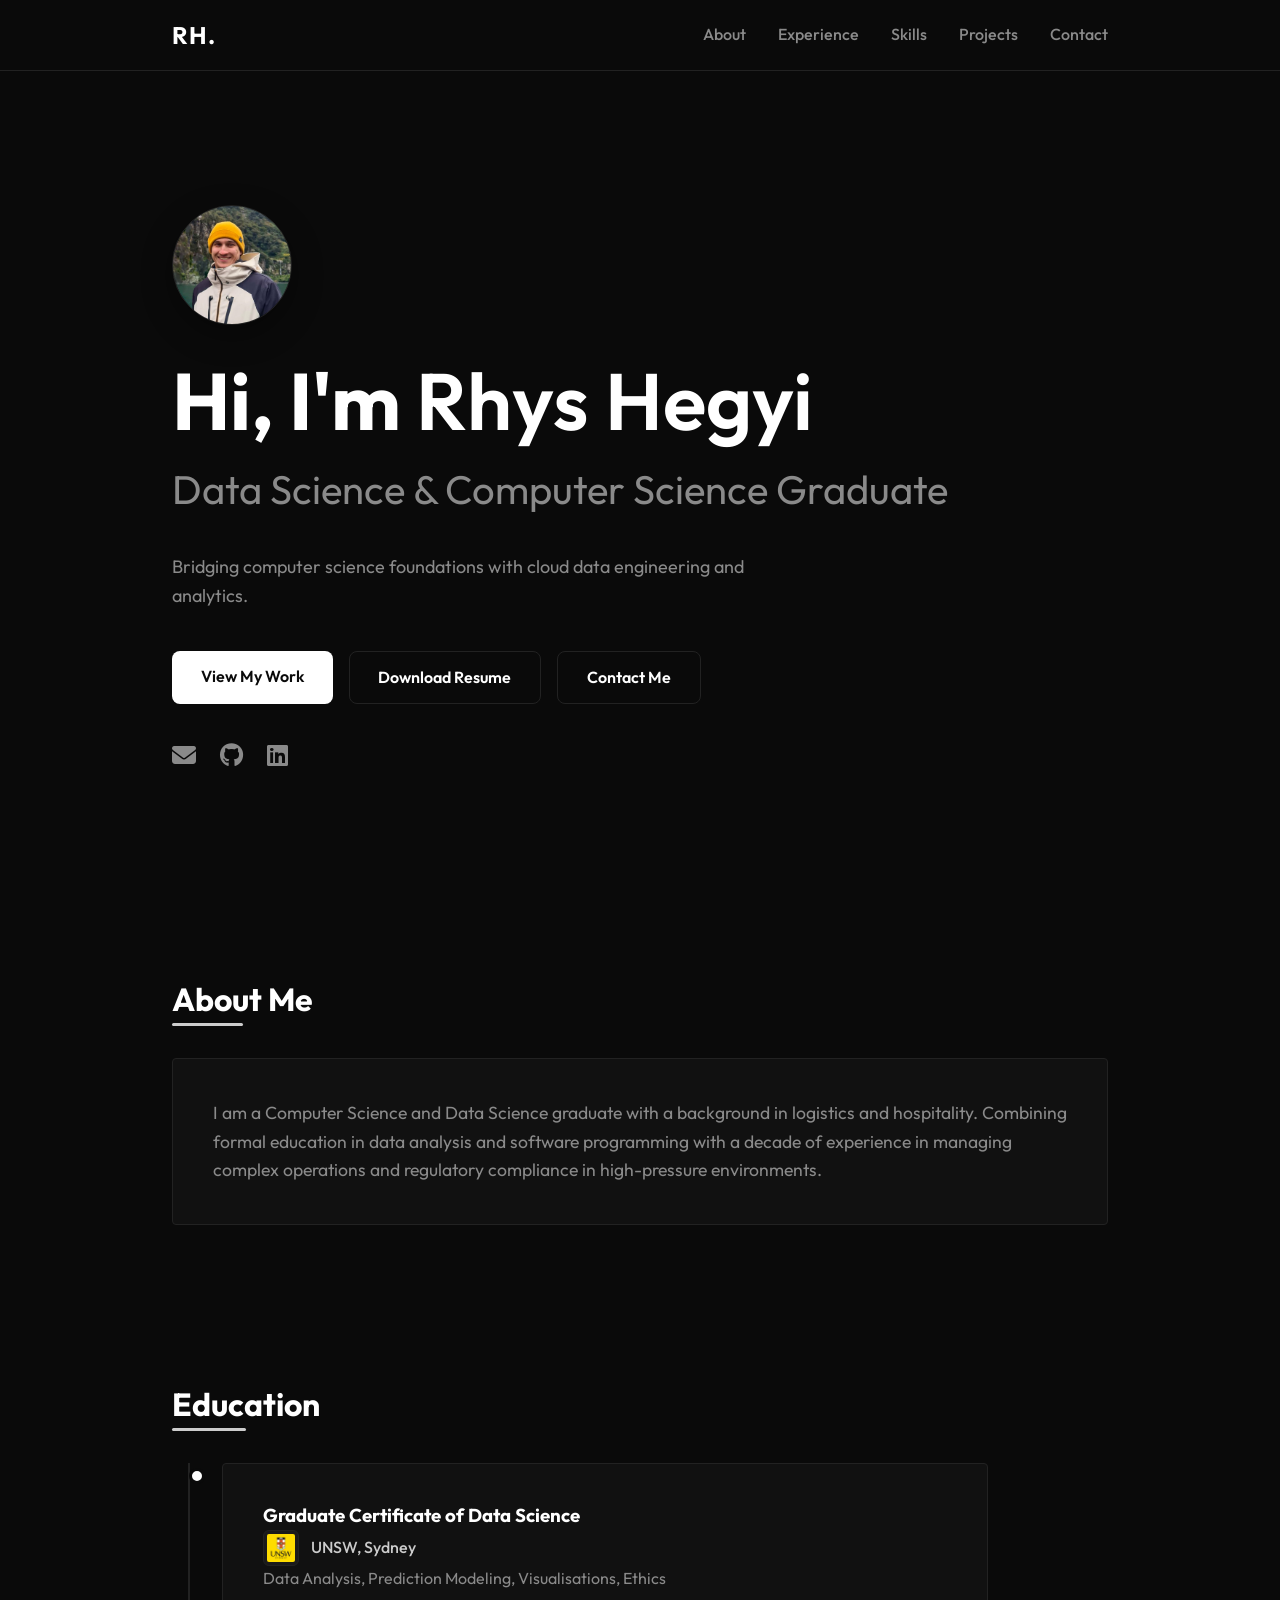
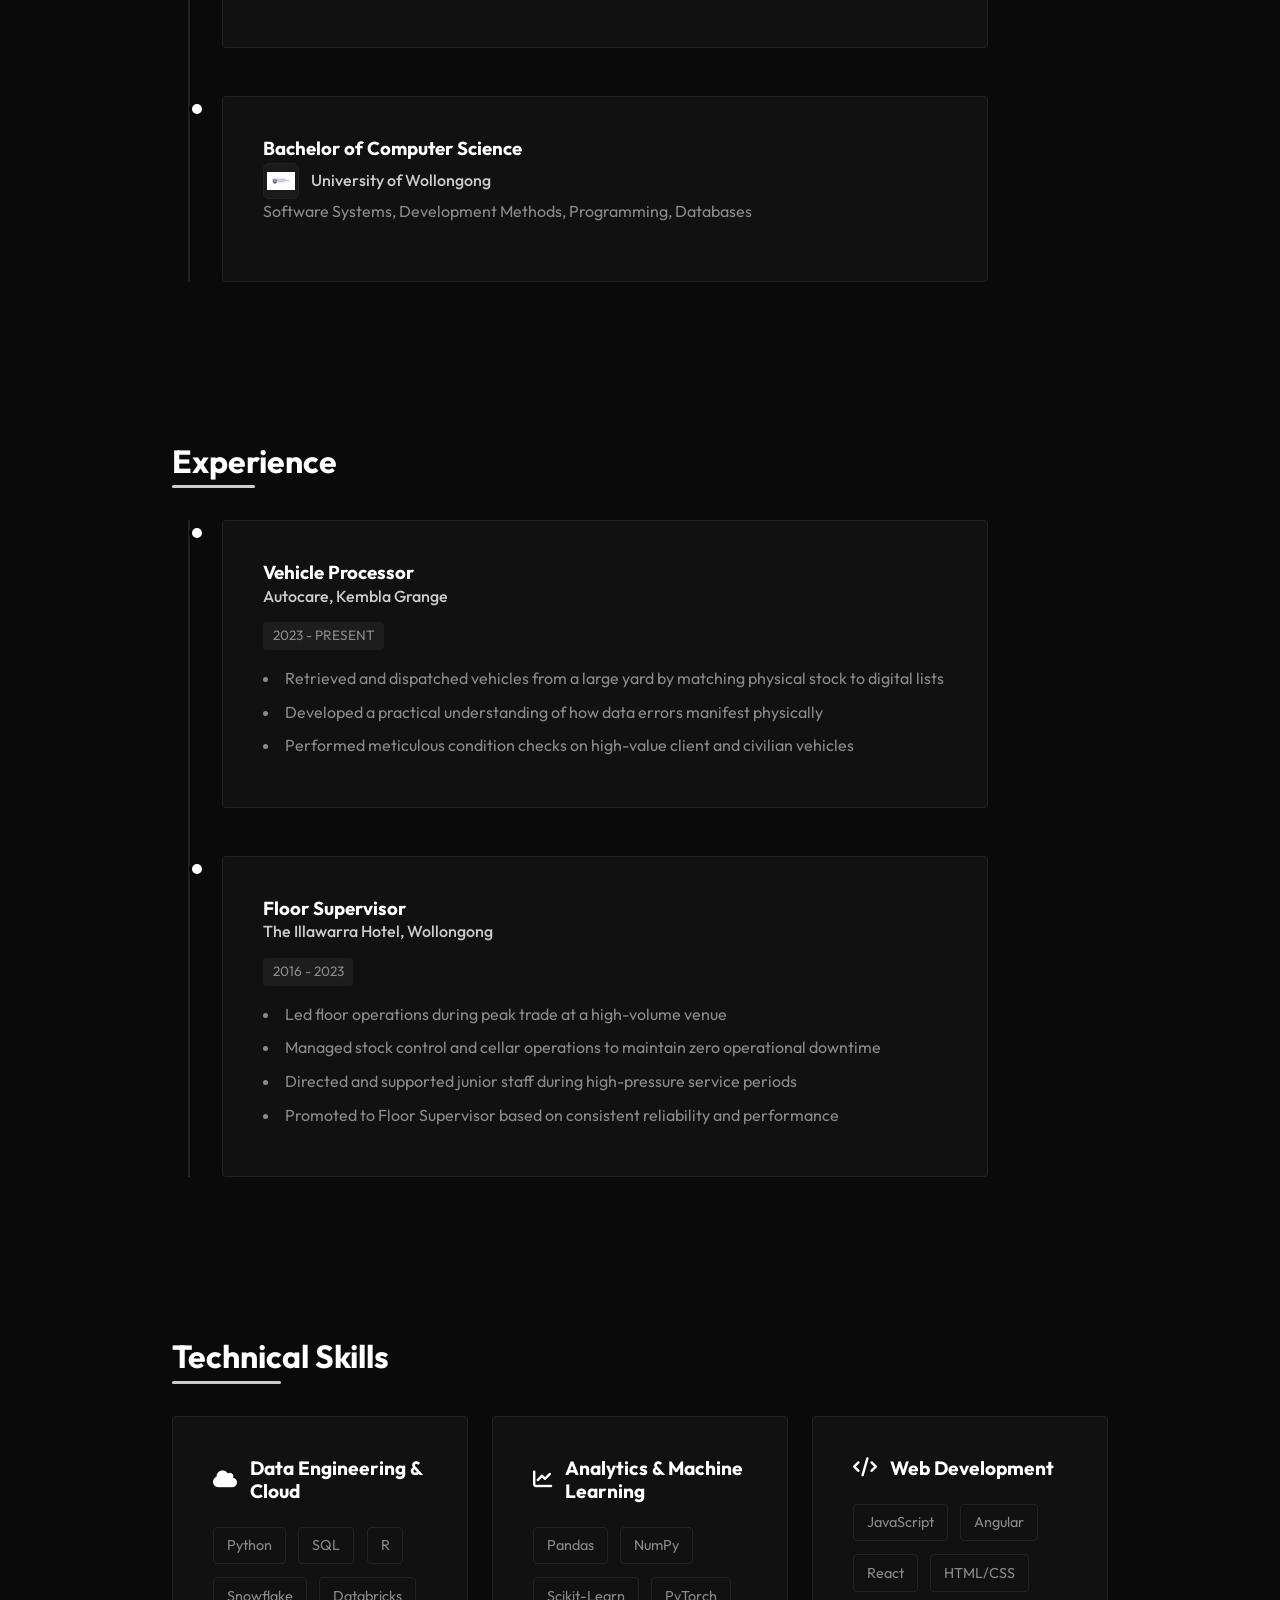
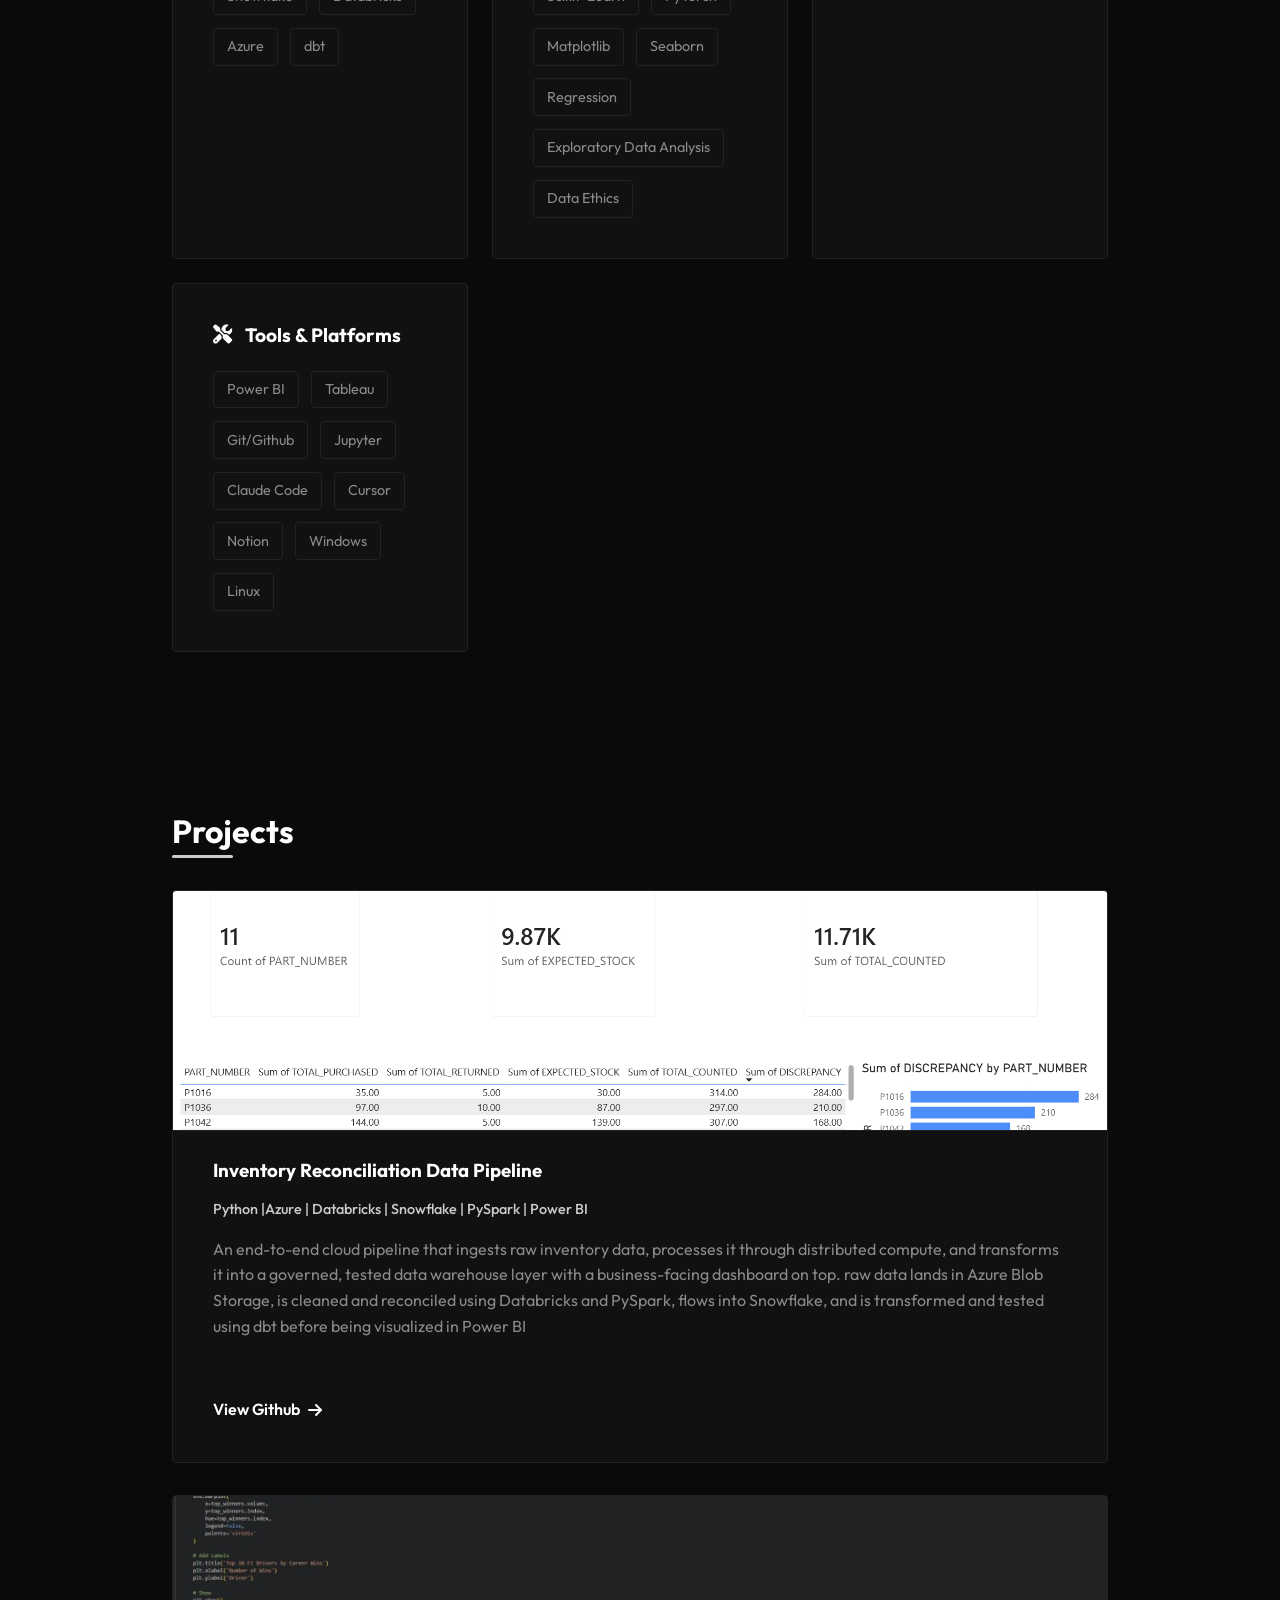
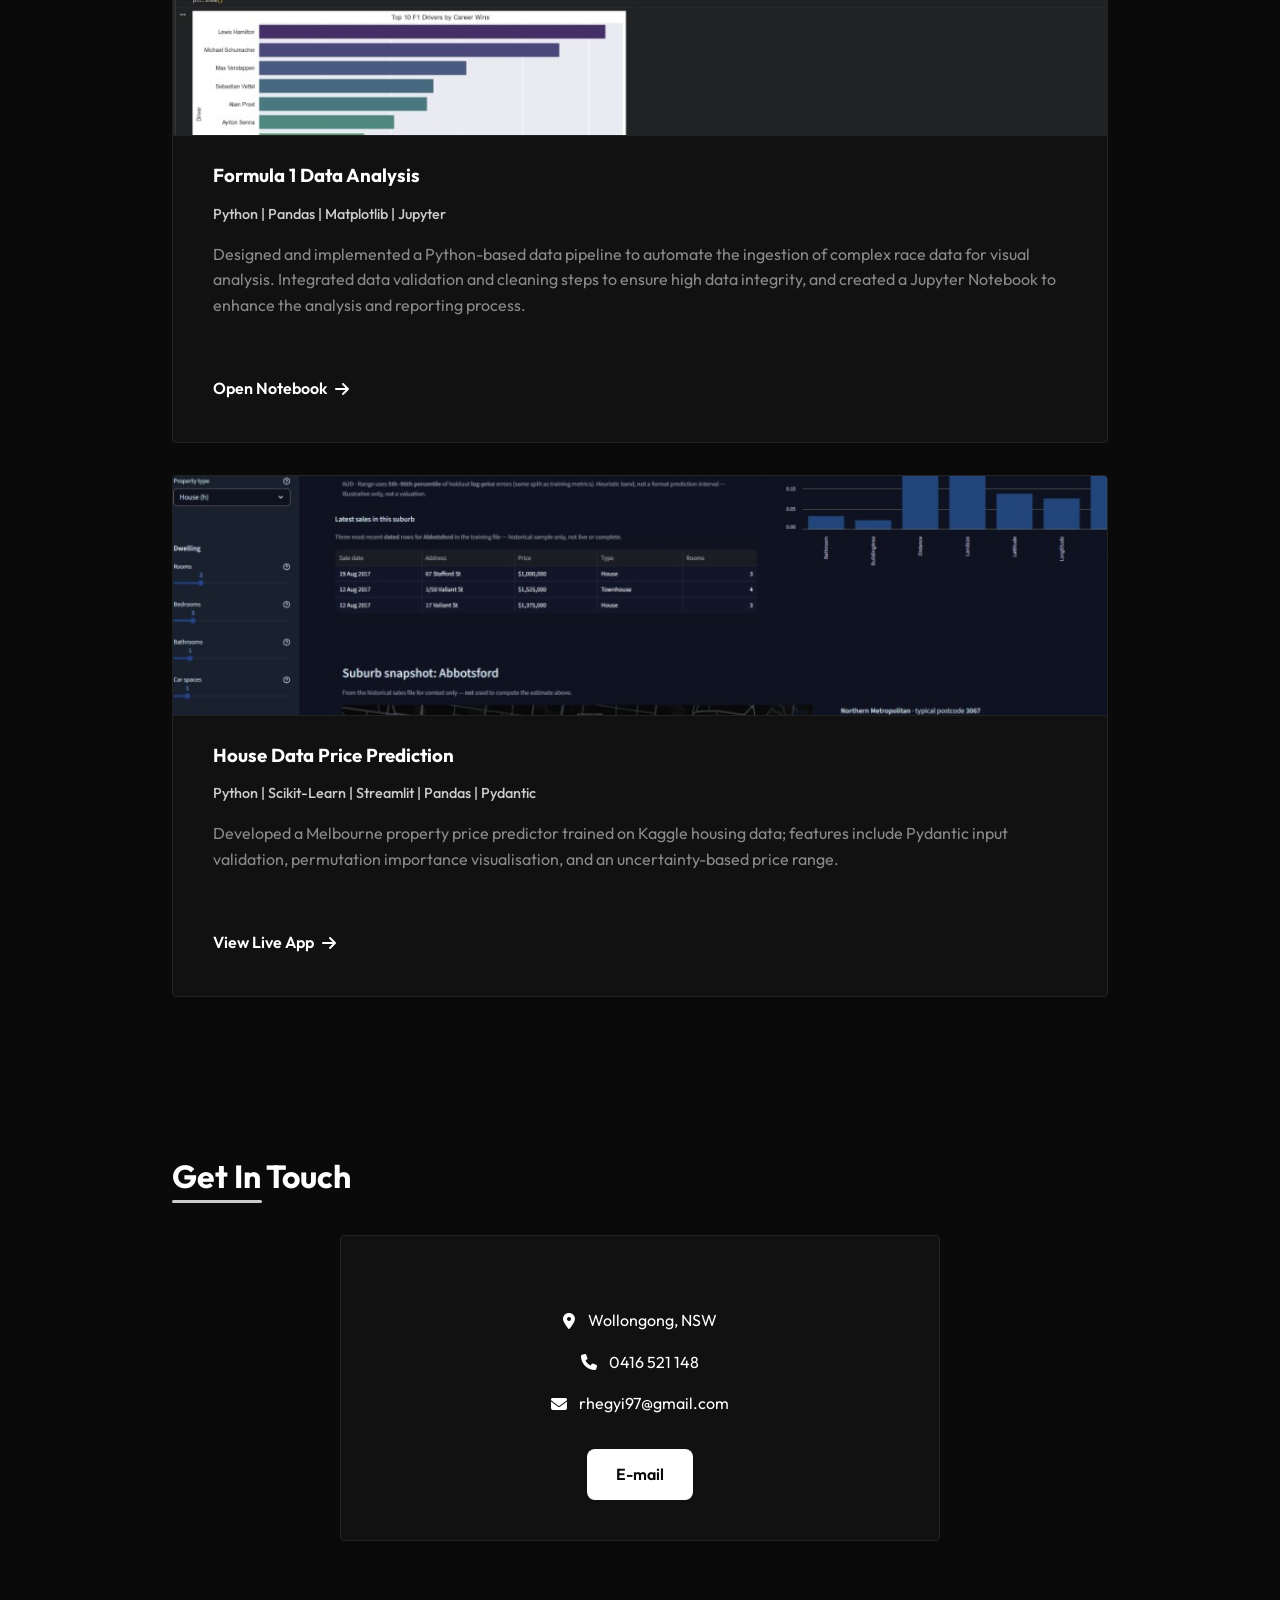
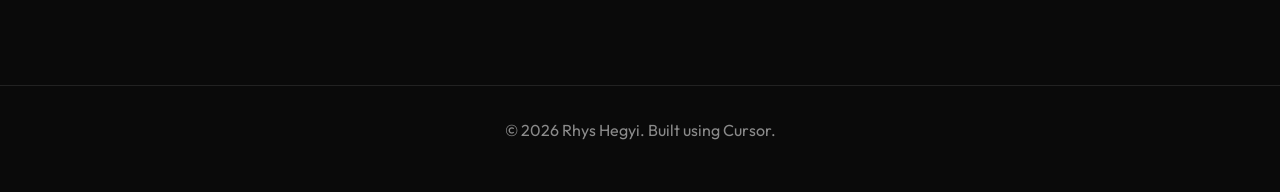
==== index.html @ 5fdbf092 "updated web skills section" ====
<!DOCTYPE html>
<html lang="en">
<head>
    <meta charset="UTF-8">
    <meta name="viewport" content="width=device-width, initial-scale=1.0">
    <title>Rhys Hegyi | Personal Portfolio</title>
    <meta name="description" content="Portfolio of Rhys Hegyi. Computer Science graduate & Data Science student.">
    <link rel="preconnect" href="https://fonts.googleapis.com">
    <link rel="preconnect" href="https://fonts.gstatic.com" crossorigin>
    <link href="https://fonts.googleapis.com/css2?family=Outfit:wght@300;400;500;600;700&display=swap" rel="stylesheet">
    <link rel="stylesheet" href="style.css">
    <link rel="stylesheet" href="https://cdnjs.cloudflare.com/ajax/libs/font-awesome/6.4.0/css/all.min.css">
</head>
<body>


    <nav class="navbar">
        <div class="nav-content">
            <a href="#" class="logo">RH.</a>
            <ul class="nav-links">
                <li><a href="#about">About</a></li>
                <li><a href="#experience">Experience</a></li>
                <li><a href="#skills">Skills</a></li>
                <li><a href="#projects">Projects</a></li>
                <li><a href="#contact">Contact</a></li>
            </ul>
        </div>
    </nav>

    <main class="container">
        <!-- Hero Section -->
        <section id="hero" class="hero fade-in">
            <img
                class="hero-avatar"
                src="assets/headshot.png"
                alt="Headshot of Rhys Hegyi"
                width="120"
                height="120"
                loading="eager"
                decoding="async"
            >
            <h1 class="hero-title">Hi, I'm <span class="highlight">Rhys Hegyi</span></h1>
            <h2 class="hero-subtitle">Data Science & Computer Science Graduate</h2>
            <p class="hero-text">Bridging computer science foundations with cloud data engineering and analytics.</p>
            <div class="hero-buttons">
                <a href="#projects" class="btn btn-primary">View My Work</a>
                <a href="assets/Rhys%20Hegyi%20Resume.pdf" download="Rhys_Hegyi_Resume.pdf" class="btn btn-secondary">Download Resume</a>
                <a href="#contact" class="btn btn-secondary">Contact Me</a>
            </div>
            <div class="social-links">
                <a href="mailto:rhegyi97@gmail.com" target="_blank" rel="noopener noreferrer" aria-label="Email"><i class="fa-solid fa-envelope"></i></a>
                <a href="https://github.com/rhyshegyi" target="_blank" rel="noopener noreferrer" aria-label="GitHub"><i class="fa-brands fa-github"></i></a>
                <a href="https://www.linkedin.com/in/rhys-hegyi-453014413" target="_blank" rel="noopener noreferrer" aria-label="LinkedIn"><i class="fa-brands fa-linkedin"></i></a>
            </div>
        </section>

        <!-- About Section -->
        <section id="about" class="section fade-in">
            <h2 class="section-title">About Me</h2>
            <div class="glass-card about-card">
                <p>I am a Computer Science and Data Science graduate with a background in logistics and hospitality. Combining formal education in data analysis and software programming with a decade of experience in managing complex operations and regulatory compliance in high-pressure environments.</p>
            </div>
        </section>

        <!-- Education Section -->
        <section id="education" class="section fade-in">
            <h2 class="section-title">Education</h2>
            <div class="timeline">
                <div class="timeline-item">
                    <div class="timeline-dot"></div>
                    <div class="timeline-content glass-card">
                        <h3>Graduate Certificate of Data Science</h3>
                        <div class="edu-school">
                            <img
                                class="edu-logo"
                                src="assets/education/unsw.png"
                                alt="UNSW logo"
                                width="28"
                                height="28"
                                loading="lazy"
                                decoding="async"
                            >
                            <h4>UNSW, Sydney</h4>
                        </div>
                        <p>Data Analysis, Prediction Modeling, Visualisations, Ethics</p>
                    </div>
                </div>
                <div class="timeline-item">
                    <div class="timeline-dot"></div>
                    <div class="timeline-content glass-card">
                        <h3>Bachelor of Computer Science</h3>
                        <div class="edu-school">
                            <img
                                class="edu-logo"
                                src="assets/education/uow.png"
                                alt="University of Wollongong logo"
                                width="28"
                                height="28"
                                loading="lazy"
                                decoding="async"
                            >
                            <h4>University of Wollongong</h4>
                        </div>
                        <p>Software Systems, Development Methods, Programming, Databases</p>
                    </div>
                </div>
            </div>
        </section>

        <!-- Experience Section -->
        <section id="experience" class="section fade-in">
            <h2 class="section-title">Experience</h2>
            <div class="timeline">
                <div class="timeline-item">
                    <div class="timeline-dot"></div>
                    <div class="timeline-content glass-card">
                        <h3>Vehicle Processor</h3>
                        <h4>Autocare, Kembla Grange</h4>
                        <span class="date">2023 - PRESENT</span>
                        <ul>
                            <li>Retrieved and dispatched vehicles from a large yard by matching physical stock to digital lists</li>
                            <li>Developed a practical understanding of how data errors manifest physically</li>
                            <li>Performed meticulous condition checks on high-value client and civilian vehicles</li>
                        </ul>
                    </div>
                </div>
                <div class="timeline-item">
                    <div class="timeline-dot"></div>
                    <div class="timeline-content glass-card">
                        <h3>Floor Supervisor</h3>
                        <h4>The Illawarra Hotel, Wollongong</h4>
                        <span class="date">2016 - 2023</span>
                        <ul>
                            <li>Led floor operations during peak trade at a high-volume venue</li>
                            <li>Managed stock control and cellar operations to maintain zero operational downtime</li>
                            <li>Directed and supported junior staff during high-pressure service periods</li>
                            <li>Promoted to Floor Supervisor based on consistent reliability and performance</li>
                        </ul>
                    </div>
                </div>
            </div>
        </section>

        <!-- Skills Section -->
        <section id="skills" class="section fade-in">
            <h2 class="section-title">Technical Skills</h2>
            <div class="skills-grid">
                <div class="glass-card skill-category">
                    <h3><i class="fa-solid fa-cloud"></i> Data Engineering & Cloud</h3>
                    <div class="skill-tags">
                        <span>Python</span>
                        <span>SQL</span>
                        <span>R</span>
                        <span>Snowflake</span>
                        <span>Databricks</span>
                        <span>Azure</span>
                        <span>dbt</span>
                    </div>
                </div>
                <div class="glass-card skill-category">
                    <h3><i class="fa-solid fa-chart-line"></i> Analytics & Machine Learning</h3>
                    <div class="skill-tags">
                        <span>Pandas</span>
                        <span>NumPy</span>
                        <span>Scikit-Learn</span>
                        <span>PyTorch</span>
                        <span>Matplotlib</span>
                        <span>Seaborn</span>
                        <span>Regression</span>
                        <span>Exploratory Data Analysis</span>
                        <span>Data Ethics</span>
                    </div>
                </div>
                <div class="glass-card skill-category">
                    <h3><i class="fa-solid fa-code"></i> Web Development</h3>
                    <div class="skill-tags">
                        <span>JavaScript</span>
                        <span>Angular</span>
                        <span>React</span>
                        <span>HTML/CSS</span>
                    </div>
                </div>
                <div class="glass-card skill-category">
                    <h3><i class="fa-solid fa-screwdriver-wrench"></i> Tools & Platforms</h3>
                    <div class="skill-tags">
                        <span>Power BI</span>
                        <span>Tableau</span>
                        <span>Git/Github</span>
                        <span>Jupyter</span>
                        <span>Claude Code</span>
                        <span>Cursor</span>
                        <span>Notion</span>
                        <span>Windows</span>
                        <span>Linux</span>
                    </div>
                </div>
            </div>
        </section>

        <!-- Projects Section -->
        <section id="projects" class="section fade-in">
            <h2 class="section-title">Projects</h2>
            <div class="projects-grid">
                <div class="glass-card project-card">
                    <img class="project-image" src="assets/projects/powerbi_dashboard.png"
                        alt="Screenshot of Power BI Dashboard" width="1200" height="675" loading="lazy"
                        decoding="async">
                    <div class="project-content">
                        <h3>Inventory Reconciliation Data Pipeline</h3>
                        <p class="tech-stack">Python |Azure | Databricks | Snowflake | PySpark | Power BI</p>
                        <p>An end-to-end cloud pipeline that ingests raw inventory data, processes it through distributed compute, and transforms
                        it into a governed, tested data warehouse layer with a business-facing dashboard on top. raw data lands in Azure Blob Storage, is cleaned and reconciled using Databricks and PySpark, flows into Snowflake, and
                        is transformed and tested using dbt before being visualized in Power BI</p>
                        <br>
                        <a href="https://github.com/rhyshegyi/inventory-reconciliation-dbt-snowflake" target="_blank"
                            rel="noopener noreferrer" class="project-link">
                            View Github <i class="fa-solid fa-arrow-right"></i>
                        </a>
                    </div>
                </div>
                <div class="glass-card project-card">
                    <img
                        class="project-image"
                        src="assets/projects/f1-data-analysis.png"
                        alt="Screenshot of Formula 1 Data Analysis project"
                        width="1200"
                        height="675"
                        loading="lazy"
                        decoding="async"
                    >
                    <div class="project-content">
                        <h3>Formula 1 Data Analysis</h3>
                        <p class="tech-stack">Python | Pandas | Matplotlib | Jupyter</p>
                        <p>Designed and implemented a Python-based data pipeline to automate the ingestion of complex race data for visual analysis. Integrated data validation and cleaning steps to ensure high data integrity, and created a Jupyter Notebook to enhance the analysis and reporting process.</p>
                        <br>
                        <a href="Project.html" target="_blank" rel="noopener noreferrer" class="project-link"> Open Notebook <i class="fa-solid fa-arrow-right"></i>
                        </a>
                    </div>
                </div>
                <div class="glass-card project-card">
                    <img
                        class="project-image"
                        src="assets/projects/house-price-prediction.png"
                        alt="Screenshot of House Data Price Prediction app"
                        width="1200"
                        height="675"
                        loading="lazy"
                        decoding="async"
                    >
                    <div class="project-content">
                        <h3>House Data Price Prediction</h3>
                        <p class="tech-stack">Python | Scikit-Learn | Streamlit | Pandas | Pydantic</p>
                        <p>Developed a Melbourne property price predictor trained on Kaggle housing data; features include Pydantic input validation, permutation importance visualisation, and an uncertainty-based price range.</p>
                        <br>
                        <a href="https://house-price-prediction-z88f2oeszvbenrmpeuwlci.streamlit.app/" target="_blank" rel="noopener noreferrer" class="project-link">
                            View Live App <i class="fa-solid fa-arrow-right"></i>
                        </a>
                    </div>
                </div>
            </div>
        </section>

        <!-- Contact Section -->
        <section id="contact" class="section fade-in">
            <h2 class="section-title">Get In Touch</h2>
            <div class="glass-card contact-card">
                <div class="contact-info">
                    <p><i class="fa-solid fa-location-dot"></i> Wollongong, NSW</p>
                    <p><i class="fa-solid fa-phone"></i> 0416 521 148</p>
                    <p><i class="fa-solid fa-envelope"></i> rhegyi97@gmail.com</p>
                </div>
                <a href="mailto:rhegyi97@gmail.com" class="btn btn-primary">E-mail</a>
            </div>
        </section>
    </main>

    <footer>
        <p>&copy; 2026 Rhys Hegyi. Built using Cursor.</p>
    </footer>

    <script src="script.js"></script>
</body>
</html>
---- style.css ----
/* Custom Properties / Design Tokens */
:root {
    --bg-color: #0a0a0a;
    --text-primary: #ffffff;
    --text-secondary: #8a8a8a;
    --accent-color: #cccccc;
    --glass-bg: #111111;
    --glass-border: #222222;
    --transition: all 0.3s cubic-bezier(0.4, 0, 0.2, 1);
}

/* Reset and Base Styles */
* {
    margin: 0;
    padding: 0;
    box-sizing: border-box;
}

html {
    scroll-behavior: smooth;
}

body {
    font-family: 'Outfit', sans-serif;
    background-color: var(--bg-color);
    color: var(--text-primary);
    line-height: 1.6;
    overflow-x: hidden;
    position: relative;
}

/* Animated Background Shapes Removed for minimal look */

/* Shared Clean Card Style */
.glass-card {
    background: var(--glass-bg);
    border: 1px solid var(--glass-border);
    border-radius: 4px; /* Sharper corners for a minimal feel */
    padding: 2.5rem;
    transition: var(--transition);
}

.glass-card:hover {
    transform: translateY(-2px);
    border-color: rgba(255, 255, 255, 0.15);
}

/* Typography */
h1, h2, h3, h4 {
    line-height: 1.2;
    margin-bottom: 1rem;
}

p {
    color: var(--text-secondary);
    margin-bottom: 1rem;
}

.highlight {
    color: var(--text-primary);
    font-weight: 600;
}

/* Layout Container */
.container {
    max-width: 1000px;
    margin: 0 auto;
    padding: 0 2rem;
}

/* Navbar */
.navbar {
    position: fixed;
    top: 0;
    left: 0;
    width: 100%;
    z-index: 100;
    background: var(--bg-color);
    border-bottom: 1px solid var(--glass-border);
    transition: var(--transition);
}

.nav-content {
    max-width: 1000px;
    margin: 0 auto;
    padding: 1rem 2rem;
    display: flex;
    justify-content: space-between;
    align-items: center;
}

.logo {
    font-size: 1.5rem;
    font-weight: 700;
    color: var(--text-primary);
    text-decoration: none;
    letter-spacing: 1px;
}

.nav-links {
    list-style: none;
    display: flex;
    gap: 2rem;
}

.nav-links a {
    color: var(--text-secondary);
    text-decoration: none;
    font-weight: 500;
    transition: var(--transition);
    position: relative;
}

.nav-links a:hover {
    color: var(--accent-color);
}

.nav-links a::after {
    content: '';
    position: absolute;
    width: 0;
    height: 2px;
    bottom: -4px;
    left: 0;
    background-color: var(--accent-color);
    transition: var(--transition);
}

.nav-links a:hover::after {
    width: 100%;
}

/* Hero Section */
.hero {
    min-height: 100vh;
    display: flex;
    flex-direction: column;
    justify-content: center;
    padding-top: 5rem;
}

.hero-avatar {
    width: 120px;
    height: 120px;
    border-radius: 999px;
    object-fit: cover;
    object-position: 50% 25%;
    border: 1px solid var(--glass-border);
    box-shadow: 0 10px 30px rgba(0, 0, 0, 0.35);
    margin-bottom: 1.75rem;
    -webkit-user-select: none;
    user-select: none;
}

.hero-title {
    font-size: clamp(3rem, 8vw, 5rem);
    font-weight: 700;
}

.hero-subtitle {
    font-size: clamp(1.5rem, 4vw, 2.5rem);
    color: var(--text-secondary);
    font-weight: 400;
}

.hero-text {
    font-size: 1.125rem;
    max-width: 600px;
    margin: 1.5rem 0 2.5rem;
}

/* Buttons */
.btn {
    display: inline-block;
    padding: 0.8rem 1.8rem;
    border-radius: 8px;
    font-weight: 600;
    text-decoration: none;
    transition: var(--transition);
    cursor: pointer;
    border: none;
}

.btn-primary {
    background: var(--text-primary);
    color: var(--bg-color);
}

.btn-primary:hover {
    transform: translateY(-2px);
    background: var(--text-secondary);
}

.btn-secondary {
    background: transparent;
    color: var(--text-primary);
    border: 1px solid var(--glass-border);
}

.btn-secondary:hover {
    background: rgba(255, 255, 255, 0.1);
    border-color: var(--text-primary);
}

.hero-buttons {
    display: flex;
    flex-wrap: wrap;
    gap: 1rem;
    margin-bottom: 2rem;
}

/* Social Links */
.social-links {
    display: flex;
    gap: 1.5rem;
}

.social-links a {
    color: var(--text-secondary);
    font-size: 1.5rem;
    transition: var(--transition);
}

.social-links a:hover {
    color: var(--accent-color);
    transform: translateY(-3px);
}

/* Common Section Styles */
.section {
    padding: 5rem 0;
}

.section-title {
    font-size: 2rem;
    margin-bottom: 2.5rem;
    position: relative;
    display: inline-block;
}

.section-title::after {
    content: '';
    position: absolute;
    width: 50%;
    height: 3px;
    bottom: -8px;
    left: 0;
    background: var(--accent-color);
    border-radius: 2px;
}

/* About */
.about-card p {
    font-size: 1.1rem;
    margin-bottom: 0;
}

/* Timeline Components */
.timeline {
    position: relative;
    max-width: 800px;
    border-left: 2px solid var(--glass-border);
    margin-left: 1rem;
    padding-left: 2rem;
}

.timeline-item {
    position: relative;
    margin-bottom: 3rem;
}

.timeline-item:last-child {
    margin-bottom: 0;
}

.timeline-dot {
    position: absolute;
    left: -33px;
    top: 5px;
    width: 16px;
    height: 16px;
    border-radius: 50%;
    background: var(--text-primary);
    border: 3px solid var(--bg-color);
}

.timeline-content h3 {
    margin-bottom: 0.2rem;
    color: var(--text-primary);
}

.timeline-content h4 {
    color: var(--accent-color);
    font-size: 1rem;
    font-weight: 500;
}

.timeline-content .date {
    display: inline-block;
    font-size: 0.85rem;
    color: var(--text-secondary);
    margin-bottom: 1rem;
    background: rgba(255,255,255,0.05);
    padding: 0.2rem 0.6rem;
    border-radius: 4px;
}

.timeline-content ul {
    list-style-position: inside;
    color: var(--text-secondary);
}

.timeline-content li {
    margin-bottom: 0.5rem;
}

/* Education logos */
.edu-school {
    display: flex;
    align-items: center;
    gap: 0.75rem;
}

.edu-school h4 {
    margin-bottom: 0;
}

.edu-logo {
    width: 36px;
    height: 36px;
    border-radius: 6px;
    object-fit: contain;
    background: rgba(255, 255, 255, 0.04);
    border: 1px solid var(--glass-border);
    padding: 3px;
}

/* Skills Grid */
.skills-grid {
    display: grid;
    grid-template-columns: repeat(auto-fit, minmax(250px, 1fr));
    gap: 1.5rem;
}

.skill-category h3 {
    display: flex;
    align-items: center;
    gap: 0.8rem;
    margin-bottom: 1.5rem;
    font-size: 1.2rem;
}

.skill-tags {
    display: flex;
    flex-wrap: wrap;
    gap: 0.8rem;
}

.skill-tags span {
    background: transparent;
    color: var(--text-secondary);
    padding: 0.4rem 0.8rem;
    border-radius: 4px;
    font-size: 0.9rem;
    border: 1px solid var(--glass-border);
    transition: var(--transition);
}

.skill-tags span:hover {
    color: var(--text-primary);
    border-color: rgba(255, 255, 255, 0.2);
    transform: translateY(-2px);
}

/* Projects */
.projects-grid {
    display: grid;
    grid-template-columns: 1fr;
    gap: 2rem;
}

.project-card {
    position: relative;
    overflow: hidden;
}

.project-image {
    width: calc(100% + 5rem);
    height: 240px;
    margin: -2.5rem -2.5rem 1.75rem;
    border-bottom: 1px solid var(--glass-border);
    object-fit: cover;
    object-position: 50% 50%;
    background: rgba(255, 255, 255, 0.03);
    display: block;
}

.project-image[src=""],
.project-image:not([src]) {
    display: none;
}

.tech-stack {
    color: var(--accent-color);
    font-weight: 500;
    font-size: 0.9rem;
    margin-bottom: 1rem;
}

.project-link {
    display: inline-flex;
    align-items: center;
    gap: 0.5rem;
    color: var(--text-primary);
    text-decoration: none;
    font-weight: 600;
    margin-top: 1rem;
    transition: var(--transition);
}

.project-link:hover {
    color: var(--accent-color);
    gap: 0.8rem;
}

/* Contact */
.contact-card {
    text-align: center;
    max-width: 600px;
    margin: 0 auto;
}

.contact-info {
    display: flex;
    flex-direction: column;
    gap: 1rem;
    margin: 2rem 0;
}

.contact-info p {
    display: flex;
    align-items: center;
    justify-content: center;
    gap: 0.8rem;
    color: var(--text-primary);
    margin-bottom: 0;
}

/* Footer */
footer {
    text-align: center;
    padding: 2rem;
    color: var(--text-secondary);
    border-top: 1px solid var(--glass-border);
    margin-top: 4rem;
}

/* Animation Classes */
.fade-in {
    opacity: 0;
    transform: translateY(30px);
    transition: opacity 0.8s ease-out, transform 0.8s ease-out;
}

.fade-in.visible {
    opacity: 1;
    transform: translateY(0);
}

/* Responsive */
@media (max-width: 768px) {
    .nav-links {
        display: none;
    }
    
    .hero-title {
        font-size: 2.5rem;
    }
    
    .timeline {
        margin-left: 0.5rem;
        padding-left: 1.5rem;
    }
}
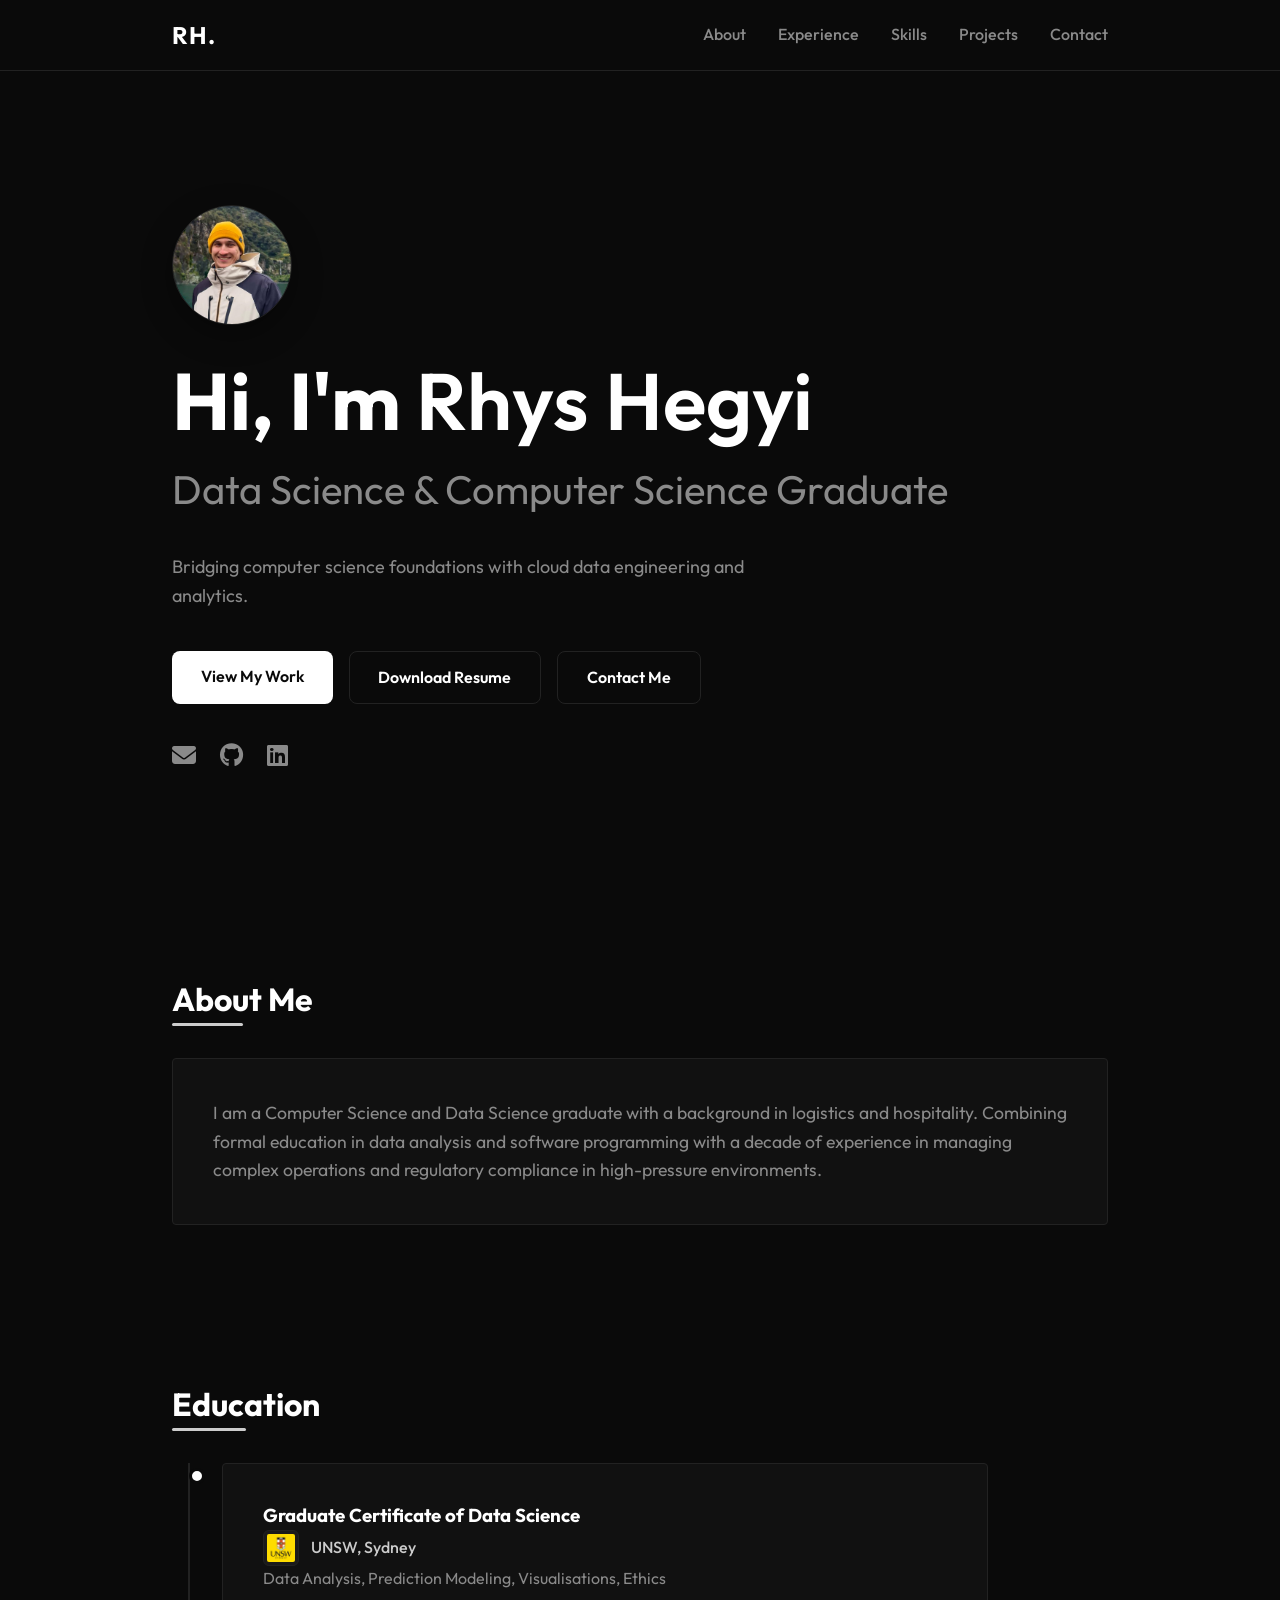
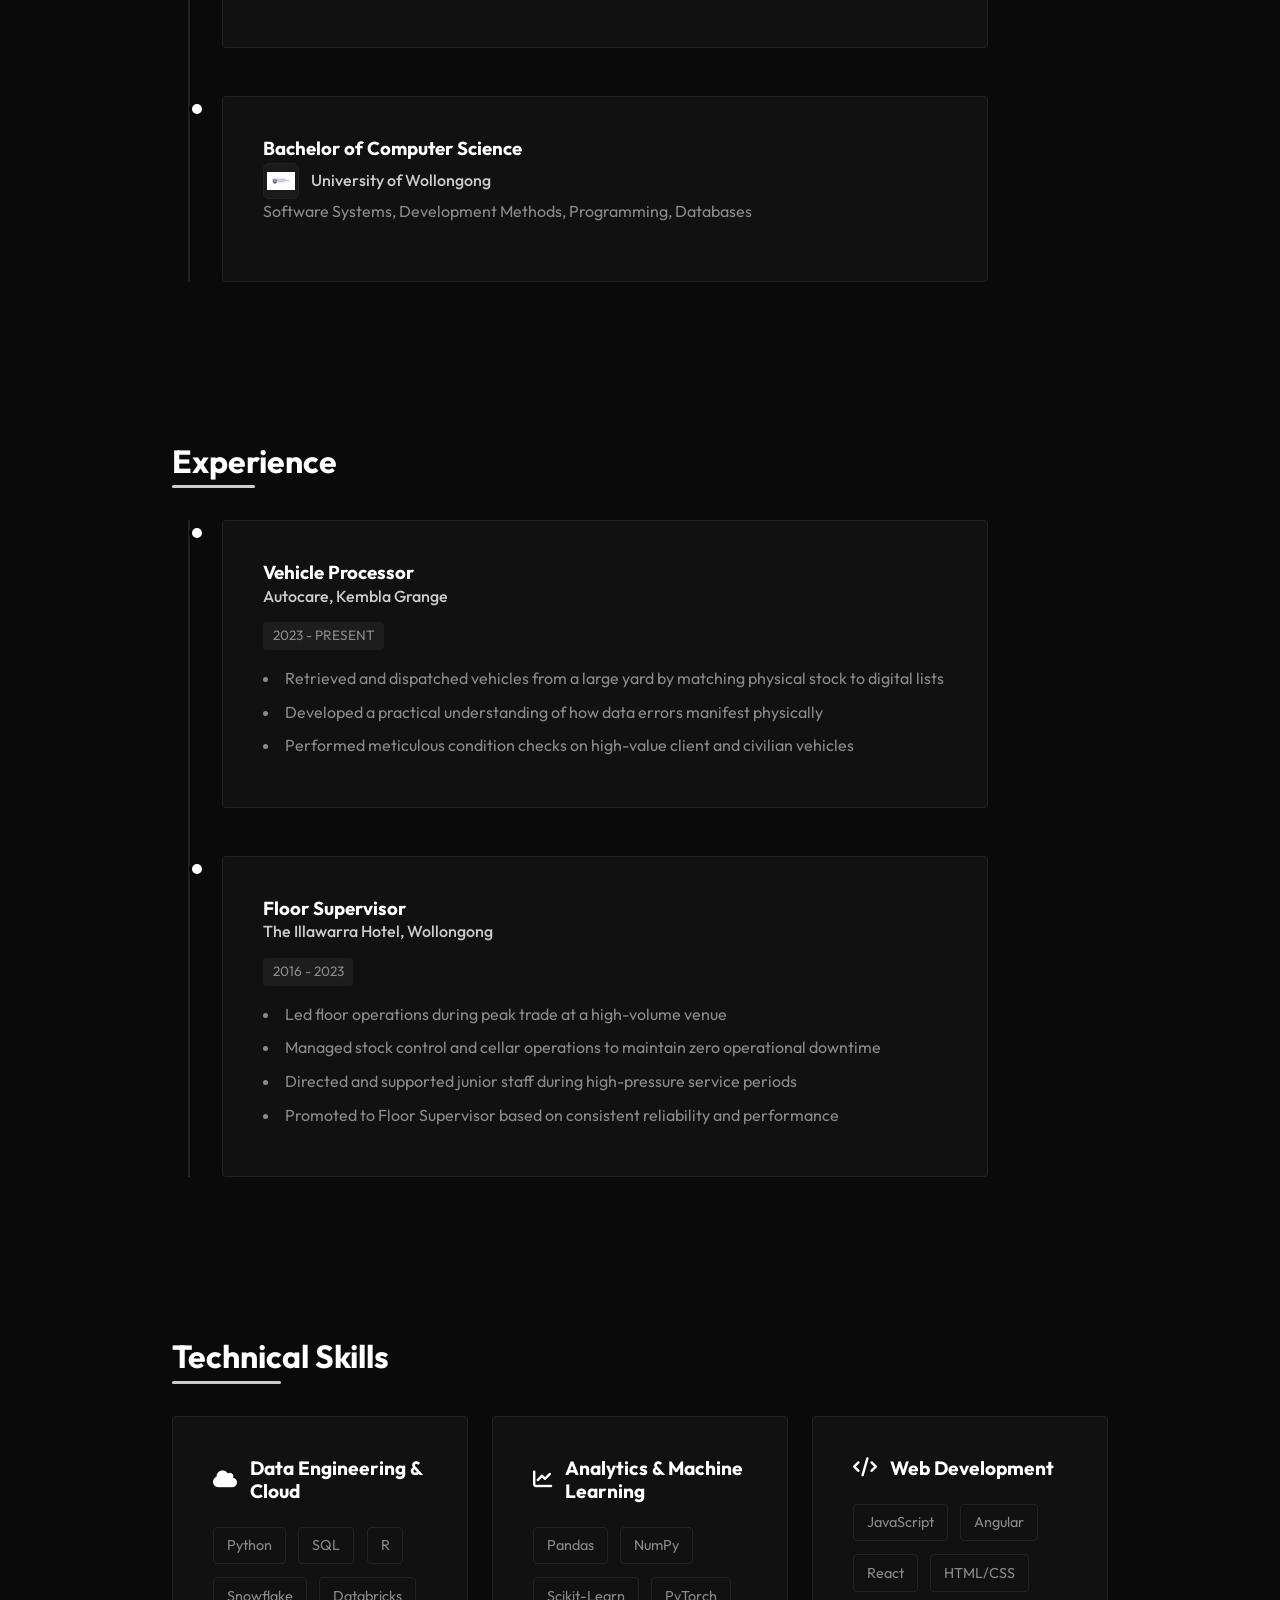
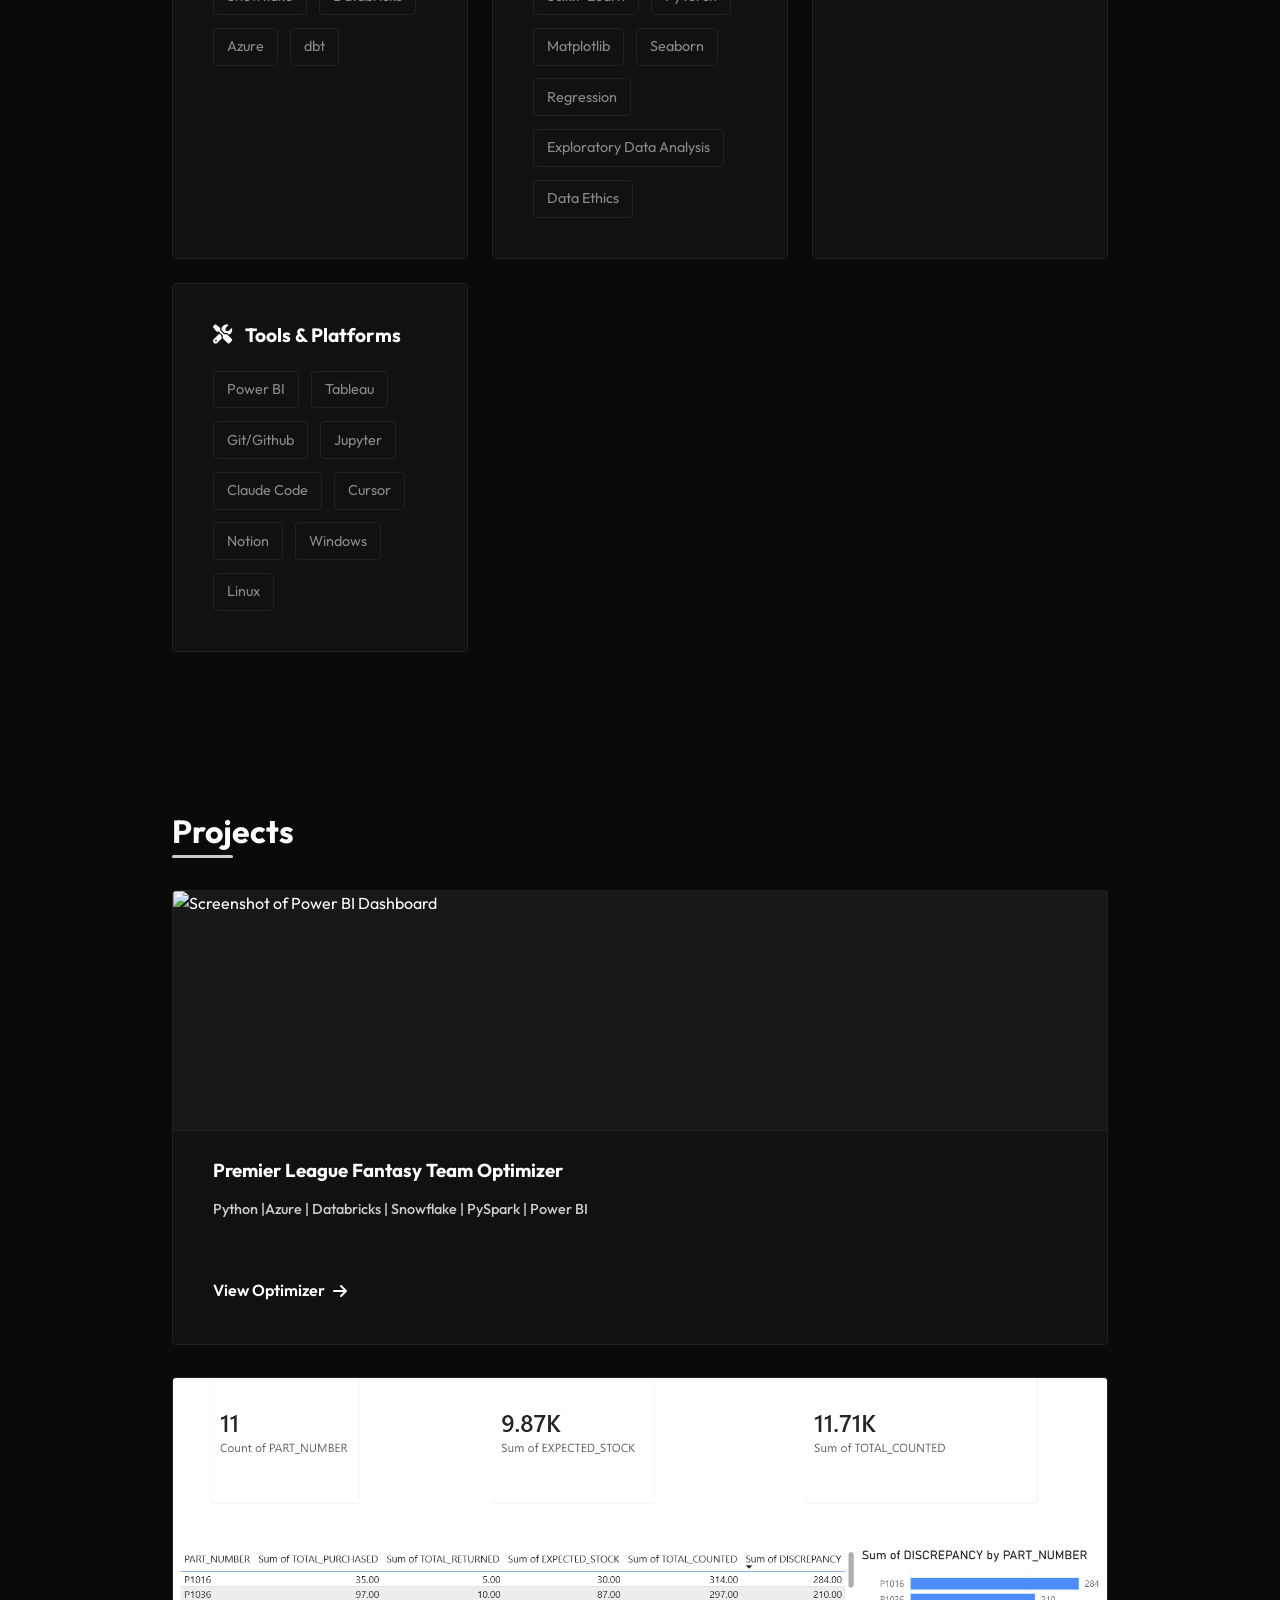
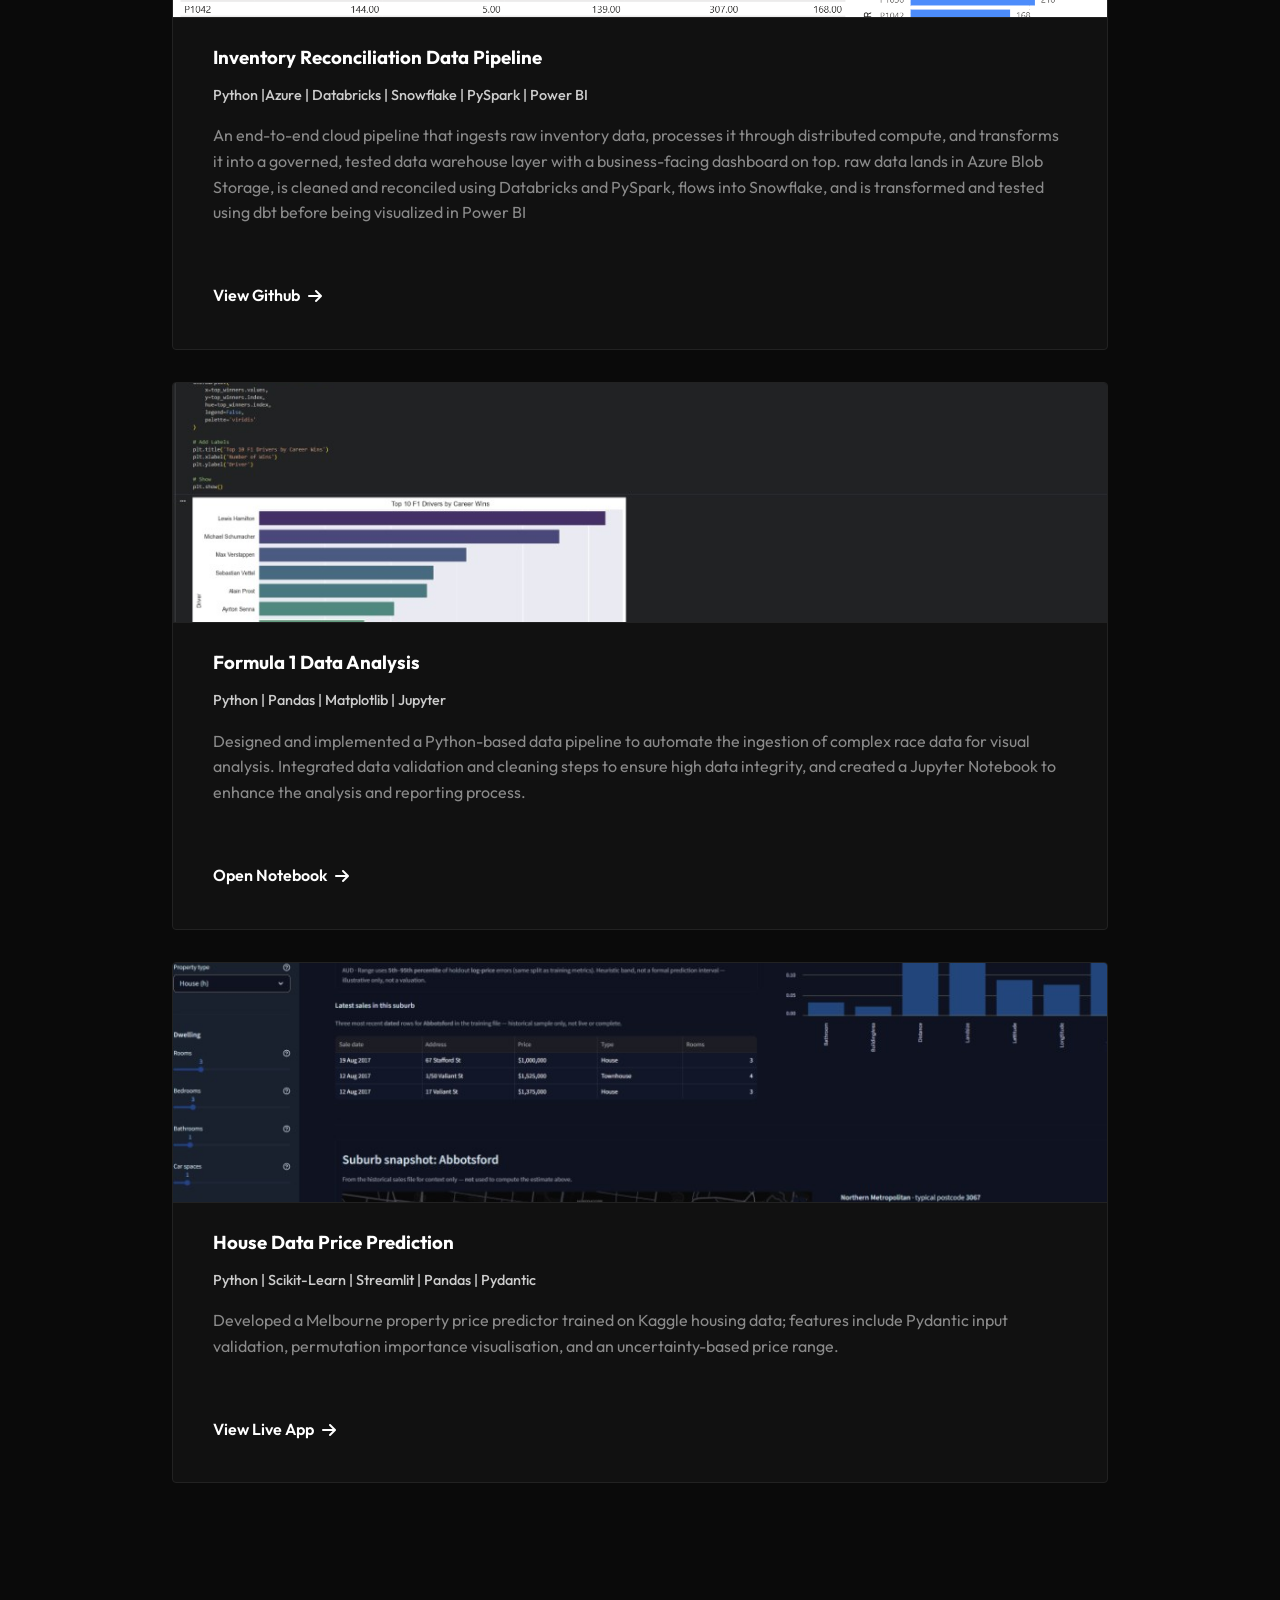
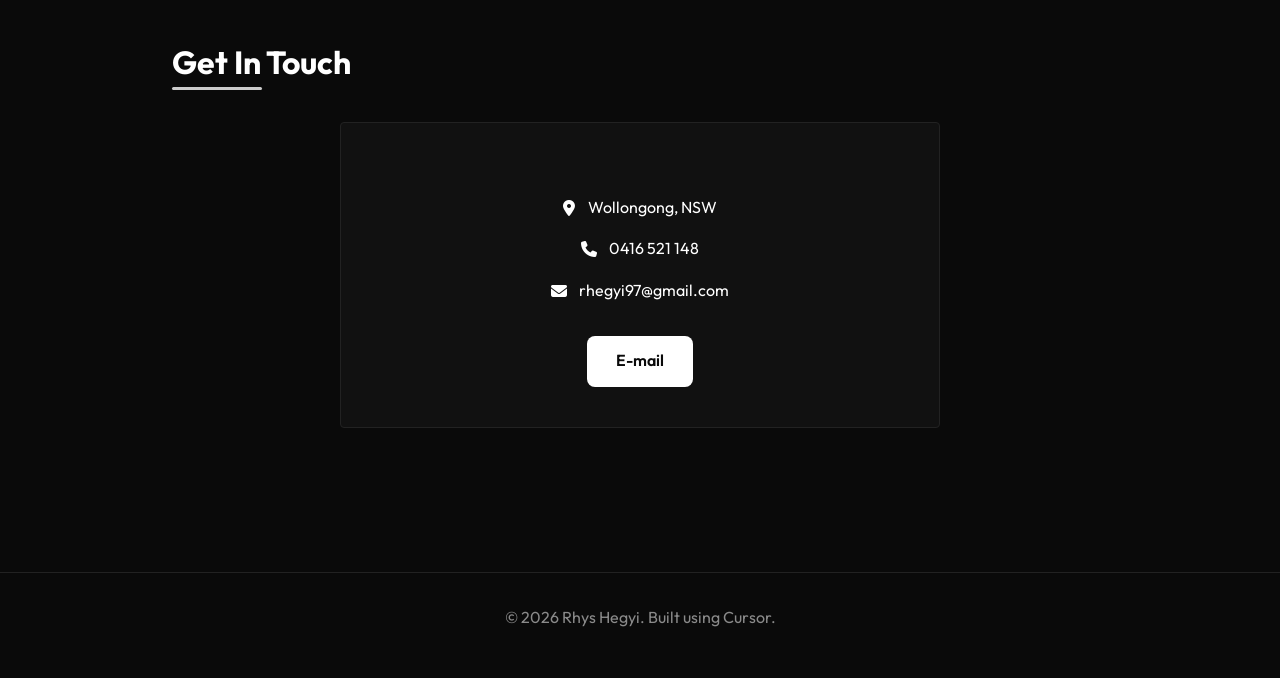
==== commit 209518ac: "getting projects section ready for new project" ====
--- a/index.html
+++ b/index.html
@@ -202,6 +202,20 @@
             <h2 class="section-title">Projects</h2>
             <div class="projects-grid">
                 <div class="glass-card project-card">
+                    <img class="project-image" src="assets/projects/fpl_optimizer.png" alt="Screenshot of Power BI Dashboard"
+                        width="1200" height="675" loading="lazy" decoding="async">
+                    <div class="project-content">
+                        <h3>Premier League Fantasy Team Optimizer</h3>
+                        <p class="tech-stack">Python |Azure | Databricks | Snowflake | PySpark | Power BI</p>
+                        <p>   </p>
+                        <br>
+                        <a href="https://github.com/rhyshegyi/inventory-reconciliation-dbt-snowflake" target="_blank"
+                            rel="noopener noreferrer" class="project-link">
+                            View Optimizer <i class="fa-solid fa-arrow-right"></i>
+                        </a>
+                    </div>
+                </div>
+                <div class="glass-card project-card">
                     <img class="project-image" src="assets/projects/powerbi_dashboard.png"
                         alt="Screenshot of Power BI Dashboard" width="1200" height="675" loading="lazy"
                         decoding="async">
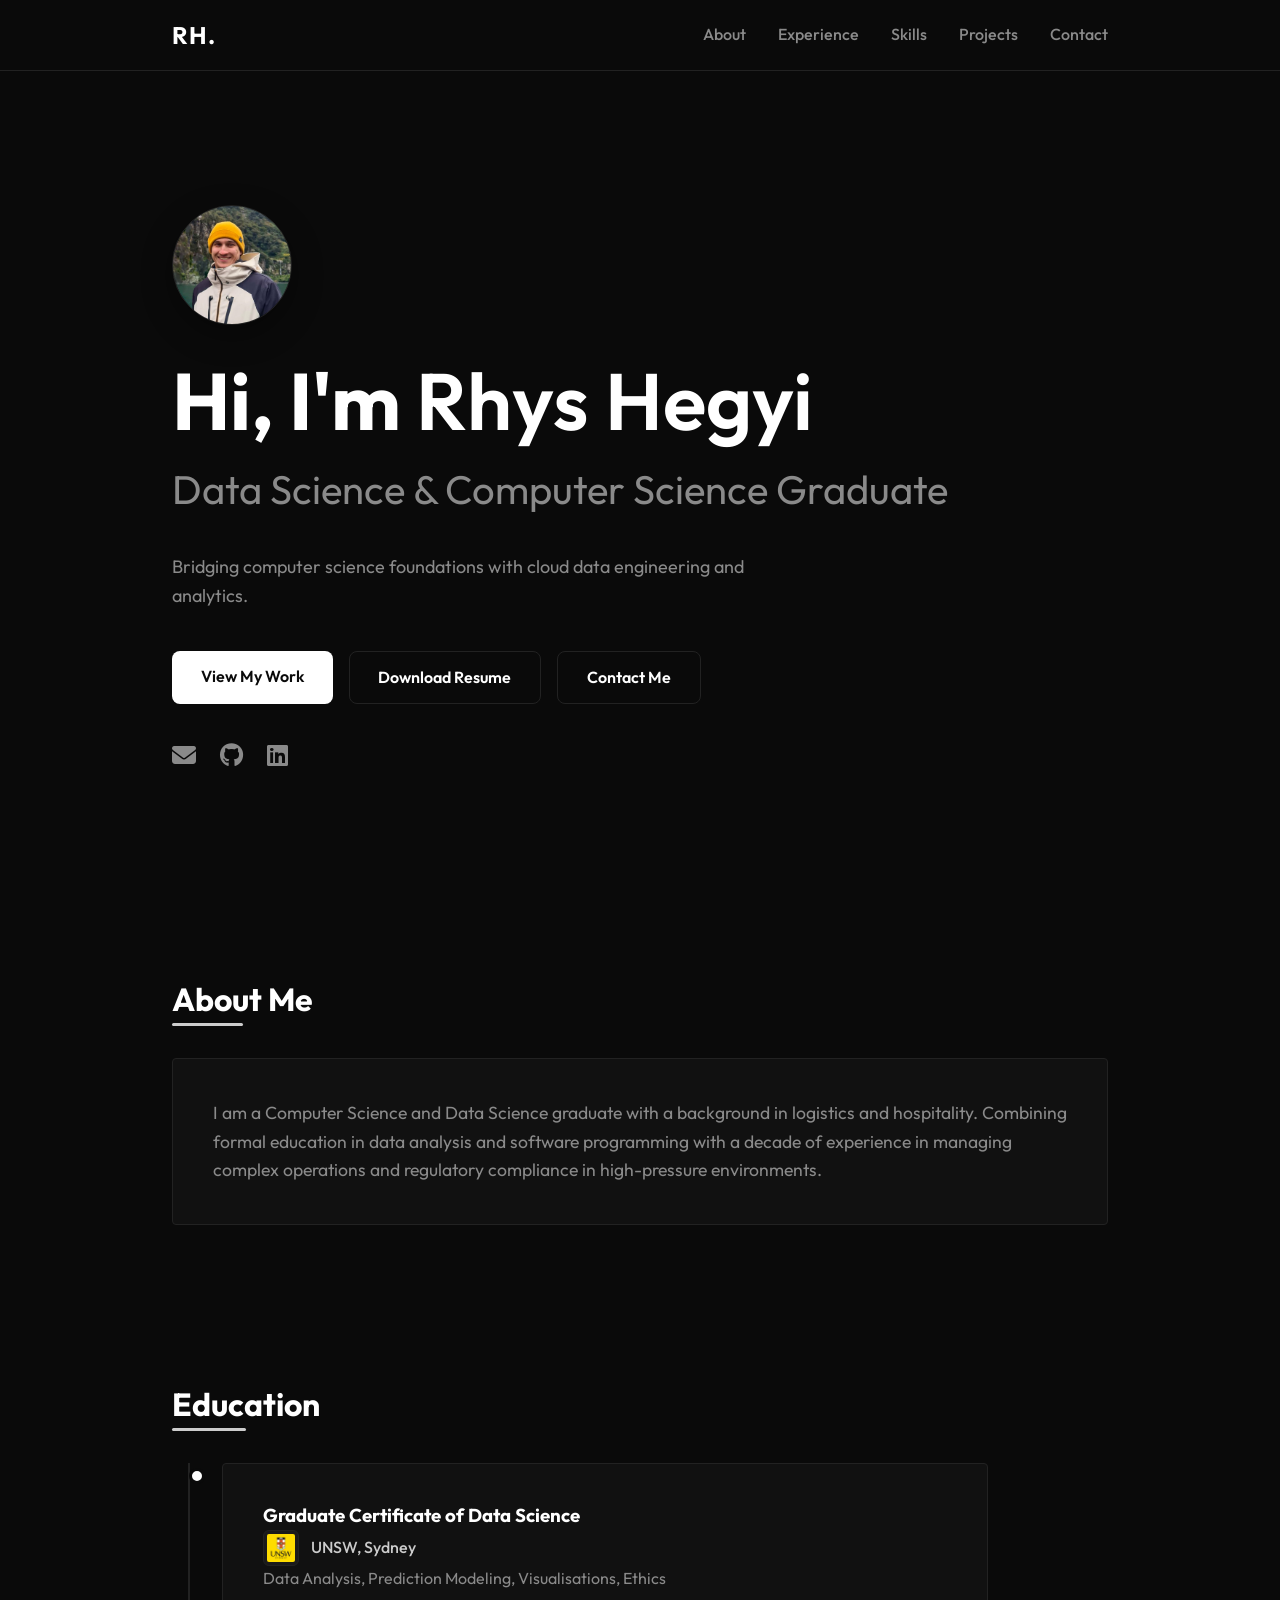
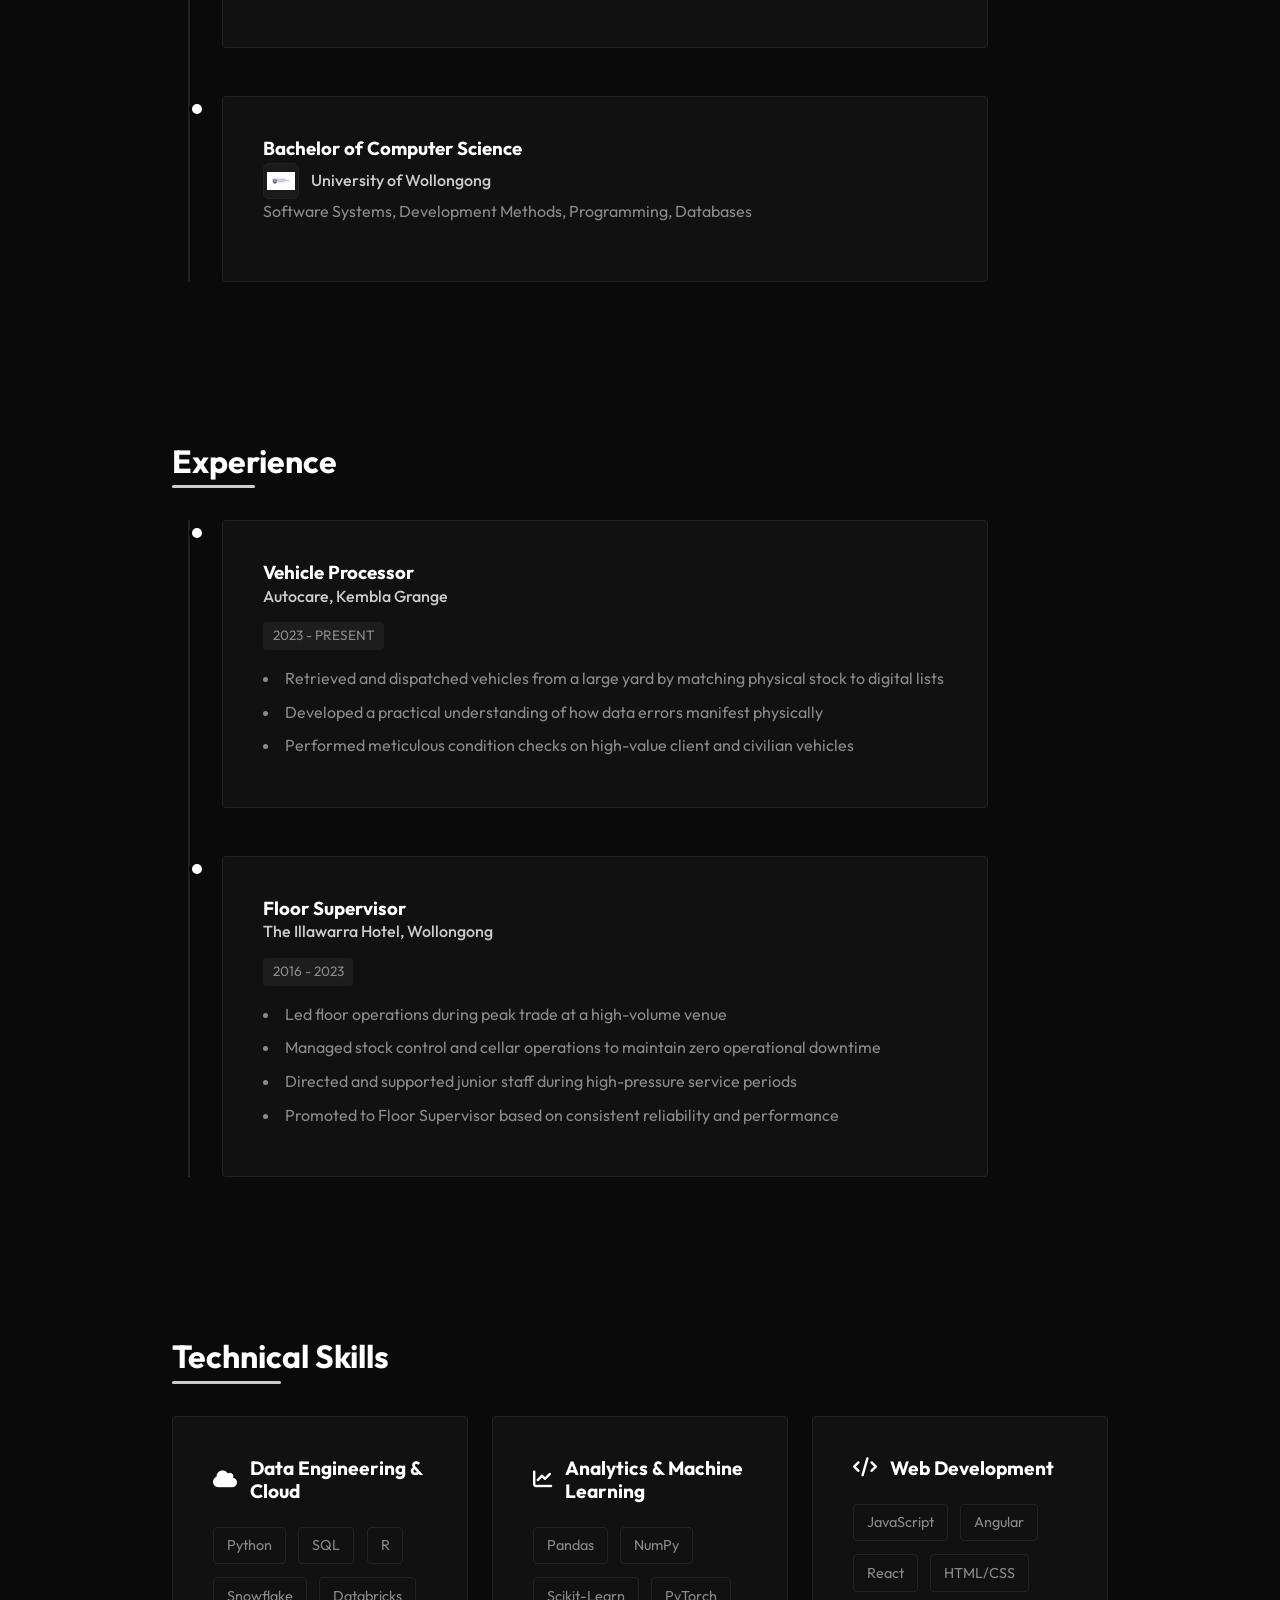
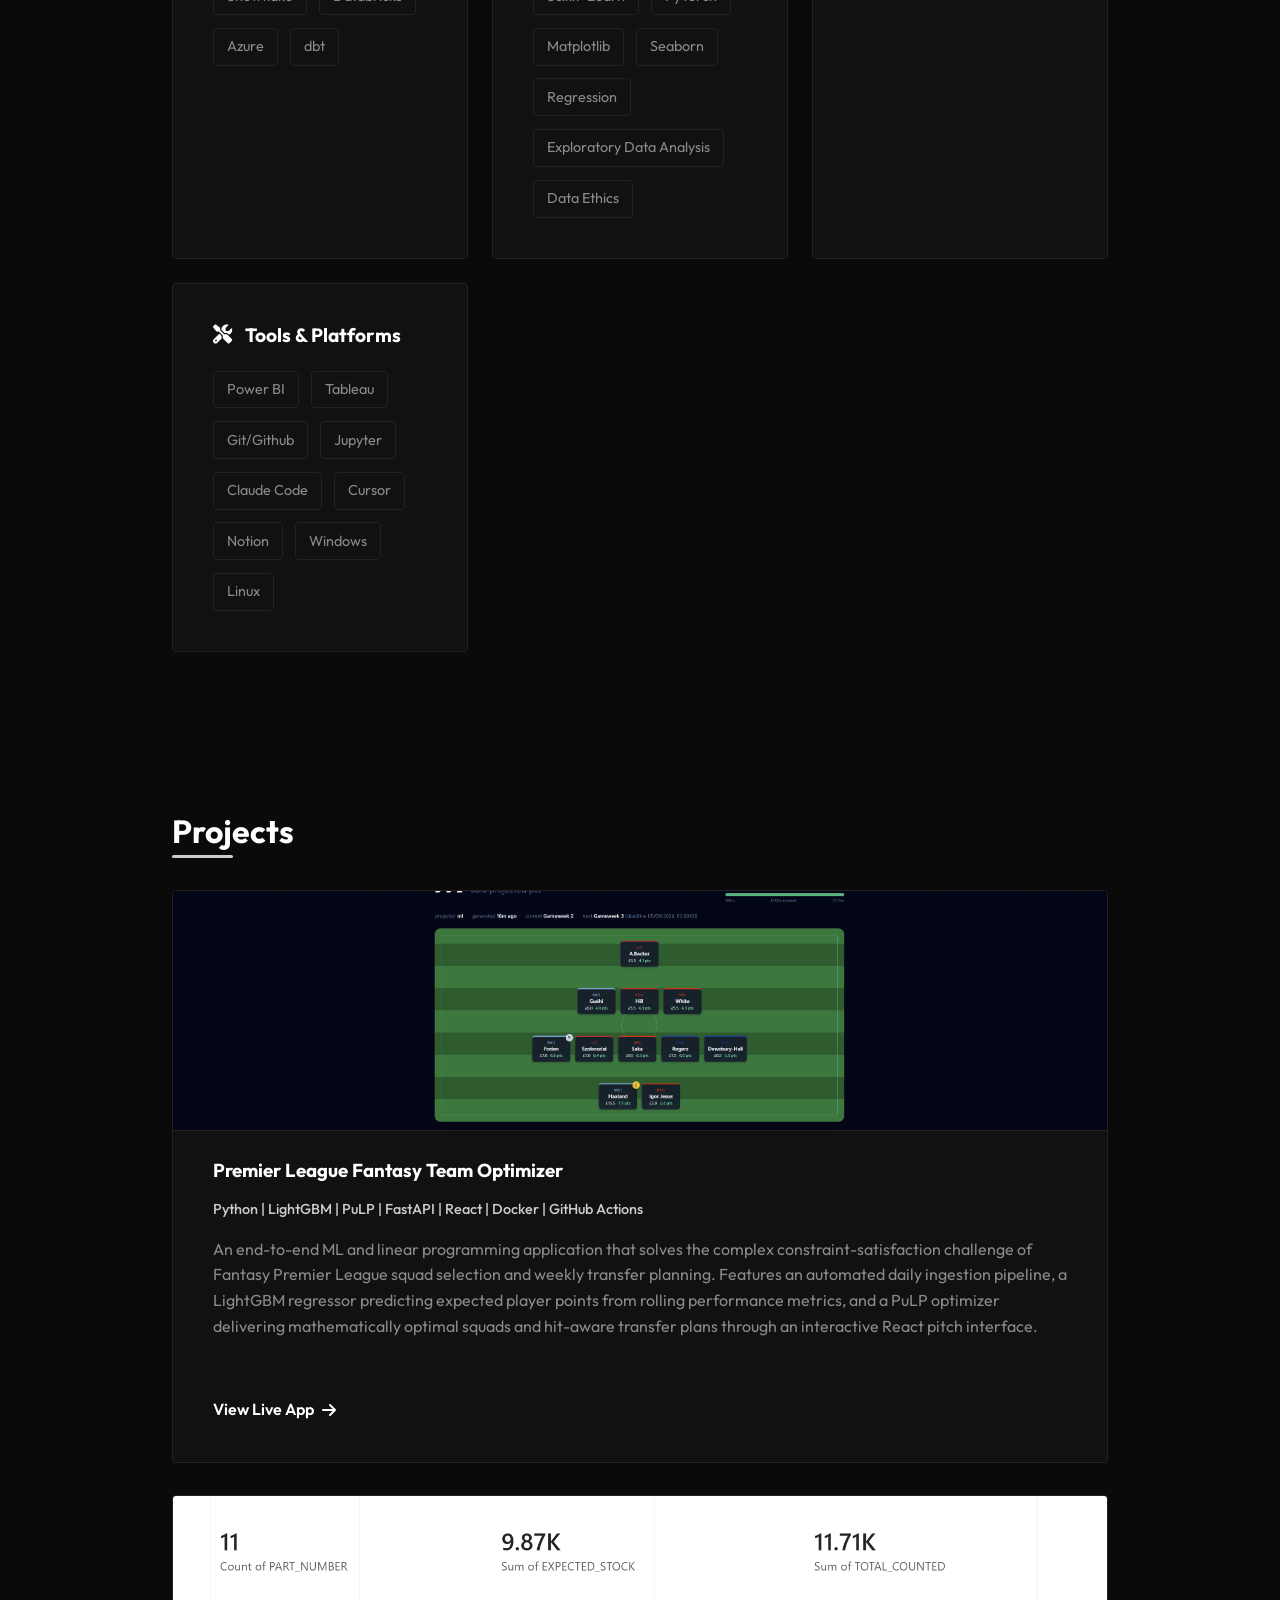
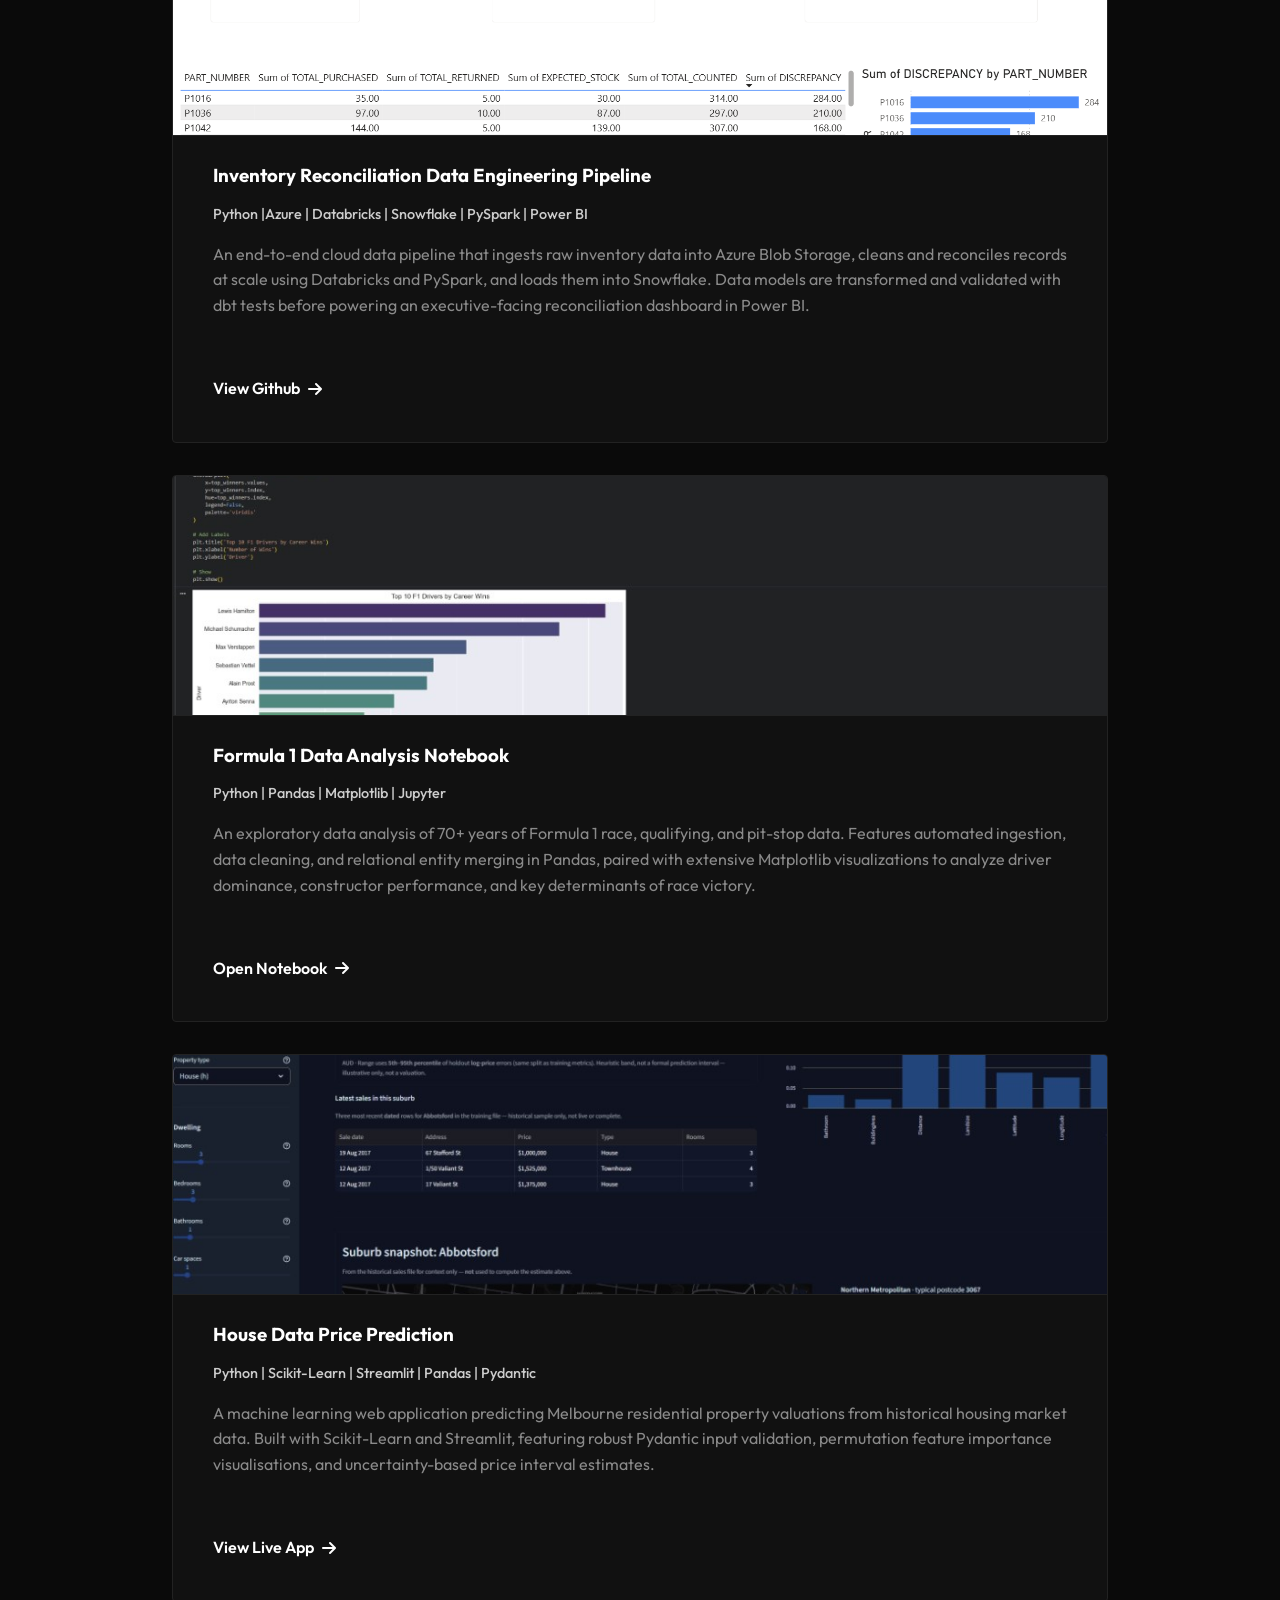
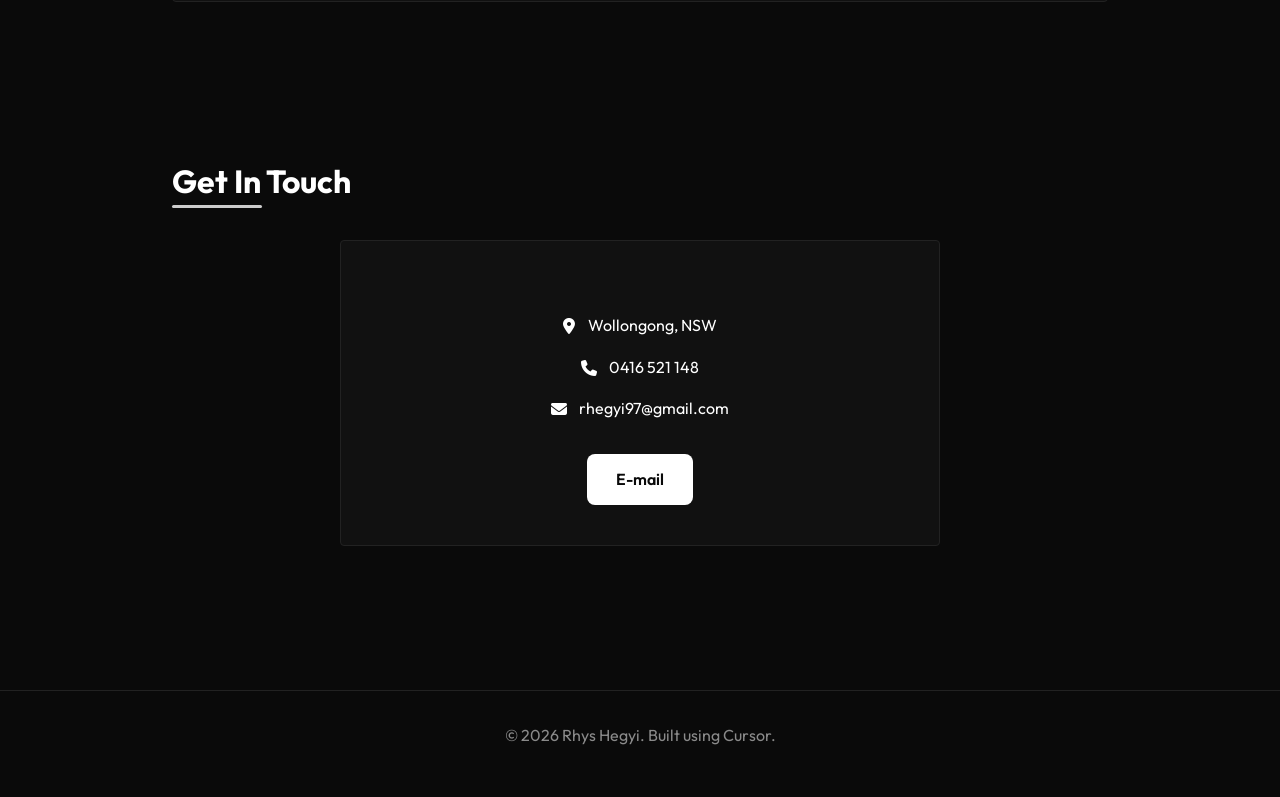
==== commit 09c8b2d1: "updated projects" ====
--- a/index.html
+++ b/index.html
@@ -202,16 +202,16 @@
             <h2 class="section-title">Projects</h2>
             <div class="projects-grid">
                 <div class="glass-card project-card">
-                    <img class="project-image" src="assets/projects/fpl_optimizer.png" alt="Screenshot of Power BI Dashboard"
+                    <img class="project-image" src="assets/projects/fpl_optimizer.png" alt="Screenshot of Fantasy Premier League Squad Optimizer"
                         width="1200" height="675" loading="lazy" decoding="async">
                     <div class="project-content">
                         <h3>Premier League Fantasy Team Optimizer</h3>
-                        <p class="tech-stack">Python |Azure | Databricks | Snowflake | PySpark | Power BI</p>
-                        <p>   </p>
-                        <br>
-                        <a href="https://github.com/rhyshegyi/inventory-reconciliation-dbt-snowflake" target="_blank"
+                        <p class="tech-stack">Python | LightGBM | PuLP | FastAPI | React | Docker | GitHub Actions</p>
+                        <p>An end-to-end ML and linear programming application that solves the complex constraint-satisfaction challenge of Fantasy Premier League squad selection and weekly transfer planning. Features an automated daily ingestion pipeline, a LightGBM regressor predicting expected player points from rolling performance metrics, and a PuLP optimizer delivering mathematically optimal squads and hit-aware transfer plans through an interactive React pitch interface.</p>
+                        <br>
+                        <a href="https://fpl-squad-optimizer.fly.dev" target="_blank"
                             rel="noopener noreferrer" class="project-link">
-                            View Optimizer <i class="fa-solid fa-arrow-right"></i>
+                            View Live App <i class="fa-solid fa-arrow-right"></i>
                         </a>
                     </div>
                 </div>
@@ -220,11 +220,9 @@
                         alt="Screenshot of Power BI Dashboard" width="1200" height="675" loading="lazy"
                         decoding="async">
                     <div class="project-content">
-                        <h3>Inventory Reconciliation Data Pipeline</h3>
+                        <h3>Inventory Reconciliation Data Engineering Pipeline</h3>
                         <p class="tech-stack">Python |Azure | Databricks | Snowflake | PySpark | Power BI</p>
-                        <p>An end-to-end cloud pipeline that ingests raw inventory data, processes it through distributed compute, and transforms
-                        it into a governed, tested data warehouse layer with a business-facing dashboard on top. raw data lands in Azure Blob Storage, is cleaned and reconciled using Databricks and PySpark, flows into Snowflake, and
-                        is transformed and tested using dbt before being visualized in Power BI</p>
+                        <p>An end-to-end cloud data pipeline that ingests raw inventory data into Azure Blob Storage, cleans and reconciles records at scale using Databricks and PySpark, and loads them into Snowflake. Data models are transformed and validated with dbt tests before powering an executive-facing reconciliation dashboard in Power BI.</p>
                         <br>
                         <a href="https://github.com/rhyshegyi/inventory-reconciliation-dbt-snowflake" target="_blank"
                             rel="noopener noreferrer" class="project-link">
@@ -243,9 +241,9 @@
                         decoding="async"
                     >
                     <div class="project-content">
-                        <h3>Formula 1 Data Analysis</h3>
+                        <h3>Formula 1 Data Analysis Notebook</h3>
                         <p class="tech-stack">Python | Pandas | Matplotlib | Jupyter</p>
-                        <p>Designed and implemented a Python-based data pipeline to automate the ingestion of complex race data for visual analysis. Integrated data validation and cleaning steps to ensure high data integrity, and created a Jupyter Notebook to enhance the analysis and reporting process.</p>
+                        <p>An exploratory data analysis of 70+ years of Formula 1 race, qualifying, and pit-stop data. Features automated ingestion, data cleaning, and relational entity merging in Pandas, paired with extensive Matplotlib visualizations to analyze driver dominance, constructor performance, and key determinants of race victory.</p>
                         <br>
                         <a href="Project.html" target="_blank" rel="noopener noreferrer" class="project-link"> Open Notebook <i class="fa-solid fa-arrow-right"></i>
                         </a>
@@ -264,7 +262,7 @@
                     <div class="project-content">
                         <h3>House Data Price Prediction</h3>
                         <p class="tech-stack">Python | Scikit-Learn | Streamlit | Pandas | Pydantic</p>
-                        <p>Developed a Melbourne property price predictor trained on Kaggle housing data; features include Pydantic input validation, permutation importance visualisation, and an uncertainty-based price range.</p>
+                        <p>A machine learning web application predicting Melbourne residential property valuations from historical housing market data. Built with Scikit-Learn and Streamlit, featuring robust Pydantic input validation, permutation feature importance visualisations, and uncertainty-based price interval estimates.</p>
                         <br>
                         <a href="https://house-price-prediction-z88f2oeszvbenrmpeuwlci.streamlit.app/" target="_blank" rel="noopener noreferrer" class="project-link">
                             View Live App <i class="fa-solid fa-arrow-right"></i>
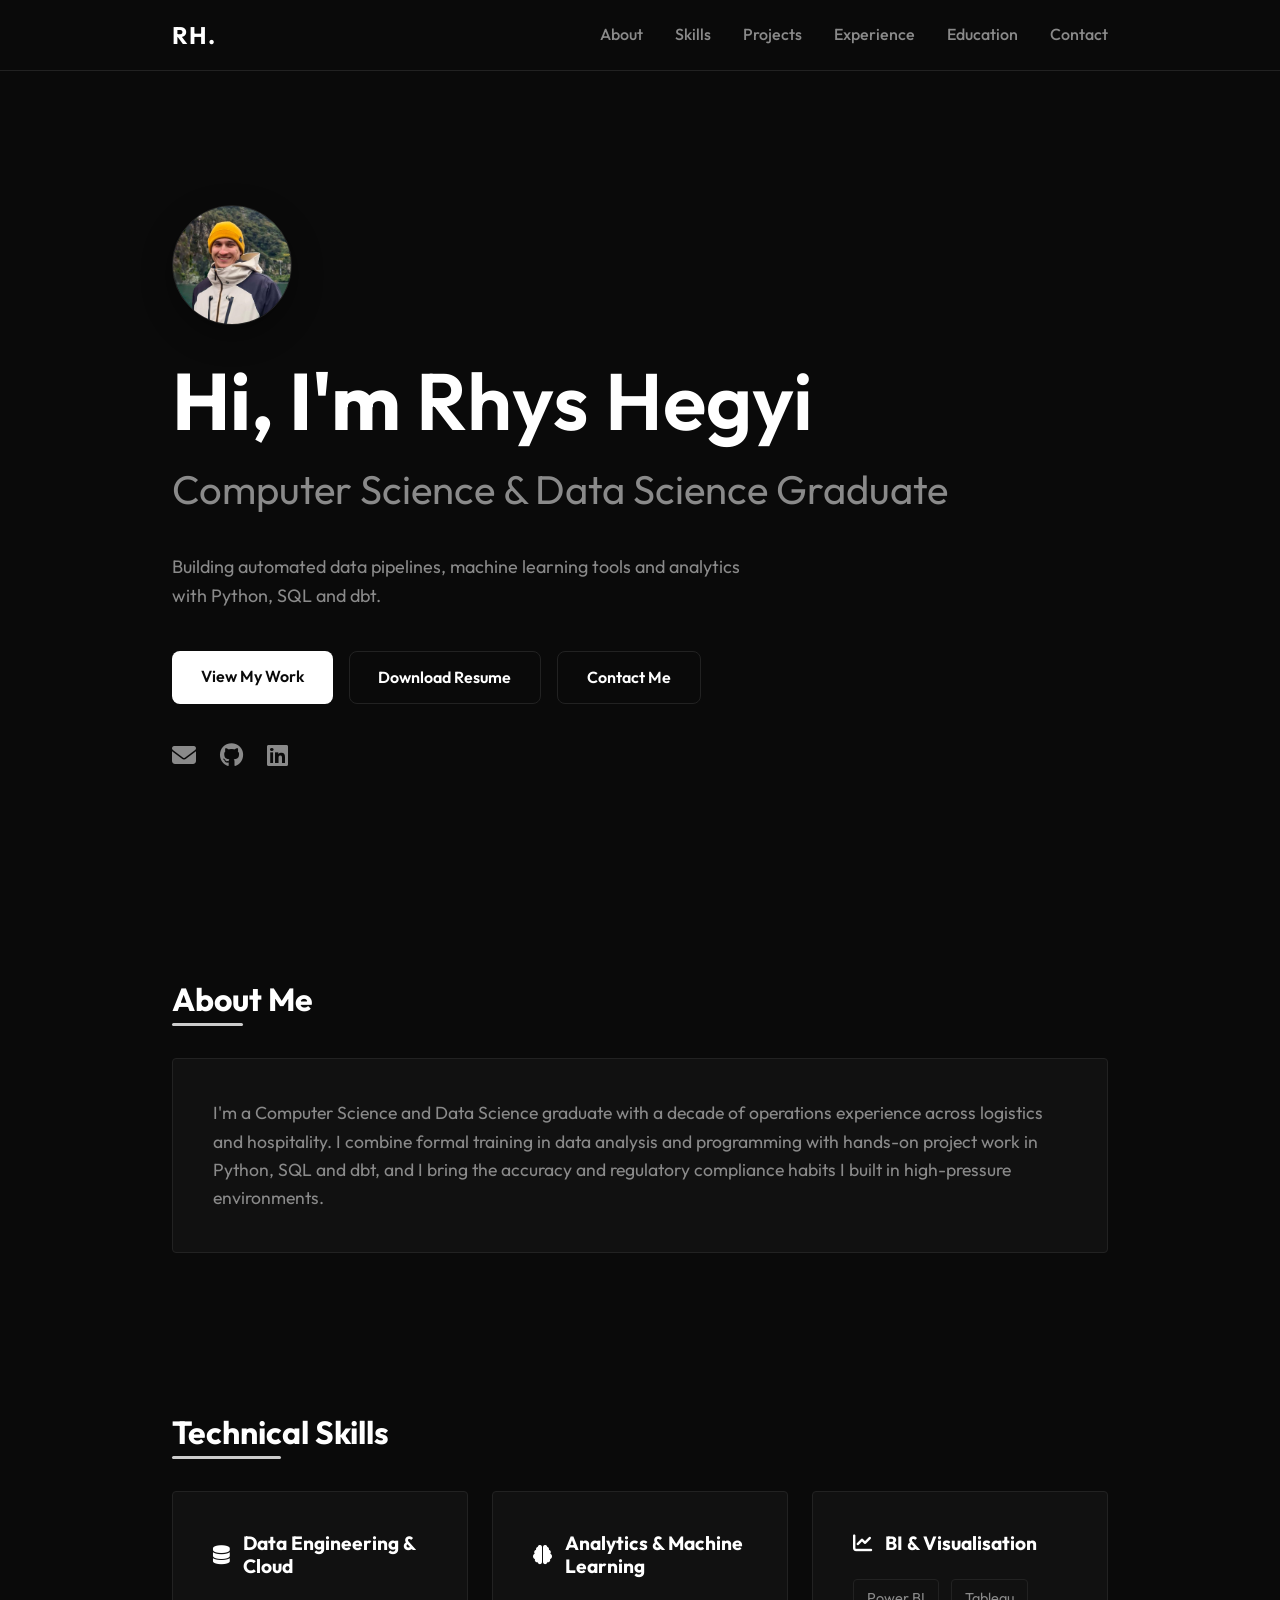
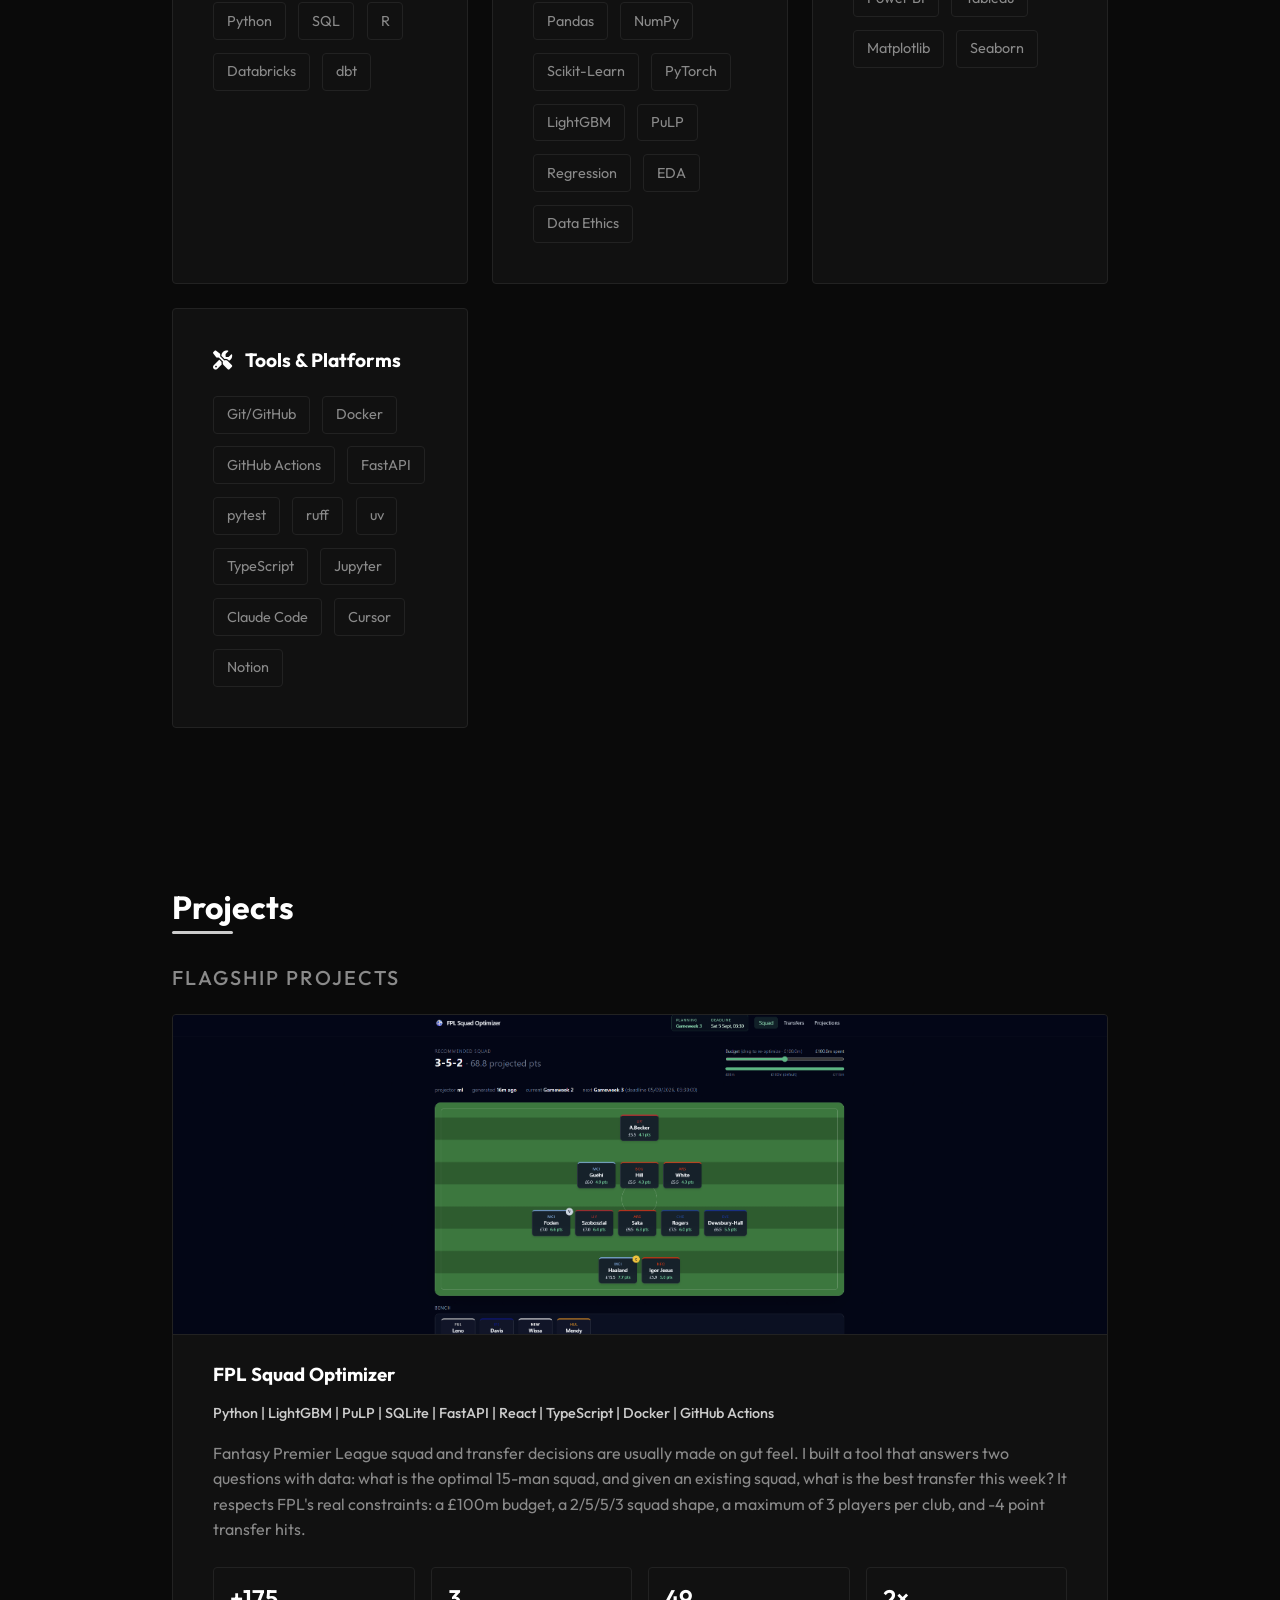
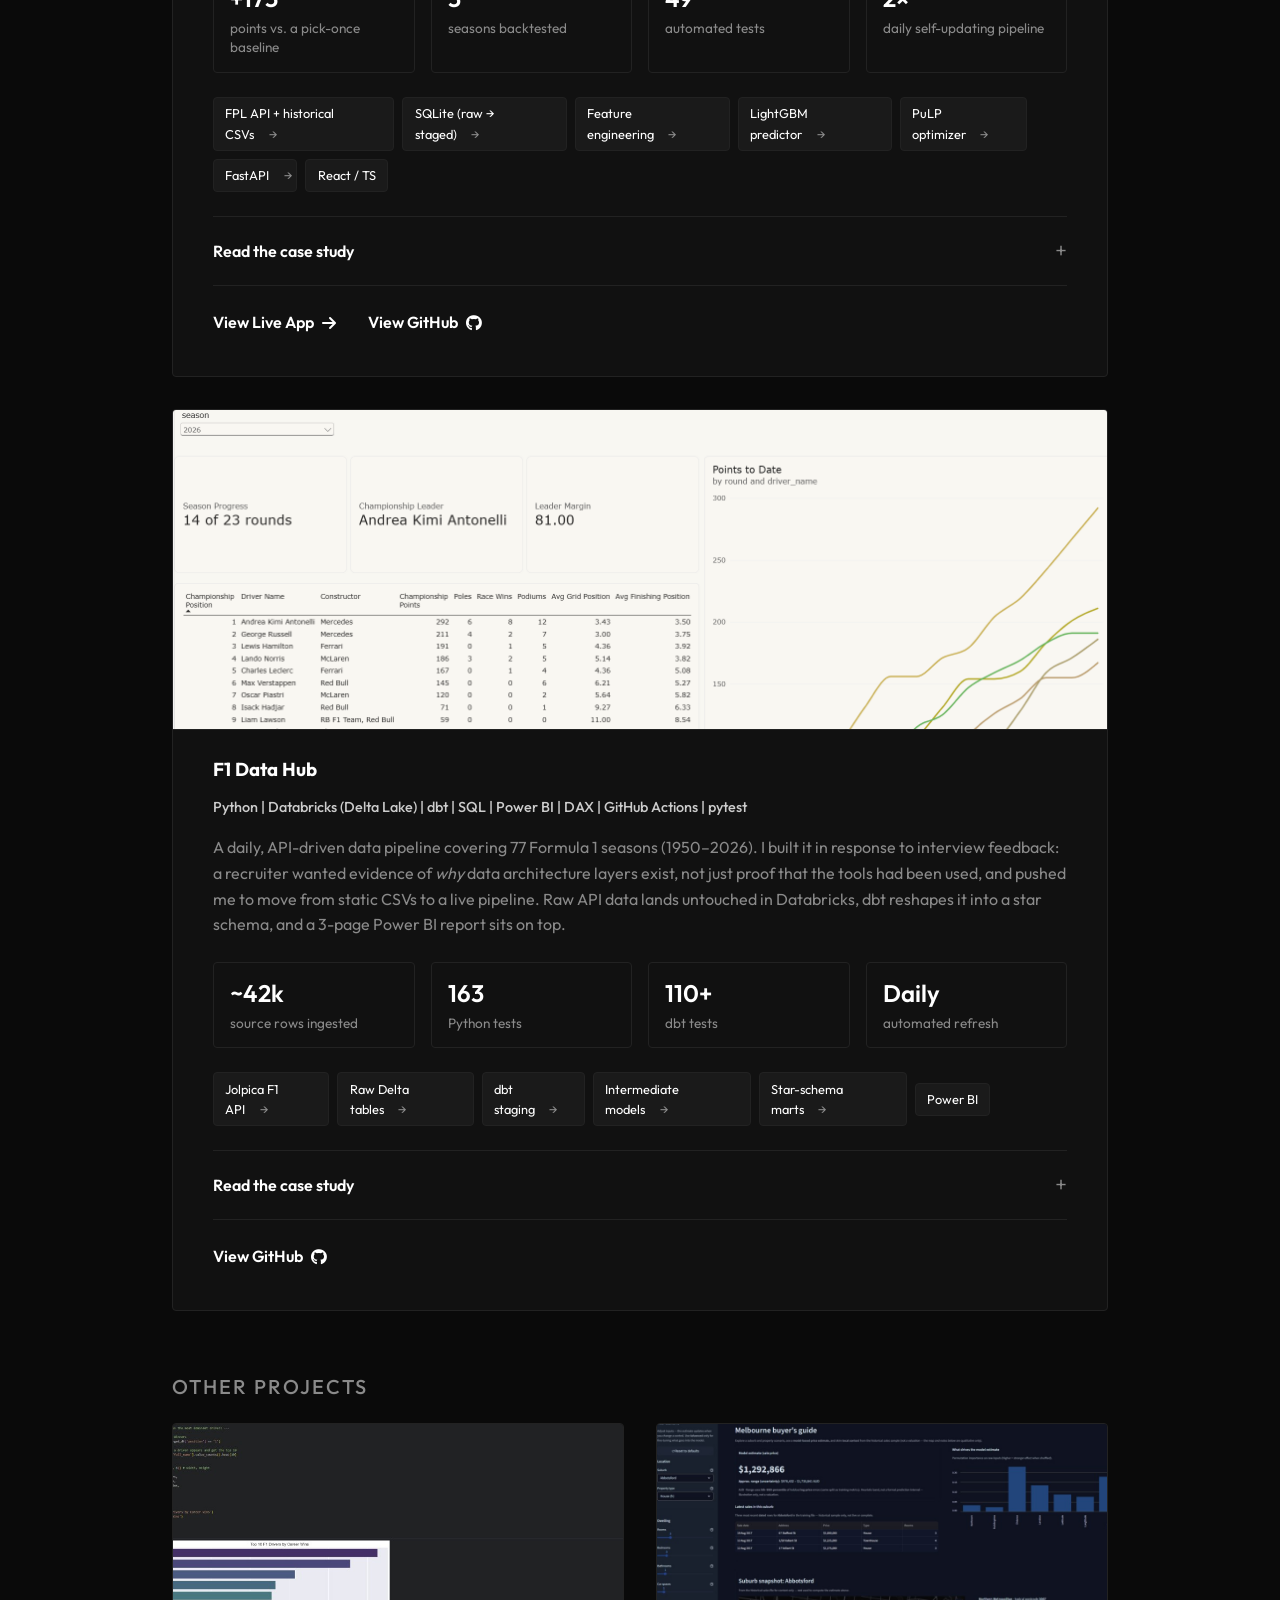
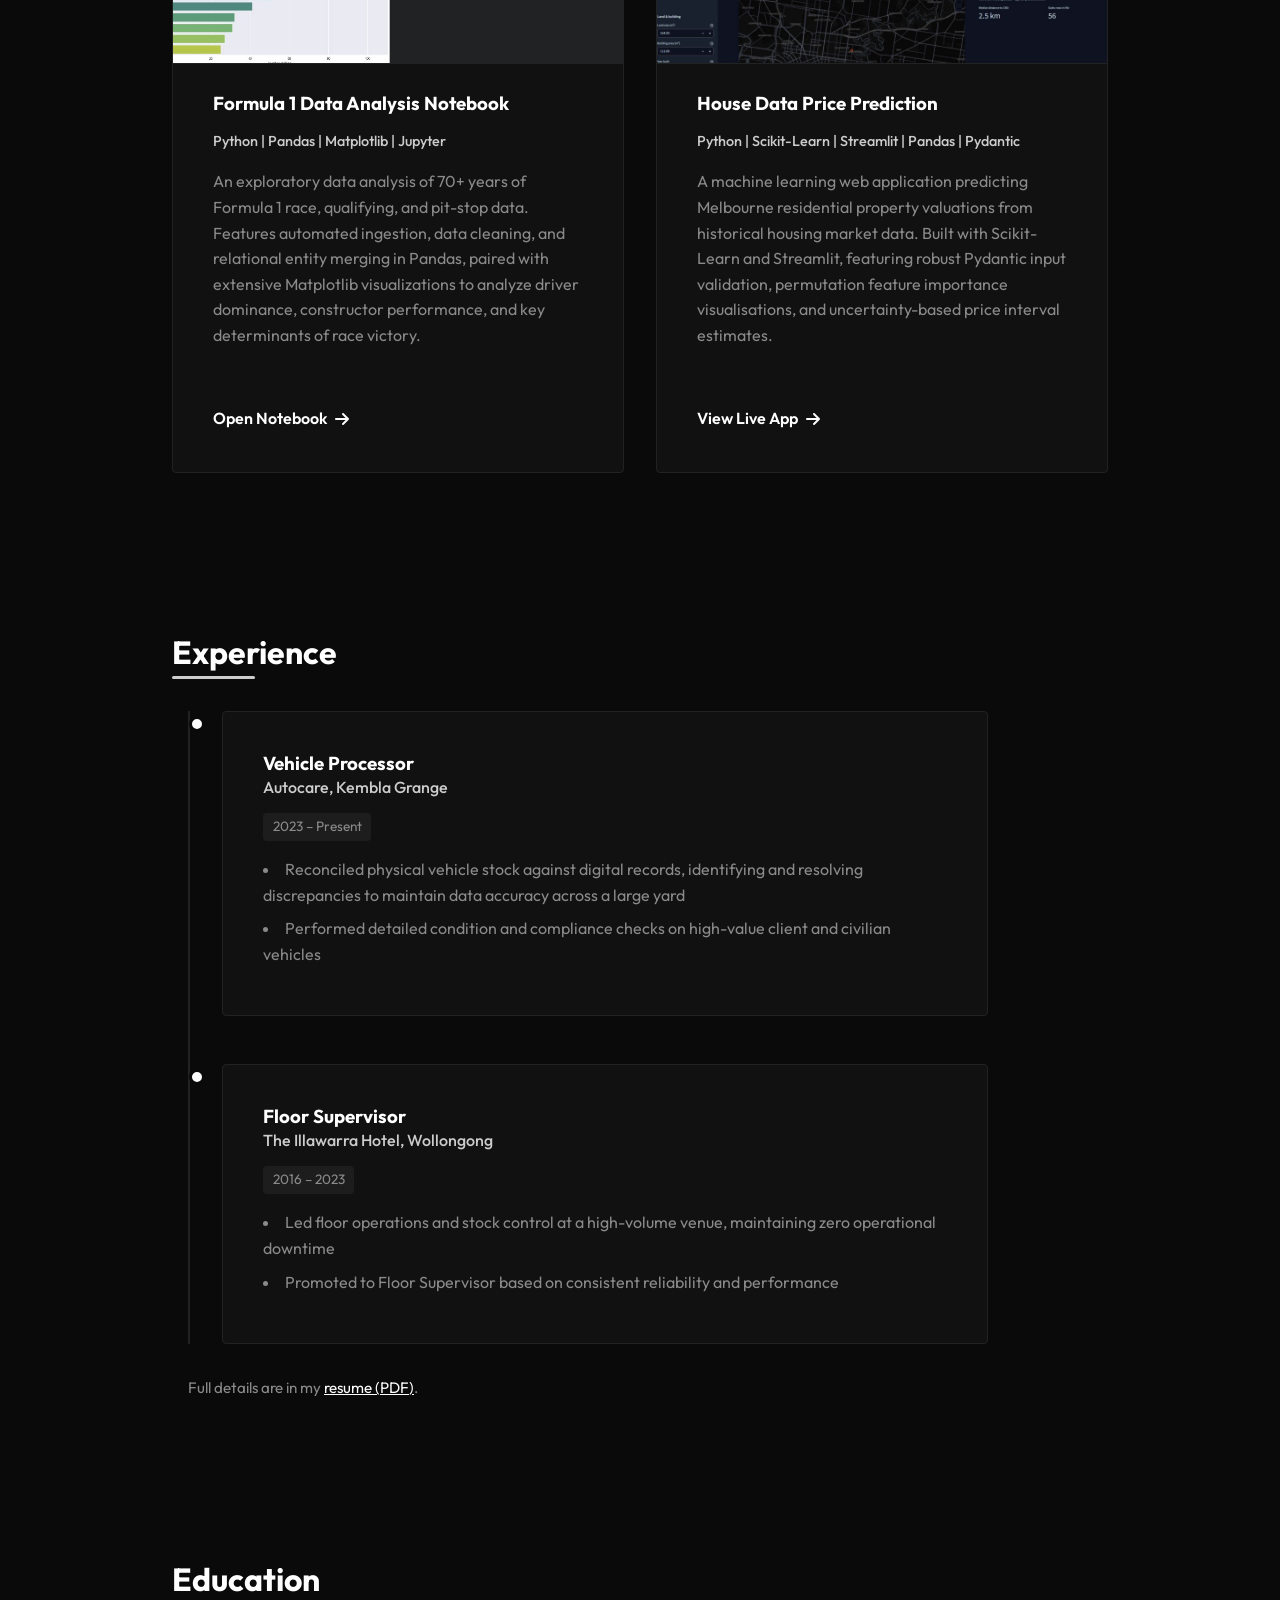
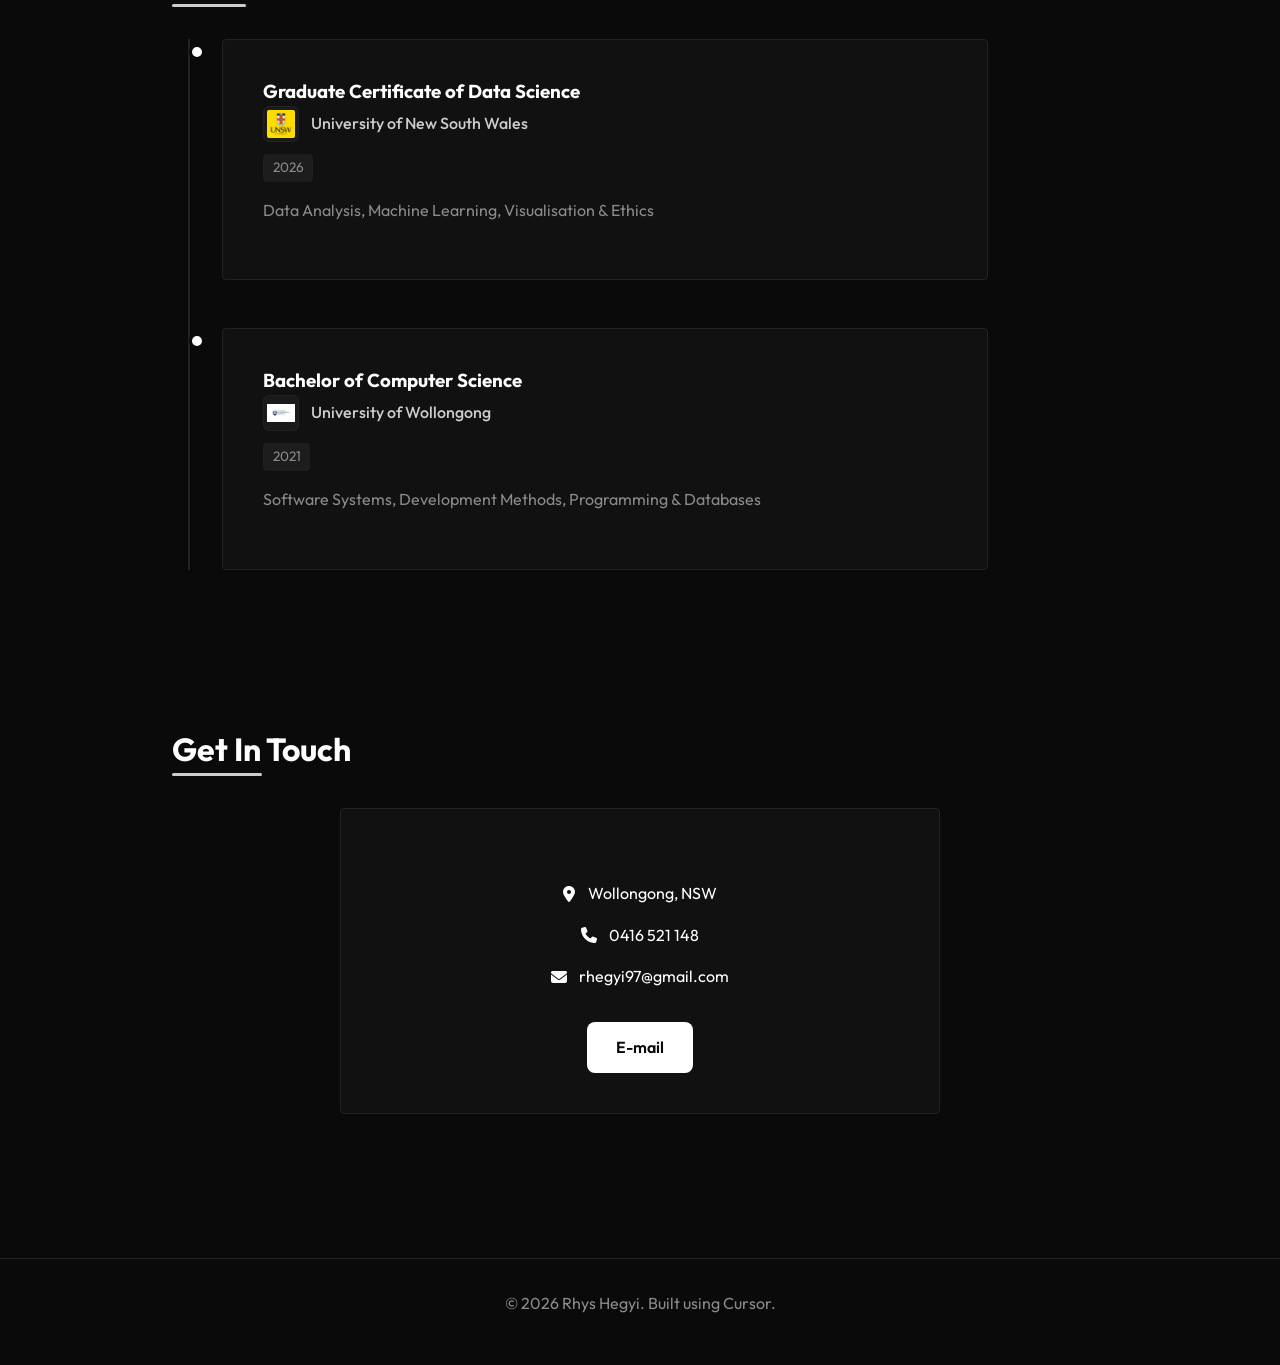
==== commit c854f1aa: "Overhaul portfolio content to match updated resume - Replace Inventory Reconciliation project with F" ====
--- a/index.html
+++ b/index.html
@@ -19,9 +19,10 @@
             <a href="#" class="logo">RH.</a>
             <ul class="nav-links">
                 <li><a href="#about">About</a></li>
-                <li><a href="#experience">Experience</a></li>
                 <li><a href="#skills">Skills</a></li>
                 <li><a href="#projects">Projects</a></li>
+                <li><a href="#experience">Experience</a></li>
+                <li><a href="#education">Education</a></li>
                 <li><a href="#contact">Contact</a></li>
             </ul>
         </div>
@@ -40,8 +41,8 @@
                 decoding="async"
             >
             <h1 class="hero-title">Hi, I'm <span class="highlight">Rhys Hegyi</span></h1>
-            <h2 class="hero-subtitle">Data Science & Computer Science Graduate</h2>
-            <p class="hero-text">Bridging computer science foundations with cloud data engineering and analytics.</p>
+            <h2 class="hero-subtitle">Computer Science & Data Science Graduate</h2>
+            <p class="hero-text">Building automated data pipelines, machine learning tools and analytics with Python, SQL and dbt.</p>
             <div class="hero-buttons">
                 <a href="#projects" class="btn btn-primary">View My Work</a>
                 <a href="assets/Rhys%20Hegyi%20Resume.pdf" download="Rhys_Hegyi_Resume.pdf" class="btn btn-secondary">Download Resume</a>
@@ -58,8 +59,280 @@
         <section id="about" class="section fade-in">
             <h2 class="section-title">About Me</h2>
             <div class="glass-card about-card">
-                <p>I am a Computer Science and Data Science graduate with a background in logistics and hospitality. Combining formal education in data analysis and software programming with a decade of experience in managing complex operations and regulatory compliance in high-pressure environments.</p>
-            </div>
+                <p>I'm a Computer Science and Data Science graduate with a decade of operations experience across logistics and hospitality. I combine formal training in data analysis and programming with hands-on project work in Python, SQL and dbt, and I bring the accuracy and regulatory compliance habits I built in high-pressure environments.</p>
+            </div>
+        </section>
+
+        <!-- Skills Section -->
+        <section id="skills" class="section fade-in">
+            <h2 class="section-title">Technical Skills</h2>
+            <div class="skills-grid">
+                <div class="glass-card skill-category">
+                    <h3><i class="fa-solid fa-database"></i> Data Engineering & Cloud</h3>
+                    <div class="skill-tags">
+                        <span>Python</span>
+                        <span>SQL</span>
+                        <span>R</span>
+                        <span>Databricks</span>
+                        <span>dbt</span>
+                    </div>
+                </div>
+                <div class="glass-card skill-category">
+                    <h3><i class="fa-solid fa-brain"></i> Analytics & Machine Learning</h3>
+                    <div class="skill-tags">
+                        <span>Pandas</span>
+                        <span>NumPy</span>
+                        <span>Scikit-Learn</span>
+                        <span>PyTorch</span>
+                        <span>LightGBM</span>
+                        <span>PuLP</span>
+                        <span>Regression</span>
+                        <span>EDA</span>
+                        <span>Data Ethics</span>
+                    </div>
+                </div>
+                <div class="glass-card skill-category">
+                    <h3><i class="fa-solid fa-chart-line"></i> BI & Visualisation</h3>
+                    <div class="skill-tags">
+                        <span>Power BI</span>
+                        <span>Tableau</span>
+                        <span>Matplotlib</span>
+                        <span>Seaborn</span>
+                    </div>
+                </div>
+                <div class="glass-card skill-category">
+                    <h3><i class="fa-solid fa-screwdriver-wrench"></i> Tools & Platforms</h3>
+                    <div class="skill-tags">
+                        <span>Git/GitHub</span>
+                        <span>Docker</span>
+                        <span>GitHub Actions</span>
+                        <span>FastAPI</span>
+                        <span>pytest</span>
+                        <span>ruff</span>
+                        <span>uv</span>
+                        <span>TypeScript</span>
+                        <span>Jupyter</span>
+                        <span>Claude Code</span>
+                        <span>Cursor</span>
+                        <span>Notion</span>
+                    </div>
+                </div>
+            </div>
+        </section>
+
+        <!-- Projects Section -->
+        <section id="projects" class="section fade-in">
+            <h2 class="section-title">Projects</h2>
+
+            <h3 class="projects-subtitle">Flagship Projects</h3>
+            <div class="projects-grid">
+                <article class="glass-card project-card flagship-card">
+                    <img class="project-image" src="assets/projects/fpl_optimizer.png" alt="Screenshot of Fantasy Premier League Squad Optimizer"
+                        width="1200" height="675" loading="lazy" decoding="async">
+                    <div class="project-content">
+                        <h3>FPL Squad Optimizer</h3>
+                        <p class="tech-stack">Python | LightGBM | PuLP | SQLite | FastAPI | React | TypeScript | Docker | GitHub Actions</p>
+                        <p>Fantasy Premier League squad and transfer decisions are usually made on gut feel. I built a tool that answers two questions with data: what is the optimal 15-man squad, and given an existing squad, what is the best transfer this week? It respects FPL's real constraints: a £100m budget, a 2/5/5/3 squad shape, a maximum of 3 players per club, and -4 point transfer hits.</p>
+
+                        <ul class="project-stats">
+                            <li><strong>+175</strong> points vs. a pick-once baseline</li>
+                            <li><strong>3</strong> seasons backtested</li>
+                            <li><strong>49</strong> automated tests</li>
+                            <li><strong>2×</strong> daily self-updating pipeline</li>
+                        </ul>
+
+                        <div class="pipeline-flow" aria-label="Architecture">
+                            <span>FPL API + historical CSVs</span>
+                            <span>SQLite (raw → staged)</span>
+                            <span>Feature engineering</span>
+                            <span>LightGBM predictor</span>
+                            <span>PuLP optimizer</span>
+                            <span>FastAPI</span>
+                            <span>React / TS</span>
+                        </div>
+
+                        <details class="case-study">
+                            <summary>Read the case study</summary>
+                            <div class="case-study-body">
+                                <h4>Data</h4>
+                                <p>The public FPL API (bootstrap-static, fixtures, element-summary, entry lookup) plus 3 seasons of historical per-gameweek data from the vaastav/Fantasy-Premier-League community dataset. GitHub Actions runs the full pipeline twice a day and redeploys automatically when the artifacts change.</p>
+
+                                <h4>Bugs I found and fixed</h4>
+                                <ol>
+                                    <li><strong>The fixture-difficulty feature was dead for a month.</strong> FPL silently changed its team-strength data scale mid-season. Because the model was trained on the old scale, every live fixture looked equally weak. Sweeping the feature across its whole live range moved predictions by exactly 0.000000. I caught it by asking "why does it want a player from a team facing a strong opponent?", not from any metric. The fix was percentile-rank encoding, which doesn't depend on scale, plus a new <code>validate.py</code> gate that fails the pipeline before a bad export can ship.</li>
+                                    <li><strong>A stale local database was committed over fresh CI artifacts three times.</strong> <code>fpl export</code> now refuses to run on data older than 6 hours.</li>
+                                    <li><strong>The scheduled cron job had never actually run.</strong> I moved it off the top of the hour, which is when GitHub's scheduler is most congested.</li>
+                                </ol>
+
+                                <h4>Key decisions</h4>
+                                <ul>
+                                    <li>I built the optimizer on naive projections first and swapped in the ML model later. That proved the LP mechanics worked on their own, separate from model complexity.</li>
+                                    <li>I chose FastAPI + React over Streamlit to demonstrate full-stack ability.</li>
+                                    <li>The deployed runtime serves only cached JSON artifacts, with no live SQLite or LightGBM. This keeps the image small and solves fast (~250ms).</li>
+                                    <li>CI builds the real image, boots it, and smoke-tests every route before a deploy can go ahead.</li>
+                                    <li>Team strength is encoded as a within-season percentile rank instead of raw values. This came directly out of the dead-feature bug above.</li>
+                                </ul>
+
+                                <h4>Validation</h4>
+                                <p>I tested with a season-replay backtest harness across 3 seasons, with no lookahead:</p>
+                                <ul>
+                                    <li>The ML model ranks players significantly better than a naive form × fixture-difficulty rule (paired per-gameweek Spearman correlation, p &lt; 0.0001 over 110 gameweeks). That ranking edge alone didn't turn into extra season points.</li>
+                                    <li>The transfer engine is the biggest proven win, at roughly +175 points over a "pick once and never change" baseline.</li>
+                                    <li>I adopted a multi-gameweek valuation horizon even though its backtest was statistically inconclusive. The effect pointed the same way and grew steadily in all three seasons, so I made the call on that evidence instead of chasing a p-value.</li>
+                                </ul>
+                            </div>
+                        </details>
+
+                        <div class="project-links">
+                            <a href="https://fpl-squad-optimizer.fly.dev" target="_blank" rel="noopener noreferrer" class="project-link">
+                                View Live App <i class="fa-solid fa-arrow-right"></i>
+                            </a>
+                            <a href="https://github.com/rhyshegyi/fpl-squad-optimizer" target="_blank" rel="noopener noreferrer" class="project-link">
+                                View GitHub <i class="fa-brands fa-github"></i>
+                            </a>
+                        </div>
+                    </div>
+                </article>
+
+                <article class="glass-card project-card flagship-card">
+                    <img class="project-image" src="assets/projects/f1-data-hub.png" alt="Screenshot of the F1 Data Hub Power BI season overview report"
+                        width="1878" height="1034" loading="lazy" decoding="async">
+                    <div class="project-content">
+                        <h3>F1 Data Hub</h3>
+                        <p class="tech-stack">Python | Databricks (Delta Lake) | dbt | SQL | Power BI | DAX | GitHub Actions | pytest</p>
+                        <p>A daily, API-driven data pipeline covering 77 Formula 1 seasons (1950–2026). I built it in response to interview feedback: a recruiter wanted evidence of <em>why</em> data architecture layers exist, not just proof that the tools had been used, and pushed me to move from static CSVs to a live pipeline. Raw API data lands untouched in Databricks, dbt reshapes it into a star schema, and a 3-page Power BI report sits on top.</p>
+
+                        <ul class="project-stats">
+                            <li><strong>~42k</strong> source rows ingested</li>
+                            <li><strong>163</strong> Python tests</li>
+                            <li><strong>110+</strong> dbt tests</li>
+                            <li><strong>Daily</strong> automated refresh</li>
+                        </ul>
+
+                        <div class="pipeline-flow" aria-label="Architecture">
+                            <span>Jolpica F1 API</span>
+                            <span>Raw Delta tables</span>
+                            <span>dbt staging</span>
+                            <span>Intermediate models</span>
+                            <span>Star-schema marts</span>
+                            <span>Power BI</span>
+                        </div>
+
+                        <details class="case-study">
+                            <summary>Read the case study</summary>
+                            <div class="case-study-body">
+                                <h4>Data</h4>
+                                <p>The Jolpica F1 API, the actively maintained successor to Ergast (which shut down in 2024). It covers races, results, qualifying and standings. Data flows from raw Delta tables through dbt staging (parse and cast), then intermediate models (joins, rolling form), then star-schema marts (4 dimensions, 3 facts).</p>
+
+                                <h4>Key decisions</h4>
+                                <ul>
+                                    <li><strong>The raw grain is (season, API page), not (season, race).</strong> The API paginates over result rows, so one page can span several races. Keying by race would have been silently wrong.</li>
+                                    <li><strong>Championship standings come from the API instead of summed points.</strong> From 1950 to 1990 only a driver's best N results counted, so summing raw points names the wrong champion in real cases. In 1988 Senna won the title even though Prost scored more total points.</li>
+                                    <li><strong>I added sprint data back in after the data proved me wrong.</strong> I first left it out as unnecessary, but without it the calculated points disagreed with official standings for every season since 2021.</li>
+                                    <li><strong>The marts are a star schema because Power BI is the consumer.</strong> I shaped the transformation layer around its downstream tool on purpose instead of building it generically.</li>
+                                </ul>
+
+                                <h4>Bugs I found and fixed</h4>
+                                <ul>
+                                    <li>Until the mid-1960s, F1 rules allowed shared drives, where a retiring driver took over a teammate's car. That produces two legitimate result rows for one driver in one race, which broke an early uniqueness assumption.</li>
+                                    <li>A handful of 1960s rows store the literal string <code>'None'</code> as a car number, which would silently break a hard type cast across the whole table. I fixed it with a soft cast plus a monitored test.</li>
+                                    <li>API paths use camelCase but the project uses snake_case. That mismatch made two endpoints silently return nothing.</li>
+                                </ul>
+
+                                <h4>Verification</h4>
+                                <p>I checked the outputs against real F1 history, not just internal consistency:</p>
+                                <ul>
+                                    <li>1988 championship: Senna 90, Prost 87, with Prost's 18 dropped points correctly excluded.</li>
+                                    <li>2021 title race including sprint points: Verstappen 395.5, Hamilton 387.5.</li>
+                                    <li>Career title counts: Hamilton and Schumacher both on 7.</li>
+                                </ul>
+                                <p>Ingestion is covered by 163 offline Python tests against recorded API fixtures, plus 110+ dbt tests, and the code is <code>ruff</code> clean. The Power BI report has three pages: Season Overview, Race Weekend and Best Results. Power BI's free tier can't publish a public link, so the repo includes screenshots and the <code>.pbix</code> file.</p>
+                            </div>
+                        </details>
+
+                        <div class="project-links">
+                            <a href="https://github.com/rhyshegyi/F1-Data-Hub" target="_blank" rel="noopener noreferrer" class="project-link">
+                                View GitHub <i class="fa-brands fa-github"></i>
+                            </a>
+                        </div>
+                    </div>
+                </article>
+            </div>
+
+            <h3 class="projects-subtitle">Other Projects</h3>
+            <div class="projects-grid projects-grid-compact">
+                <div class="glass-card project-card">
+                    <img
+                        class="project-image"
+                        src="assets/projects/f1-data-analysis.png"
+                        alt="Screenshot of Formula 1 Data Analysis project"
+                        width="1200"
+                        height="675"
+                        loading="lazy"
+                        decoding="async"
+                    >
+                    <div class="project-content">
+                        <h3>Formula 1 Data Analysis Notebook</h3>
+                        <p class="tech-stack">Python | Pandas | Matplotlib | Jupyter</p>
+                        <p>An exploratory data analysis of 70+ years of Formula 1 race, qualifying, and pit-stop data. Features automated ingestion, data cleaning, and relational entity merging in Pandas, paired with extensive Matplotlib visualizations to analyze driver dominance, constructor performance, and key determinants of race victory.</p>
+                        <br>
+                        <a href="Project.html" target="_blank" rel="noopener noreferrer" class="project-link"> Open Notebook <i class="fa-solid fa-arrow-right"></i>
+                        </a>
+                    </div>
+                </div>
+                <div class="glass-card project-card">
+                    <img
+                        class="project-image"
+                        src="assets/projects/house-price-prediction.png"
+                        alt="Screenshot of House Data Price Prediction app"
+                        width="1200"
+                        height="675"
+                        loading="lazy"
+                        decoding="async"
+                    >
+                    <div class="project-content">
+                        <h3>House Data Price Prediction</h3>
+                        <p class="tech-stack">Python | Scikit-Learn | Streamlit | Pandas | Pydantic</p>
+                        <p>A machine learning web application predicting Melbourne residential property valuations from historical housing market data. Built with Scikit-Learn and Streamlit, featuring robust Pydantic input validation, permutation feature importance visualisations, and uncertainty-based price interval estimates.</p>
+                        <br>
+                        <a href="https://house-price-prediction-z88f2oeszvbenrmpeuwlci.streamlit.app/" target="_blank" rel="noopener noreferrer" class="project-link">
+                            View Live App <i class="fa-solid fa-arrow-right"></i>
+                        </a>
+                    </div>
+                </div>
+            </div>
+        </section>
+
+        <!-- Experience Section -->
+        <section id="experience" class="section fade-in">
+            <h2 class="section-title">Experience</h2>
+            <div class="timeline">
+                <div class="timeline-item">
+                    <div class="timeline-dot"></div>
+                    <div class="timeline-content glass-card">
+                        <h3>Vehicle Processor</h3>
+                        <h4>Autocare, Kembla Grange</h4>
+                        <span class="date">2023 – Present</span>
+                        <ul>
+                            <li>Reconciled physical vehicle stock against digital records, identifying and resolving discrepancies to maintain data accuracy across a large yard</li>
+                            <li>Performed detailed condition and compliance checks on high-value client and civilian vehicles</li>
+                        </ul>
+                    </div>
+                </div>
+                <div class="timeline-item">
+                    <div class="timeline-dot"></div>
+                    <div class="timeline-content glass-card">
+                        <h3>Floor Supervisor</h3>
+                        <h4>The Illawarra Hotel, Wollongong</h4>
+                        <span class="date">2016 – 2023</span>
+                        <ul>
+                            <li>Led floor operations and stock control at a high-volume venue, maintaining zero operational downtime</li>
+                            <li>Promoted to Floor Supervisor based on consistent reliability and performance</li>
+                        </ul>
+                    </div>
+                </div>
+            </div>
+            <p class="section-note">Full details are in my <a href="assets/Rhys%20Hegyi%20Resume.pdf" download="Rhys_Hegyi_Resume.pdf">resume (PDF)</a>.</p>
         </section>
 
         <!-- Education Section -->
@@ -80,9 +353,10 @@
                                 loading="lazy"
                                 decoding="async"
                             >
-                            <h4>UNSW, Sydney</h4>
-                        </div>
-                        <p>Data Analysis, Prediction Modeling, Visualisations, Ethics</p>
+                            <h4>University of New South Wales</h4>
+                        </div>
+                        <span class="date edu-date">2026</span>
+                        <p>Data Analysis, Machine Learning, Visualisation &amp; Ethics</p>
                     </div>
                 </div>
                 <div class="timeline-item">
@@ -101,172 +375,8 @@
                             >
                             <h4>University of Wollongong</h4>
                         </div>
-                        <p>Software Systems, Development Methods, Programming, Databases</p>
-                    </div>
-                </div>
-            </div>
-        </section>
-
-        <!-- Experience Section -->
-        <section id="experience" class="section fade-in">
-            <h2 class="section-title">Experience</h2>
-            <div class="timeline">
-                <div class="timeline-item">
-                    <div class="timeline-dot"></div>
-                    <div class="timeline-content glass-card">
-                        <h3>Vehicle Processor</h3>
-                        <h4>Autocare, Kembla Grange</h4>
-                        <span class="date">2023 - PRESENT</span>
-                        <ul>
-                            <li>Retrieved and dispatched vehicles from a large yard by matching physical stock to digital lists</li>
-                            <li>Developed a practical understanding of how data errors manifest physically</li>
-                            <li>Performed meticulous condition checks on high-value client and civilian vehicles</li>
-                        </ul>
-                    </div>
-                </div>
-                <div class="timeline-item">
-                    <div class="timeline-dot"></div>
-                    <div class="timeline-content glass-card">
-                        <h3>Floor Supervisor</h3>
-                        <h4>The Illawarra Hotel, Wollongong</h4>
-                        <span class="date">2016 - 2023</span>
-                        <ul>
-                            <li>Led floor operations during peak trade at a high-volume venue</li>
-                            <li>Managed stock control and cellar operations to maintain zero operational downtime</li>
-                            <li>Directed and supported junior staff during high-pressure service periods</li>
-                            <li>Promoted to Floor Supervisor based on consistent reliability and performance</li>
-                        </ul>
-                    </div>
-                </div>
-            </div>
-        </section>
-
-        <!-- Skills Section -->
-        <section id="skills" class="section fade-in">
-            <h2 class="section-title">Technical Skills</h2>
-            <div class="skills-grid">
-                <div class="glass-card skill-category">
-                    <h3><i class="fa-solid fa-cloud"></i> Data Engineering & Cloud</h3>
-                    <div class="skill-tags">
-                        <span>Python</span>
-                        <span>SQL</span>
-                        <span>R</span>
-                        <span>Snowflake</span>
-                        <span>Databricks</span>
-                        <span>Azure</span>
-                        <span>dbt</span>
-                    </div>
-                </div>
-                <div class="glass-card skill-category">
-                    <h3><i class="fa-solid fa-chart-line"></i> Analytics & Machine Learning</h3>
-                    <div class="skill-tags">
-                        <span>Pandas</span>
-                        <span>NumPy</span>
-                        <span>Scikit-Learn</span>
-                        <span>PyTorch</span>
-                        <span>Matplotlib</span>
-                        <span>Seaborn</span>
-                        <span>Regression</span>
-                        <span>Exploratory Data Analysis</span>
-                        <span>Data Ethics</span>
-                    </div>
-                </div>
-                <div class="glass-card skill-category">
-                    <h3><i class="fa-solid fa-code"></i> Web Development</h3>
-                    <div class="skill-tags">
-                        <span>JavaScript</span>
-                        <span>Angular</span>
-                        <span>React</span>
-                        <span>HTML/CSS</span>
-                    </div>
-                </div>
-                <div class="glass-card skill-category">
-                    <h3><i class="fa-solid fa-screwdriver-wrench"></i> Tools & Platforms</h3>
-                    <div class="skill-tags">
-                        <span>Power BI</span>
-                        <span>Tableau</span>
-                        <span>Git/Github</span>
-                        <span>Jupyter</span>
-                        <span>Claude Code</span>
-                        <span>Cursor</span>
-                        <span>Notion</span>
-                        <span>Windows</span>
-                        <span>Linux</span>
-                    </div>
-                </div>
-            </div>
-        </section>
-
-        <!-- Projects Section -->
-        <section id="projects" class="section fade-in">
-            <h2 class="section-title">Projects</h2>
-            <div class="projects-grid">
-                <div class="glass-card project-card">
-                    <img class="project-image" src="assets/projects/fpl_optimizer.png" alt="Screenshot of Fantasy Premier League Squad Optimizer"
-                        width="1200" height="675" loading="lazy" decoding="async">
-                    <div class="project-content">
-                        <h3>Premier League Fantasy Team Optimizer</h3>
-                        <p class="tech-stack">Python | LightGBM | PuLP | FastAPI | React | Docker | GitHub Actions</p>
-                        <p>An end-to-end ML and linear programming application that solves the complex constraint-satisfaction challenge of Fantasy Premier League squad selection and weekly transfer planning. Features an automated daily ingestion pipeline, a LightGBM regressor predicting expected player points from rolling performance metrics, and a PuLP optimizer delivering mathematically optimal squads and hit-aware transfer plans through an interactive React pitch interface.</p>
-                        <br>
-                        <a href="https://fpl-squad-optimizer.fly.dev" target="_blank"
-                            rel="noopener noreferrer" class="project-link">
-                            View Live App <i class="fa-solid fa-arrow-right"></i>
-                        </a>
-                    </div>
-                </div>
-                <div class="glass-card project-card">
-                    <img class="project-image" src="assets/projects/powerbi_dashboard.png"
-                        alt="Screenshot of Power BI Dashboard" width="1200" height="675" loading="lazy"
-                        decoding="async">
-                    <div class="project-content">
-                        <h3>Inventory Reconciliation Data Engineering Pipeline</h3>
-                        <p class="tech-stack">Python |Azure | Databricks | Snowflake | PySpark | Power BI</p>
-                        <p>An end-to-end cloud data pipeline that ingests raw inventory data into Azure Blob Storage, cleans and reconciles records at scale using Databricks and PySpark, and loads them into Snowflake. Data models are transformed and validated with dbt tests before powering an executive-facing reconciliation dashboard in Power BI.</p>
-                        <br>
-                        <a href="https://github.com/rhyshegyi/inventory-reconciliation-dbt-snowflake" target="_blank"
-                            rel="noopener noreferrer" class="project-link">
-                            View Github <i class="fa-solid fa-arrow-right"></i>
-                        </a>
-                    </div>
-                </div>
-                <div class="glass-card project-card">
-                    <img
-                        class="project-image"
-                        src="assets/projects/f1-data-analysis.png"
-                        alt="Screenshot of Formula 1 Data Analysis project"
-                        width="1200"
-                        height="675"
-                        loading="lazy"
-                        decoding="async"
-                    >
-                    <div class="project-content">
-                        <h3>Formula 1 Data Analysis Notebook</h3>
-                        <p class="tech-stack">Python | Pandas | Matplotlib | Jupyter</p>
-                        <p>An exploratory data analysis of 70+ years of Formula 1 race, qualifying, and pit-stop data. Features automated ingestion, data cleaning, and relational entity merging in Pandas, paired with extensive Matplotlib visualizations to analyze driver dominance, constructor performance, and key determinants of race victory.</p>
-                        <br>
-                        <a href="Project.html" target="_blank" rel="noopener noreferrer" class="project-link"> Open Notebook <i class="fa-solid fa-arrow-right"></i>
-                        </a>
-                    </div>
-                </div>
-                <div class="glass-card project-card">
-                    <img
-                        class="project-image"
-                        src="assets/projects/house-price-prediction.png"
-                        alt="Screenshot of House Data Price Prediction app"
-                        width="1200"
-                        height="675"
-                        loading="lazy"
-                        decoding="async"
-                    >
-                    <div class="project-content">
-                        <h3>House Data Price Prediction</h3>
-                        <p class="tech-stack">Python | Scikit-Learn | Streamlit | Pandas | Pydantic</p>
-                        <p>A machine learning web application predicting Melbourne residential property valuations from historical housing market data. Built with Scikit-Learn and Streamlit, featuring robust Pydantic input validation, permutation feature importance visualisations, and uncertainty-based price interval estimates.</p>
-                        <br>
-                        <a href="https://house-price-prediction-z88f2oeszvbenrmpeuwlci.streamlit.app/" target="_blank" rel="noopener noreferrer" class="project-link">
-                            View Live App <i class="fa-solid fa-arrow-right"></i>
-                        </a>
+                        <span class="date edu-date">2021</span>
+                        <p>Software Systems, Development Methods, Programming &amp; Databases</p>
                     </div>
                 </div>
             </div>
--- a/style.css
+++ b/style.css
@@ -314,6 +314,23 @@
     margin-bottom: 0.5rem;
 }
 
+.timeline-content .edu-date {
+    margin-top: 0.75rem;
+}
+
+.section-note {
+    margin: 2rem 0 0 1rem;
+    font-size: 0.95rem;
+}
+
+.section-note a {
+    color: var(--text-primary);
+}
+
+.section-note a:hover {
+    color: var(--accent-color);
+}
+
 /* Education logos */
 .edu-school {
     display: flex;
@@ -421,6 +438,166 @@
 .project-link:hover {
     color: var(--accent-color);
     gap: 0.8rem;
+}
+
+.projects-subtitle {
+    font-size: 1.25rem;
+    font-weight: 500;
+    color: var(--text-secondary);
+    text-transform: uppercase;
+    letter-spacing: 2px;
+    margin: 0 0 1.5rem;
+}
+
+.projects-grid + .projects-subtitle {
+    margin-top: 4rem;
+}
+
+.projects-grid-compact {
+    grid-template-columns: repeat(auto-fit, minmax(300px, 1fr));
+}
+
+/* Flagship cards don't lift on hover: the expandable case study makes that jumpy */
+.flagship-card:hover {
+    transform: none;
+}
+
+.flagship-card .project-image {
+    height: 320px;
+    object-position: 50% 0%;
+}
+
+.project-stats {
+    list-style: none;
+    display: grid;
+    grid-template-columns: repeat(auto-fit, minmax(140px, 1fr));
+    gap: 1rem;
+    margin: 1.5rem 0;
+}
+
+.project-stats li {
+    border: 1px solid var(--glass-border);
+    border-radius: 4px;
+    padding: 0.9rem 1rem;
+    font-size: 0.85rem;
+    color: var(--text-secondary);
+    line-height: 1.4;
+}
+
+.project-stats strong {
+    display: block;
+    font-size: 1.5rem;
+    color: var(--text-primary);
+    font-weight: 600;
+    margin-bottom: 0.2rem;
+}
+
+.pipeline-flow {
+    display: flex;
+    flex-wrap: wrap;
+    align-items: center;
+    gap: 0.5rem;
+    margin: 1.5rem 0;
+}
+
+.pipeline-flow span {
+    font-size: 0.8rem;
+    color: var(--text-primary);
+    background: rgba(255, 255, 255, 0.04);
+    border: 1px solid var(--glass-border);
+    border-radius: 4px;
+    padding: 0.35rem 0.7rem;
+}
+
+.pipeline-flow span:not(:last-child)::after {
+    content: '→';
+    color: var(--text-secondary);
+    margin-left: 0.9rem;
+    margin-right: -0.4rem;
+}
+
+.case-study {
+    border-top: 1px solid var(--glass-border);
+    border-bottom: 1px solid var(--glass-border);
+    margin: 1.5rem 0 0.5rem;
+}
+
+.case-study summary {
+    cursor: pointer;
+    list-style: none;
+    padding: 1rem 0;
+    font-weight: 600;
+    color: var(--text-primary);
+    display: flex;
+    justify-content: space-between;
+    align-items: center;
+    transition: var(--transition);
+}
+
+.case-study summary::-webkit-details-marker {
+    display: none;
+}
+
+.case-study summary::after {
+    content: '+';
+    font-size: 1.4rem;
+    font-weight: 300;
+    color: var(--text-secondary);
+    transition: var(--transition);
+}
+
+.case-study[open] summary::after {
+    transform: rotate(45deg);
+}
+
+.case-study summary:hover {
+    color: var(--accent-color);
+}
+
+.case-study-body {
+    padding-bottom: 1.5rem;
+}
+
+.case-study-body h4 {
+    font-size: 0.8rem;
+    text-transform: uppercase;
+    letter-spacing: 1.5px;
+    color: var(--text-primary);
+    margin: 1.75rem 0 0.75rem;
+}
+
+.case-study-body h4:first-child {
+    margin-top: 0.5rem;
+}
+
+.case-study-body ul,
+.case-study-body ol {
+    color: var(--text-secondary);
+    padding-left: 1.25rem;
+    margin-bottom: 1rem;
+}
+
+.case-study-body li {
+    margin-bottom: 0.6rem;
+}
+
+.case-study-body strong {
+    color: var(--text-primary);
+    font-weight: 500;
+}
+
+.case-study-body code {
+    font-size: 0.85em;
+    background: rgba(255, 255, 255, 0.06);
+    padding: 0.1rem 0.35rem;
+    border-radius: 3px;
+    color: var(--text-primary);
+}
+
+.project-links {
+    display: flex;
+    flex-wrap: wrap;
+    gap: 2rem;
 }
 
 /* Contact */
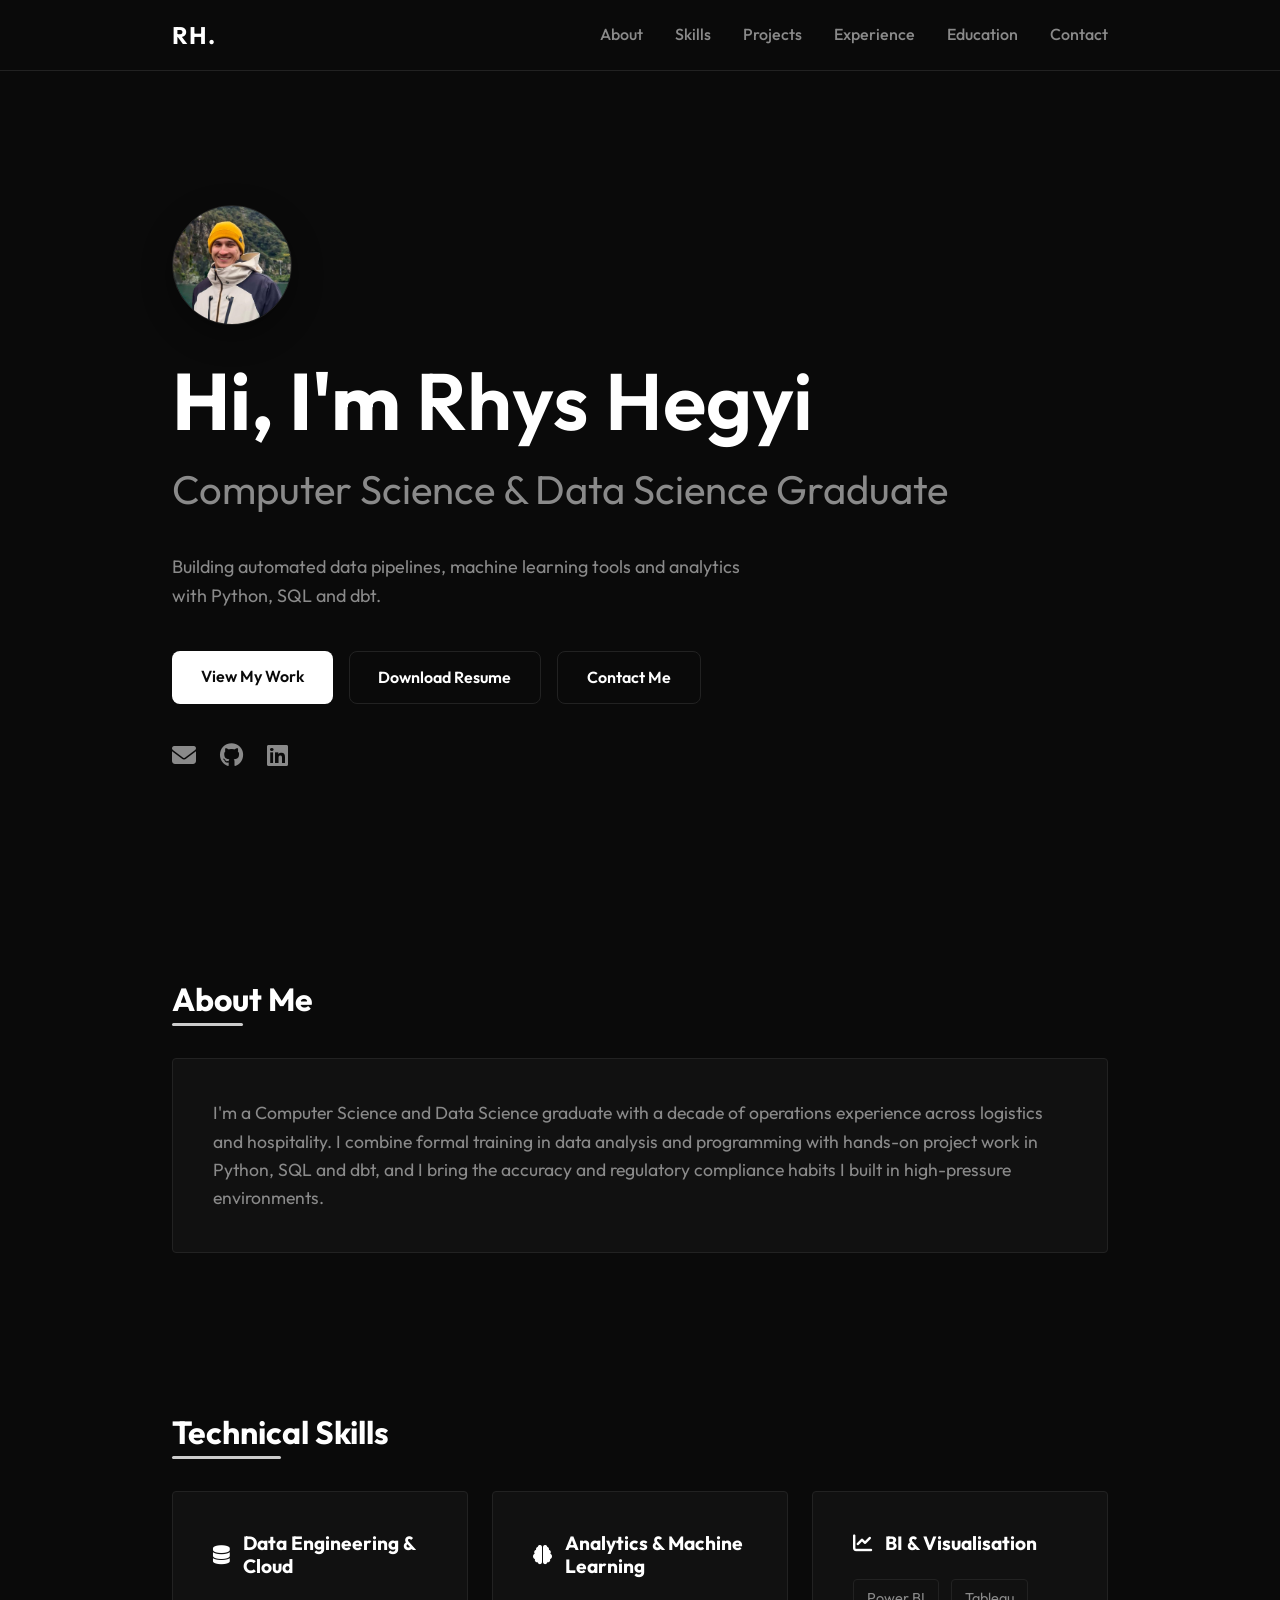
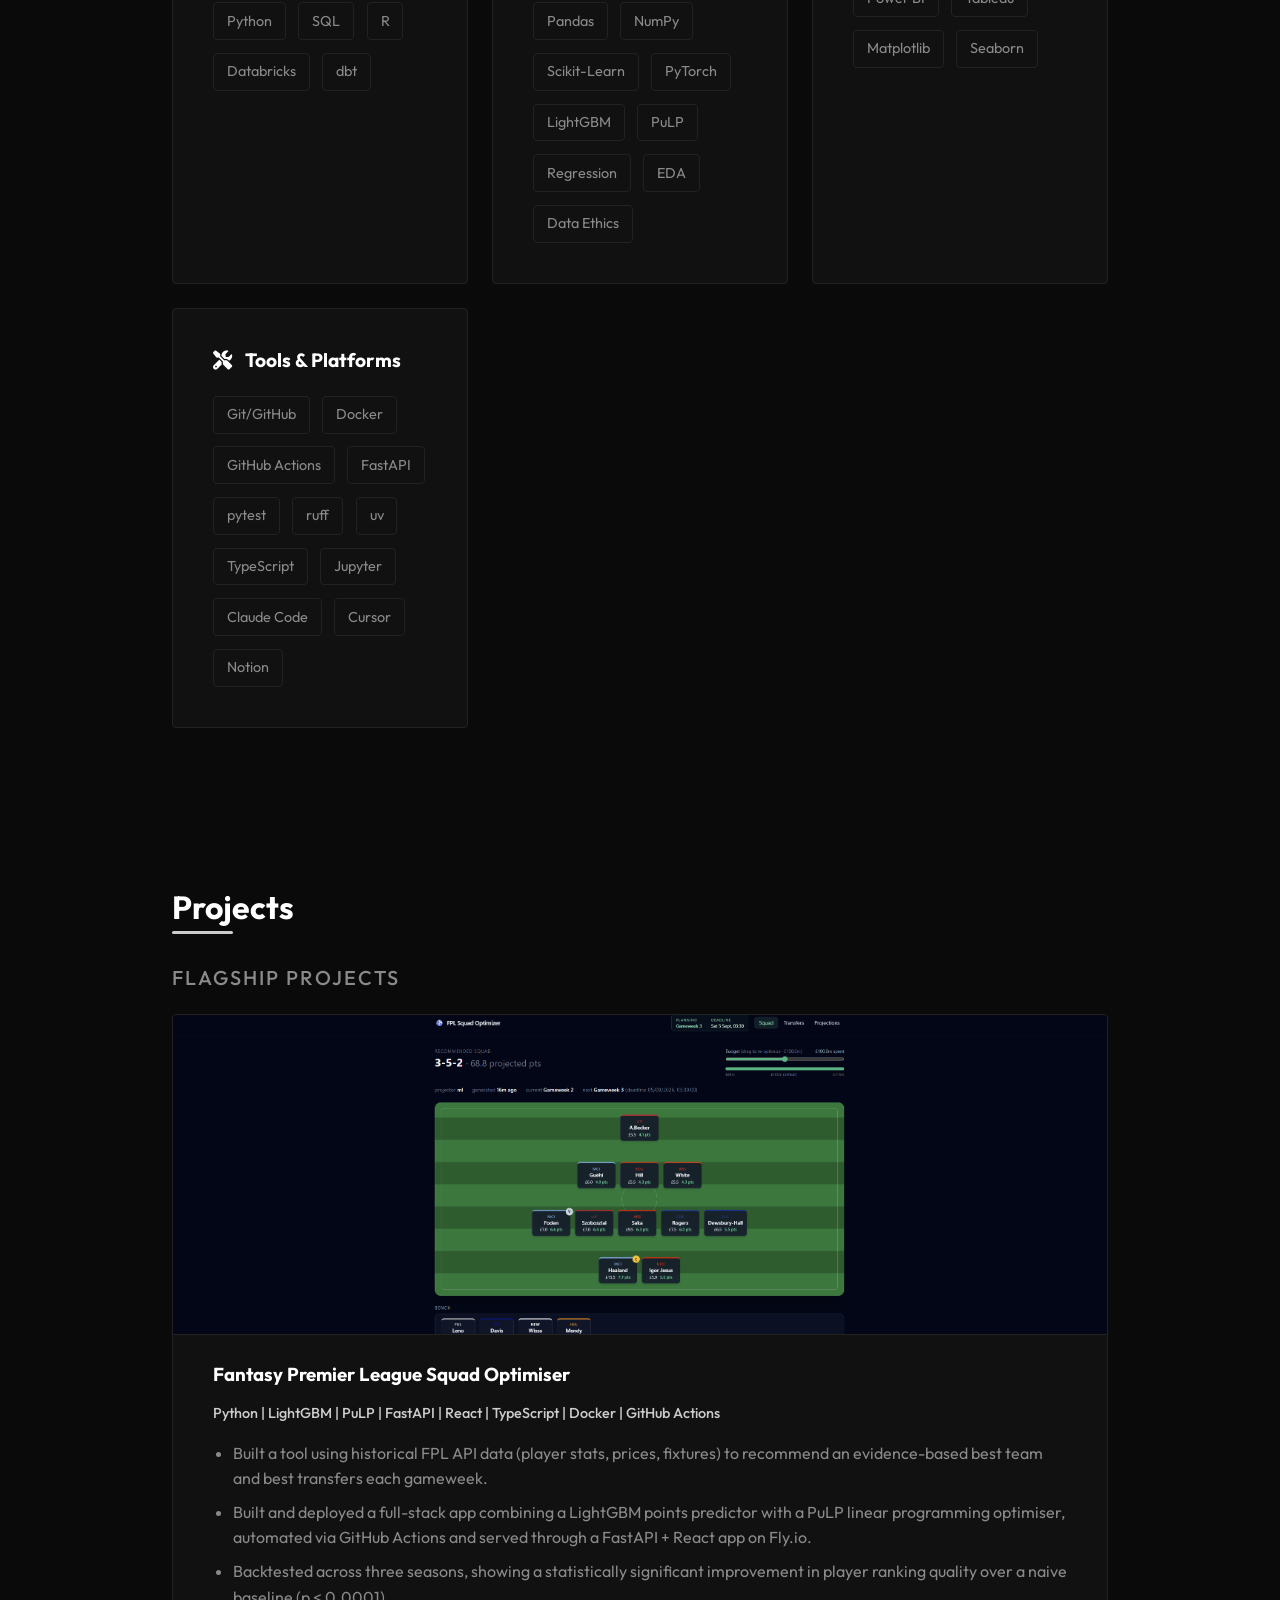
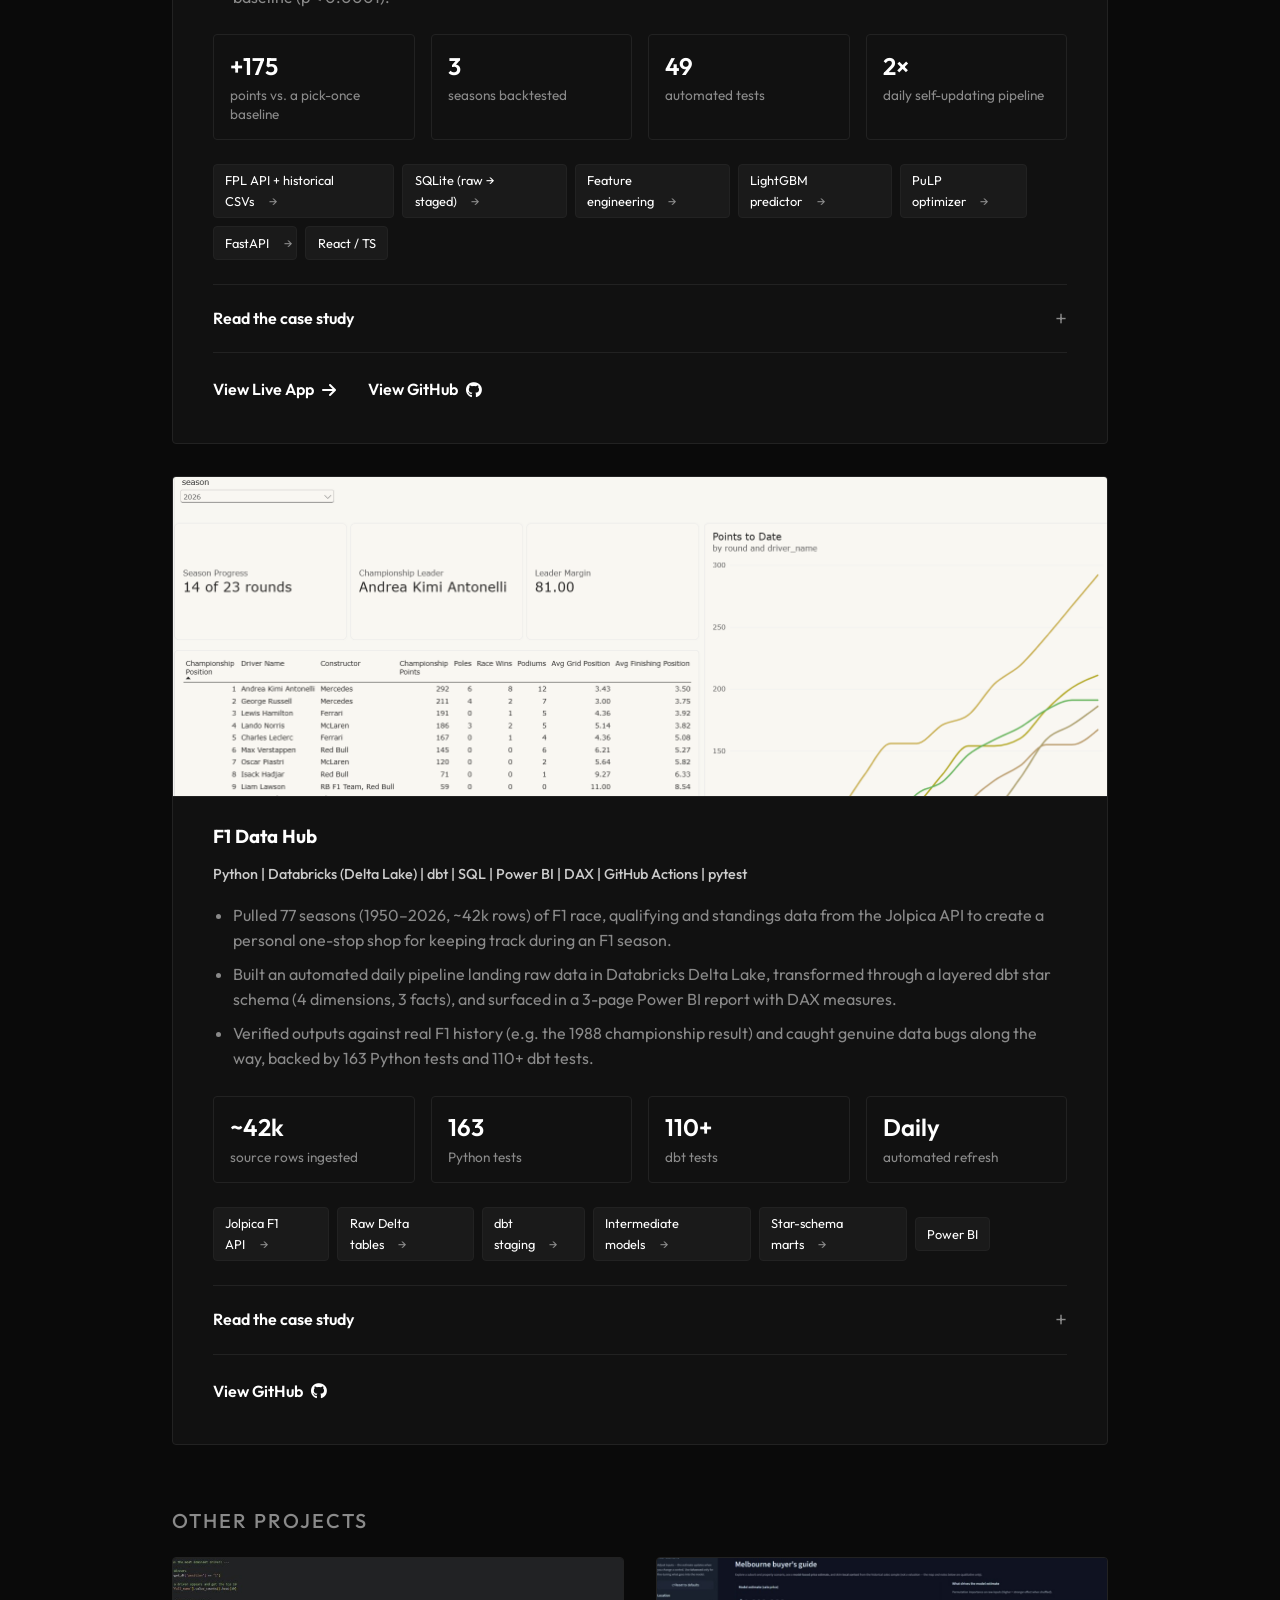
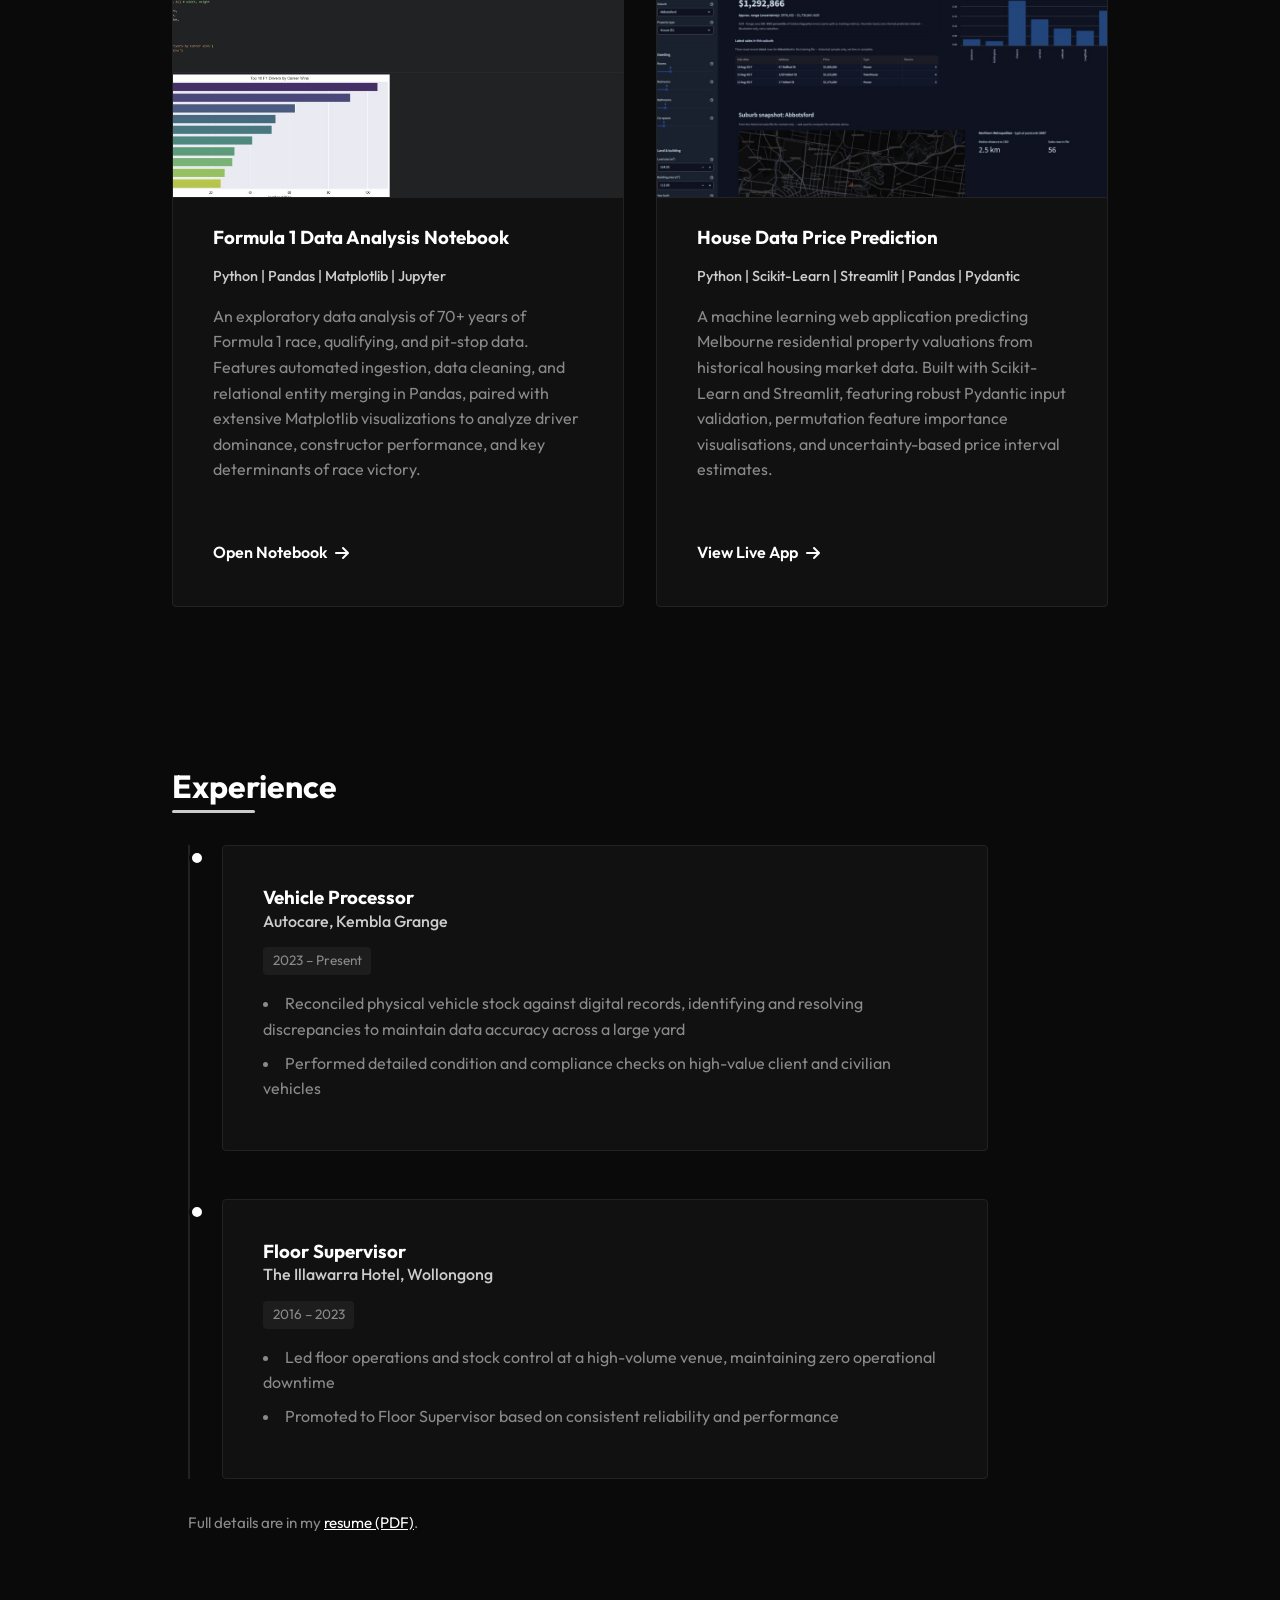
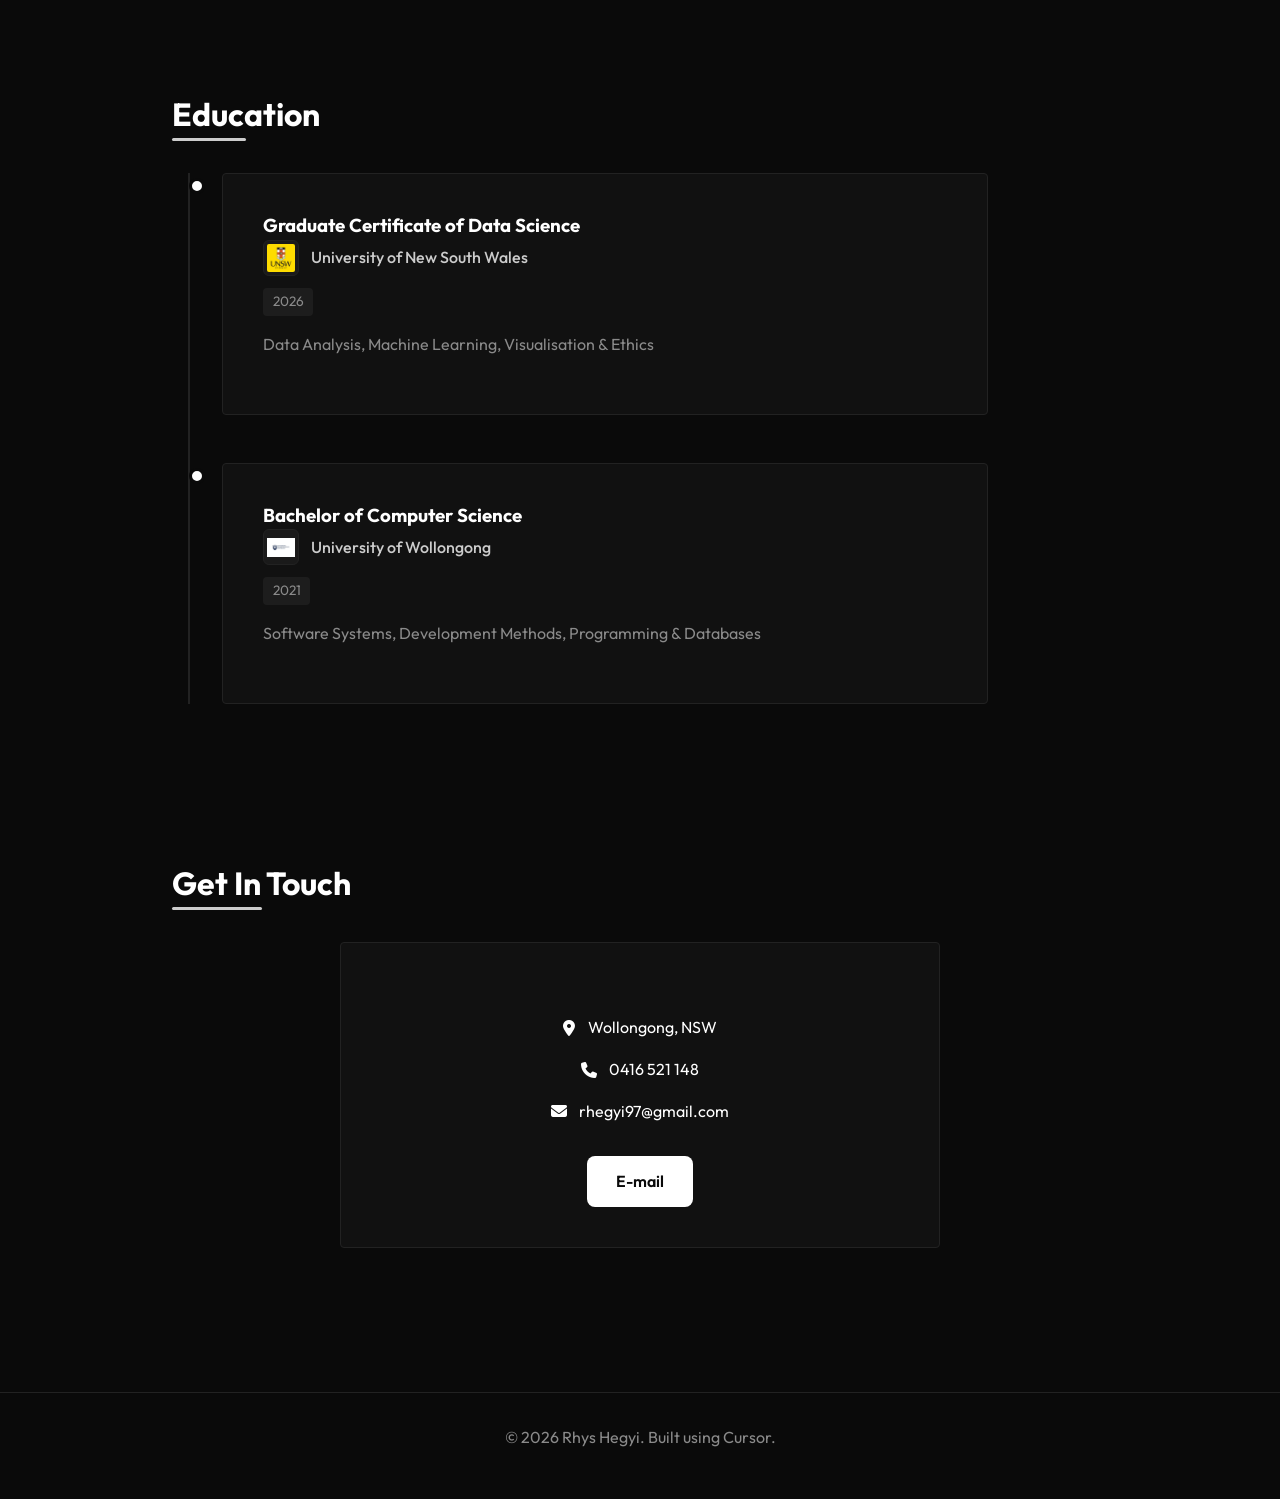
==== commit eaac1f7e: "Reword flagship project descriptions to match resume - Replace intro paragraphs with the resume's pr" ====
--- a/index.html
+++ b/index.html
@@ -130,9 +130,13 @@
                     <img class="project-image" src="assets/projects/fpl_optimizer.png" alt="Screenshot of Fantasy Premier League Squad Optimizer"
                         width="1200" height="675" loading="lazy" decoding="async">
                     <div class="project-content">
-                        <h3>FPL Squad Optimizer</h3>
-                        <p class="tech-stack">Python | LightGBM | PuLP | SQLite | FastAPI | React | TypeScript | Docker | GitHub Actions</p>
-                        <p>Fantasy Premier League squad and transfer decisions are usually made on gut feel. I built a tool that answers two questions with data: what is the optimal 15-man squad, and given an existing squad, what is the best transfer this week? It respects FPL's real constraints: a £100m budget, a 2/5/5/3 squad shape, a maximum of 3 players per club, and -4 point transfer hits.</p>
+                        <h3>Fantasy Premier League Squad Optimiser</h3>
+                        <p class="tech-stack">Python | LightGBM | PuLP | FastAPI | React | TypeScript | Docker | GitHub Actions</p>
+                        <ul class="project-summary">
+                            <li>Built a tool using historical FPL API data (player stats, prices, fixtures) to recommend an evidence-based best team and best transfers each gameweek.</li>
+                            <li>Built and deployed a full-stack app combining a LightGBM points predictor with a PuLP linear programming optimiser, automated via GitHub Actions and served through a FastAPI + React app on Fly.io.</li>
+                            <li>Backtested across three seasons, showing a statistically significant improvement in player ranking quality over a naive baseline (p &lt; 0.0001).</li>
+                        </ul>
 
                         <ul class="project-stats">
                             <li><strong>+175</strong> points vs. a pick-once baseline</li>
@@ -200,7 +204,11 @@
                     <div class="project-content">
                         <h3>F1 Data Hub</h3>
                         <p class="tech-stack">Python | Databricks (Delta Lake) | dbt | SQL | Power BI | DAX | GitHub Actions | pytest</p>
-                        <p>A daily, API-driven data pipeline covering 77 Formula 1 seasons (1950–2026). I built it in response to interview feedback: a recruiter wanted evidence of <em>why</em> data architecture layers exist, not just proof that the tools had been used, and pushed me to move from static CSVs to a live pipeline. Raw API data lands untouched in Databricks, dbt reshapes it into a star schema, and a 3-page Power BI report sits on top.</p>
+                        <ul class="project-summary">
+                            <li>Pulled 77 seasons (1950–2026, ~42k rows) of F1 race, qualifying and standings data from the Jolpica API to create a personal one-stop shop for keeping track during an F1 season.</li>
+                            <li>Built an automated daily pipeline landing raw data in Databricks Delta Lake, transformed through a layered dbt star schema (4 dimensions, 3 facts), and surfaced in a 3-page Power BI report with DAX measures.</li>
+                            <li>Verified outputs against real F1 history (e.g. the 1988 championship result) and caught genuine data bugs along the way, backed by 163 Python tests and 110+ dbt tests.</li>
+                        </ul>
 
                         <ul class="project-stats">
                             <li><strong>~42k</strong> source rows ingested</li>
--- a/style.css
+++ b/style.css
@@ -465,6 +465,16 @@
 .flagship-card .project-image {
     height: 320px;
     object-position: 50% 0%;
+}
+
+.project-summary {
+    color: var(--text-secondary);
+    padding-left: 1.25rem;
+    margin-bottom: 1rem;
+}
+
+.project-summary li {
+    margin-bottom: 0.5rem;
 }
 
 .project-stats {
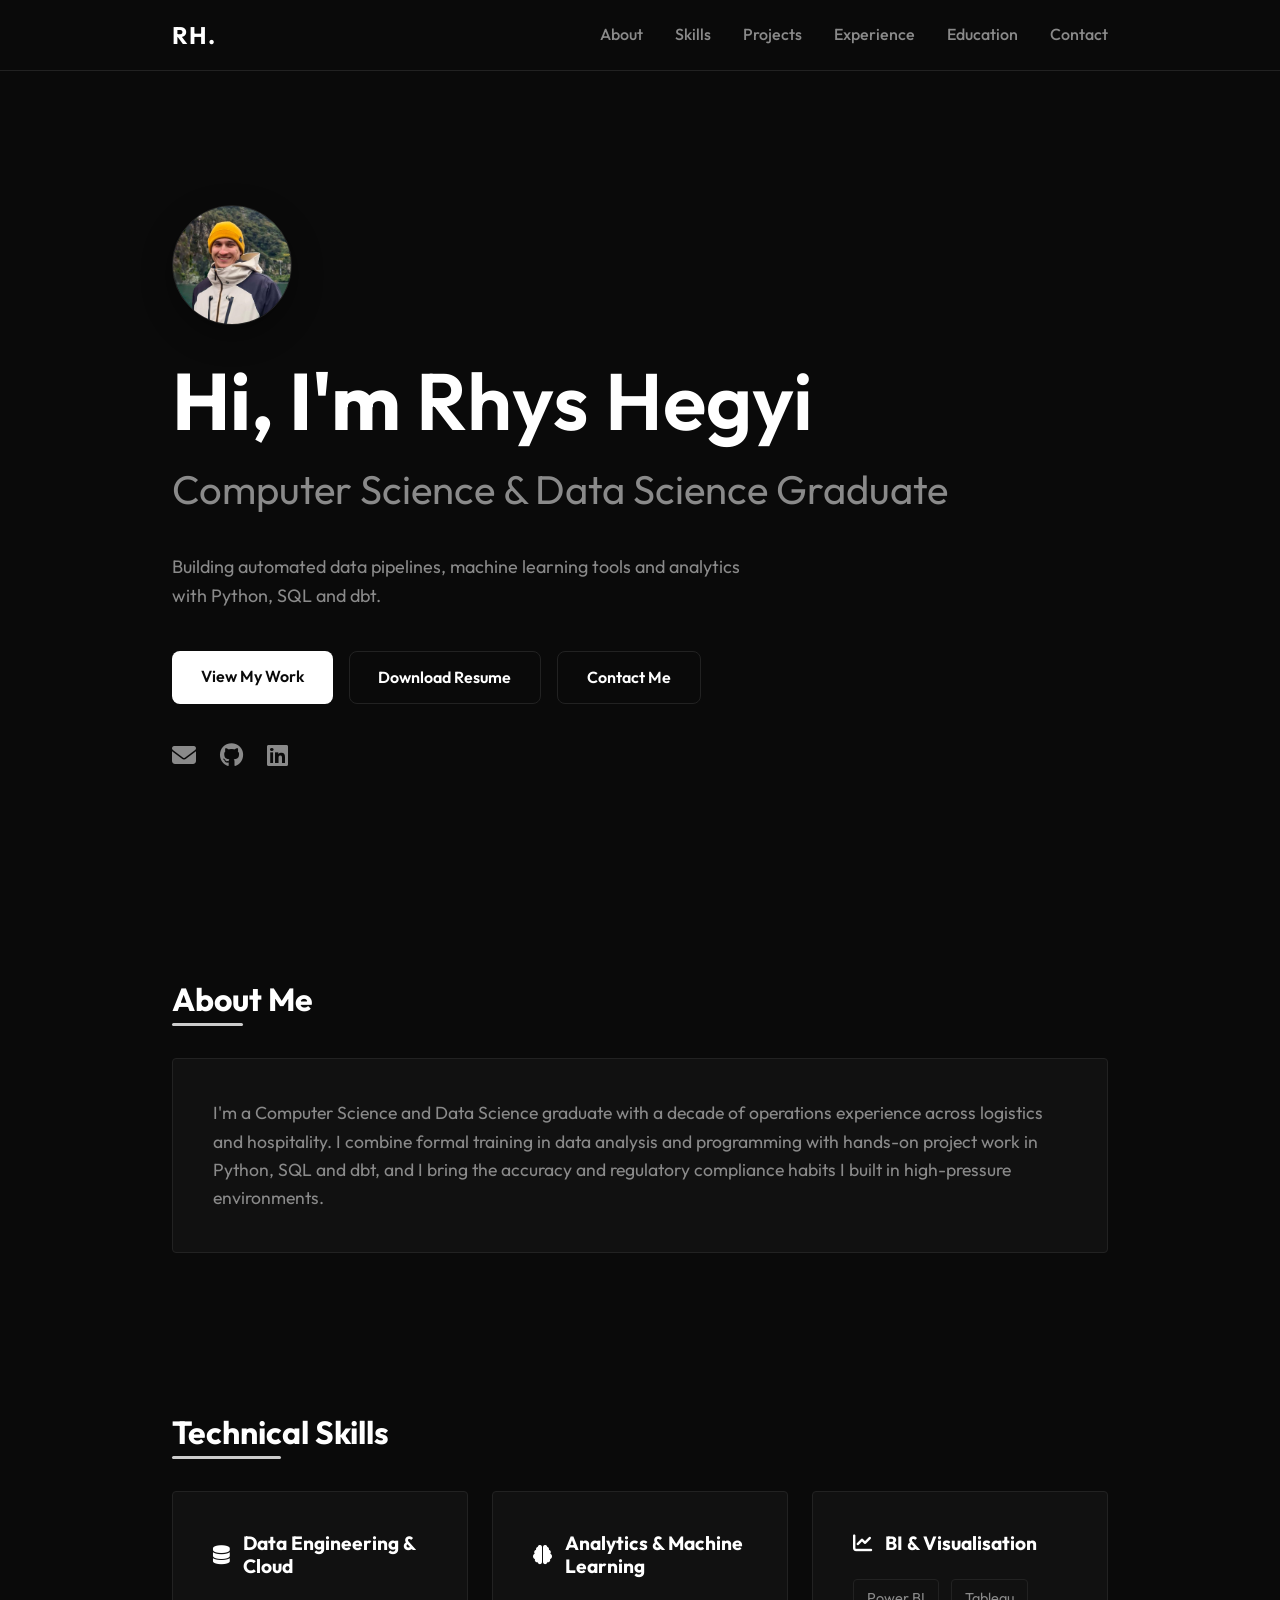
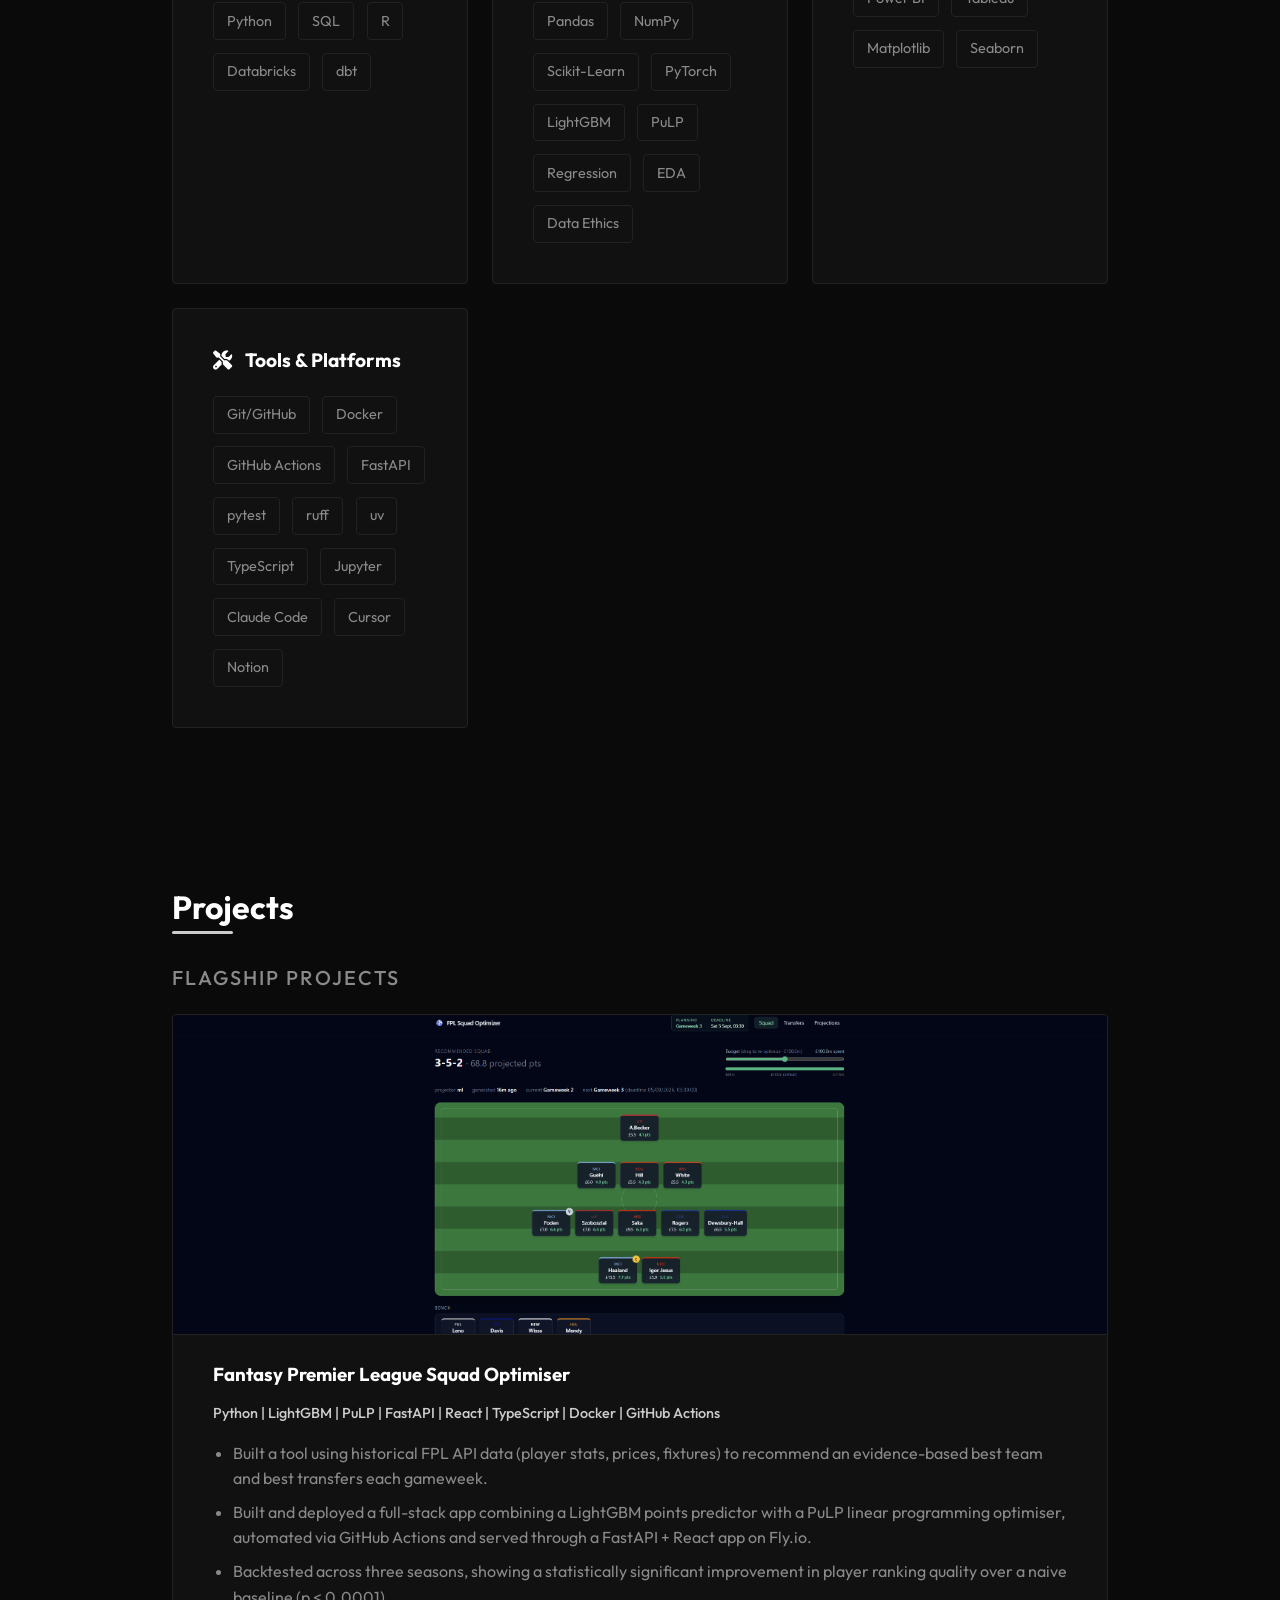
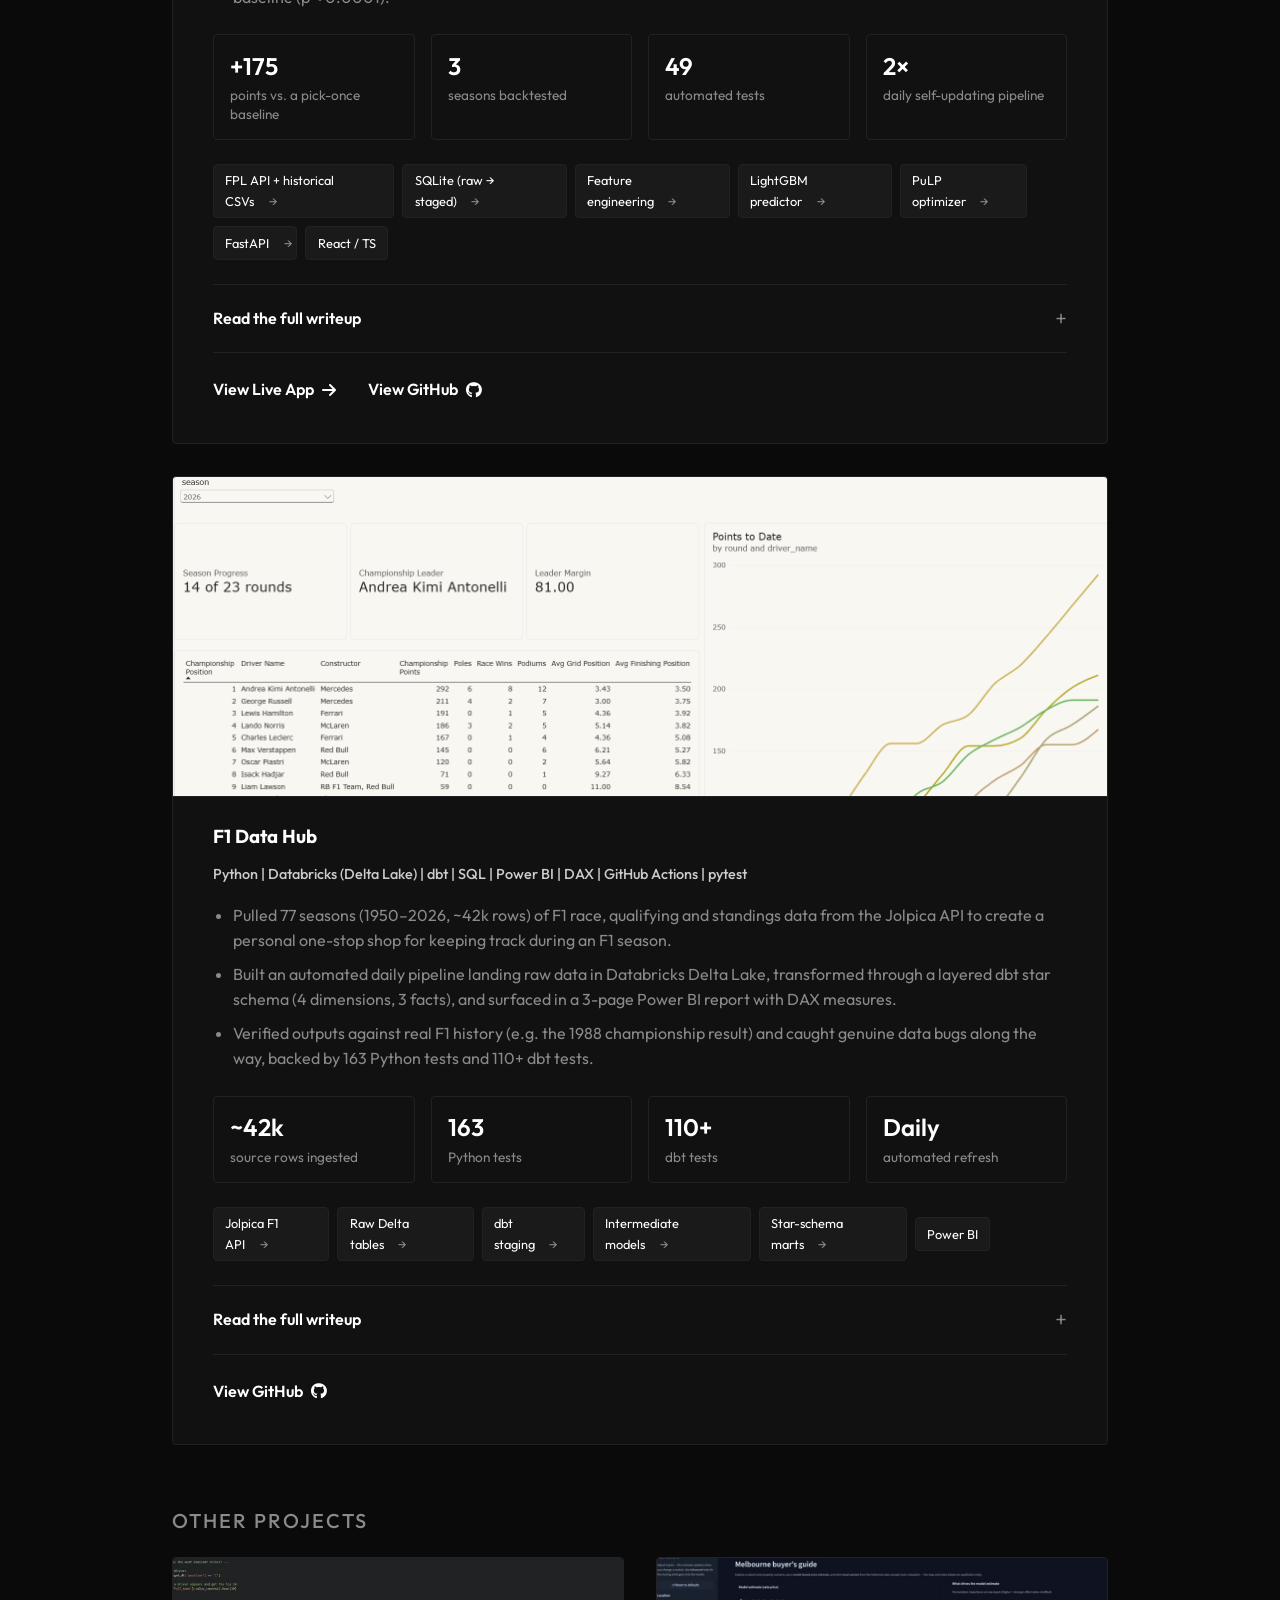
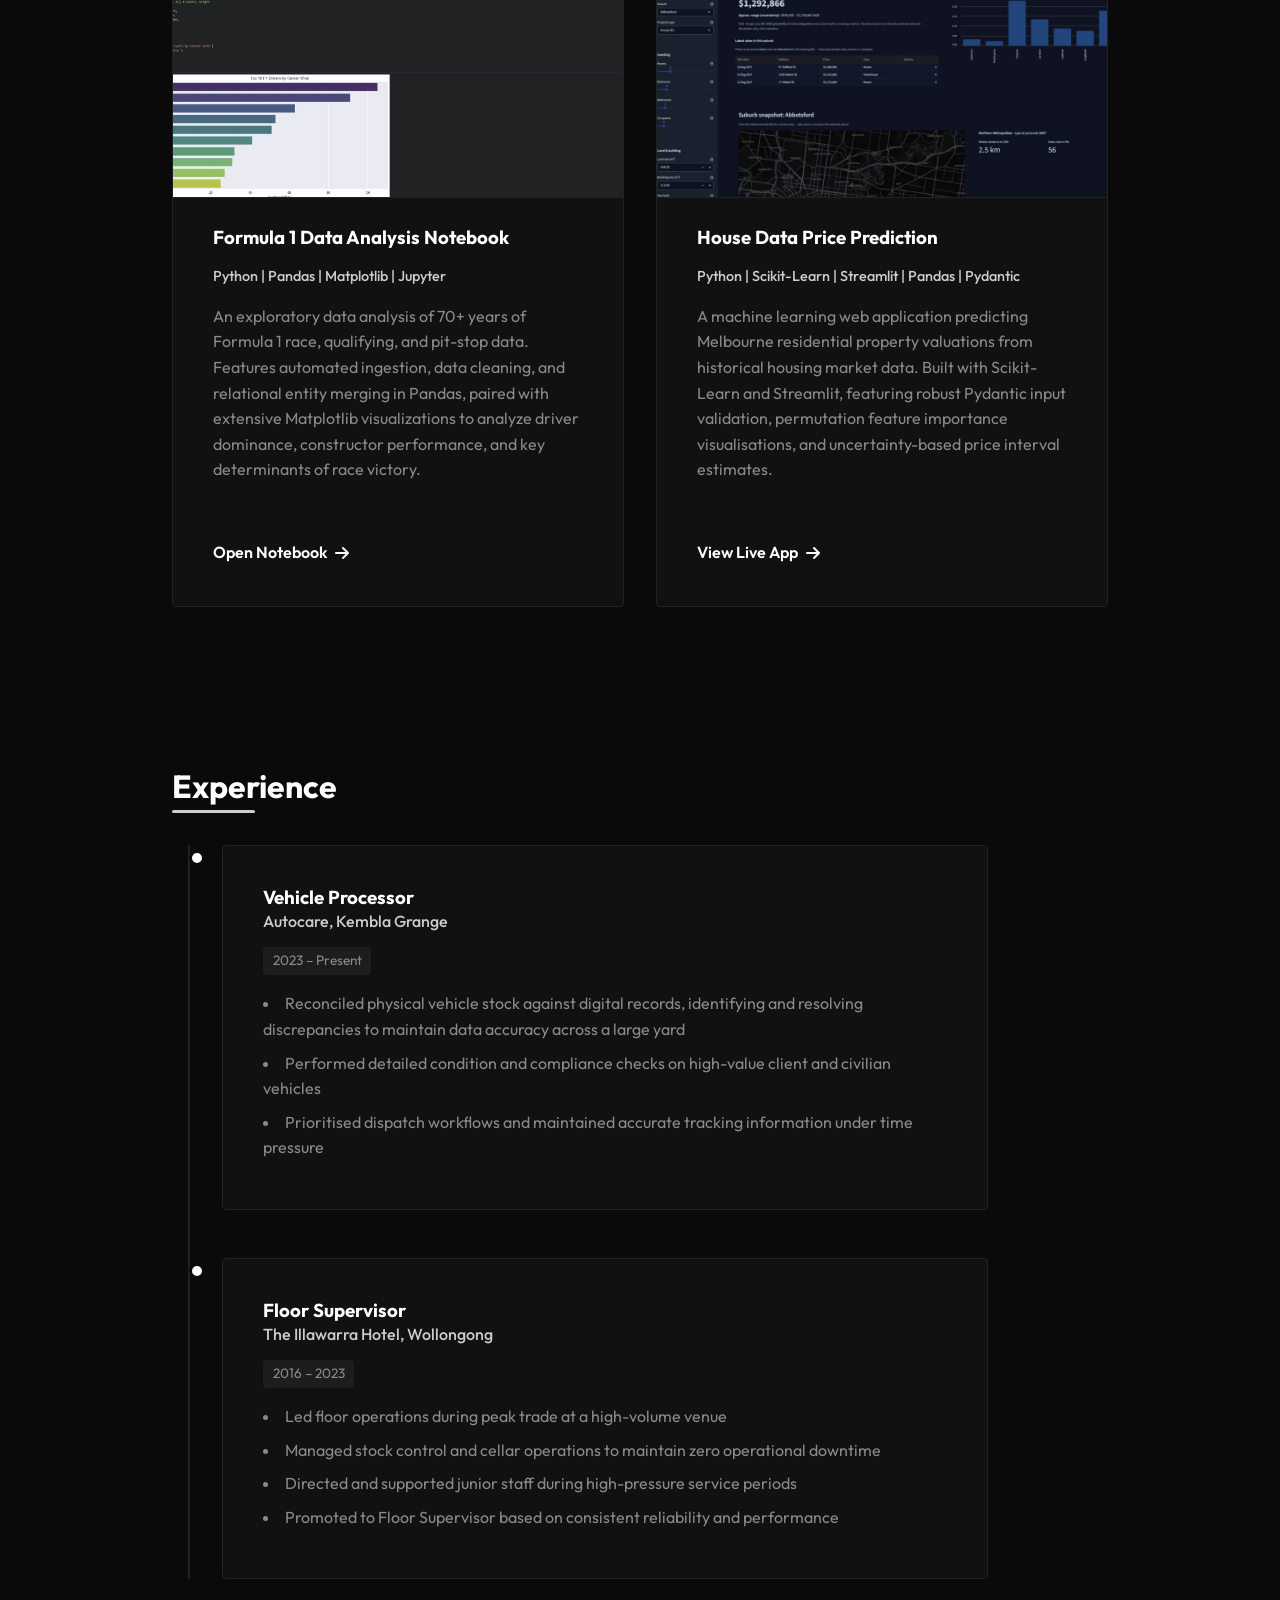
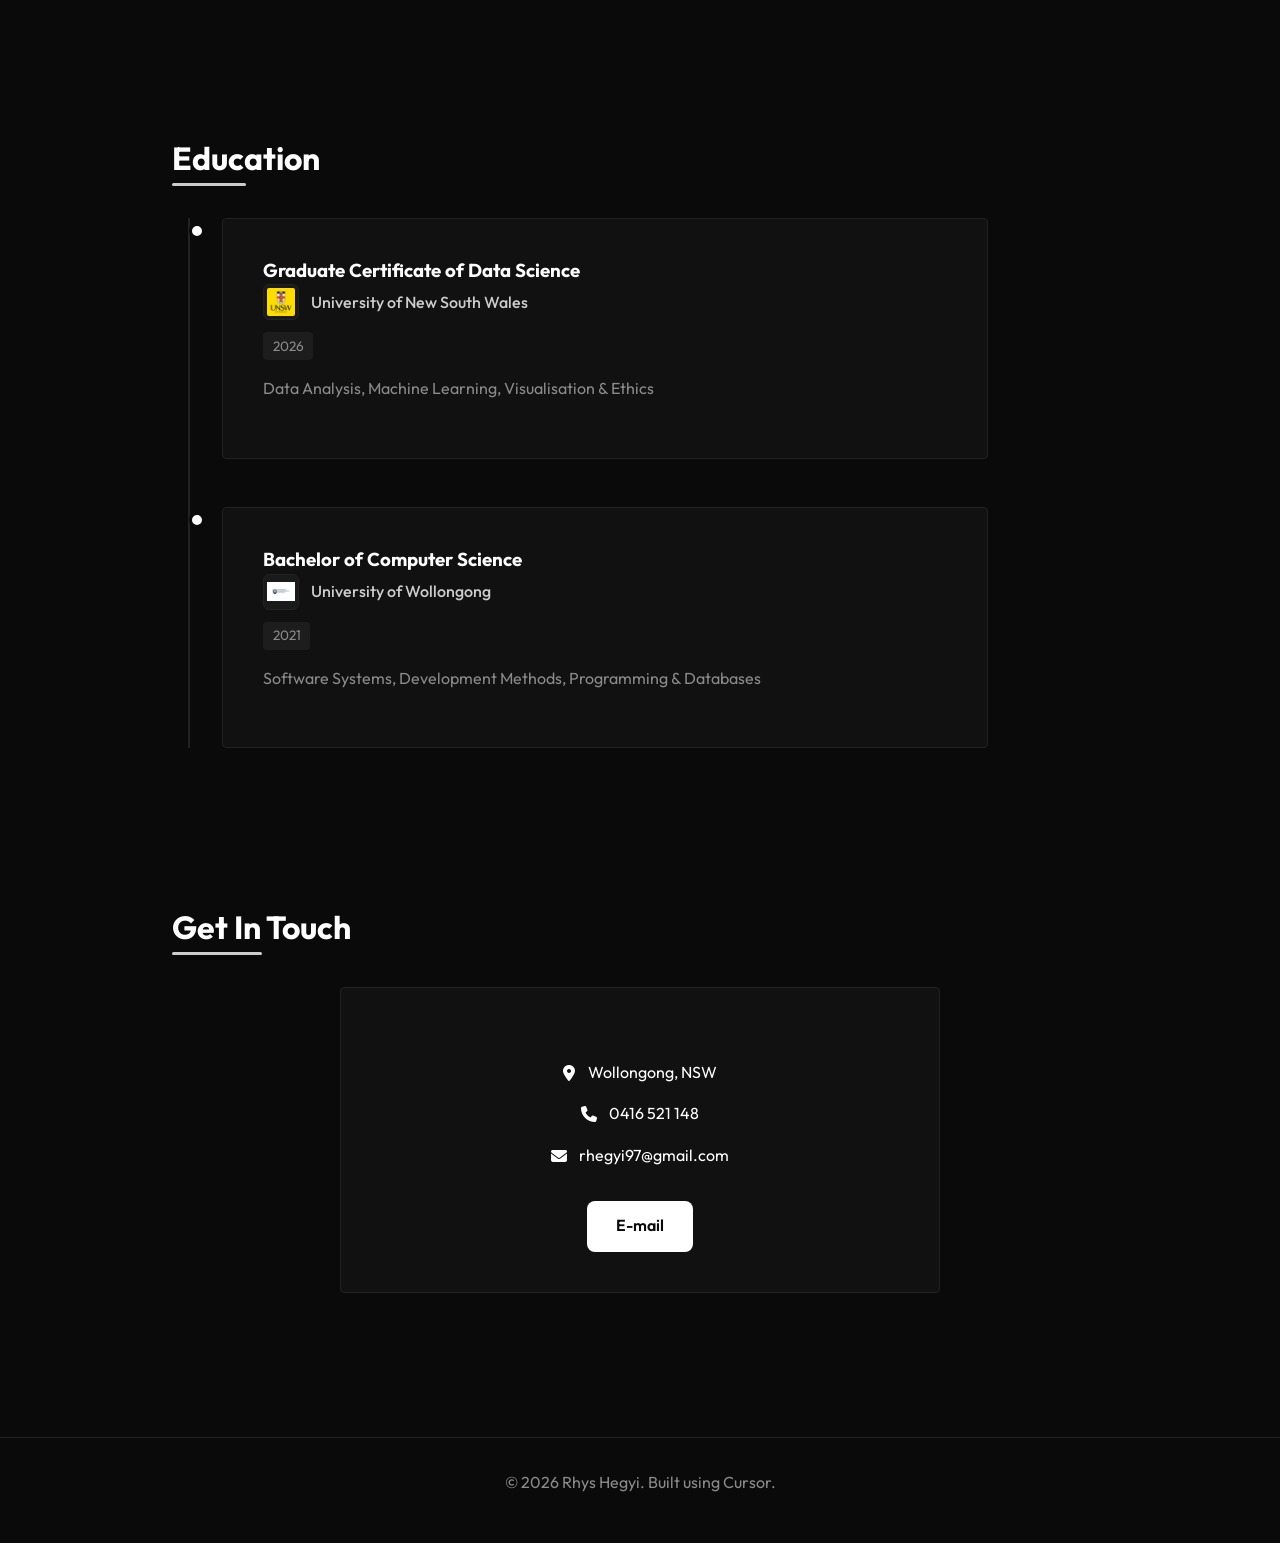
==== commit a0d39a26: "Show full employment details in Experience section - Restore all resume bullets for both roles - Rem" ====
--- a/index.html
+++ b/index.html
@@ -156,7 +156,7 @@
                         </div>
 
                         <details class="case-study">
-                            <summary>Read the case study</summary>
+                            <summary>Read the full writeup</summary>
                             <div class="case-study-body">
                                 <h4>Data</h4>
                                 <p>The public FPL API (bootstrap-static, fixtures, element-summary, entry lookup) plus 3 seasons of historical per-gameweek data from the vaastav/Fantasy-Premier-League community dataset. GitHub Actions runs the full pipeline twice a day and redeploys automatically when the artifacts change.</p>
@@ -227,7 +227,7 @@
                         </div>
 
                         <details class="case-study">
-                            <summary>Read the case study</summary>
+                            <summary>Read the full writeup</summary>
                             <div class="case-study-body">
                                 <h4>Data</h4>
                                 <p>The Jolpica F1 API, the actively maintained successor to Ergast (which shut down in 2024). It covers races, results, qualifying and standings. Data flows from raw Delta tables through dbt staging (parse and cast), then intermediate models (joins, rolling form), then star-schema marts (4 dimensions, 3 facts).</p>
@@ -324,6 +324,7 @@
                         <ul>
                             <li>Reconciled physical vehicle stock against digital records, identifying and resolving discrepancies to maintain data accuracy across a large yard</li>
                             <li>Performed detailed condition and compliance checks on high-value client and civilian vehicles</li>
+                            <li>Prioritised dispatch workflows and maintained accurate tracking information under time pressure</li>
                         </ul>
                     </div>
                 </div>
@@ -334,13 +335,14 @@
                         <h4>The Illawarra Hotel, Wollongong</h4>
                         <span class="date">2016 – 2023</span>
                         <ul>
-                            <li>Led floor operations and stock control at a high-volume venue, maintaining zero operational downtime</li>
+                            <li>Led floor operations during peak trade at a high-volume venue</li>
+                            <li>Managed stock control and cellar operations to maintain zero operational downtime</li>
+                            <li>Directed and supported junior staff during high-pressure service periods</li>
                             <li>Promoted to Floor Supervisor based on consistent reliability and performance</li>
                         </ul>
                     </div>
                 </div>
             </div>
-            <p class="section-note">Full details are in my <a href="assets/Rhys%20Hegyi%20Resume.pdf" download="Rhys_Hegyi_Resume.pdf">resume (PDF)</a>.</p>
         </section>
 
         <!-- Education Section -->
--- a/style.css
+++ b/style.css
@@ -316,19 +316,6 @@
 
 .timeline-content .edu-date {
     margin-top: 0.75rem;
-}
-
-.section-note {
-    margin: 2rem 0 0 1rem;
-    font-size: 0.95rem;
-}
-
-.section-note a {
-    color: var(--text-primary);
-}
-
-.section-note a:hover {
-    color: var(--accent-color);
 }
 
 /* Education logos */
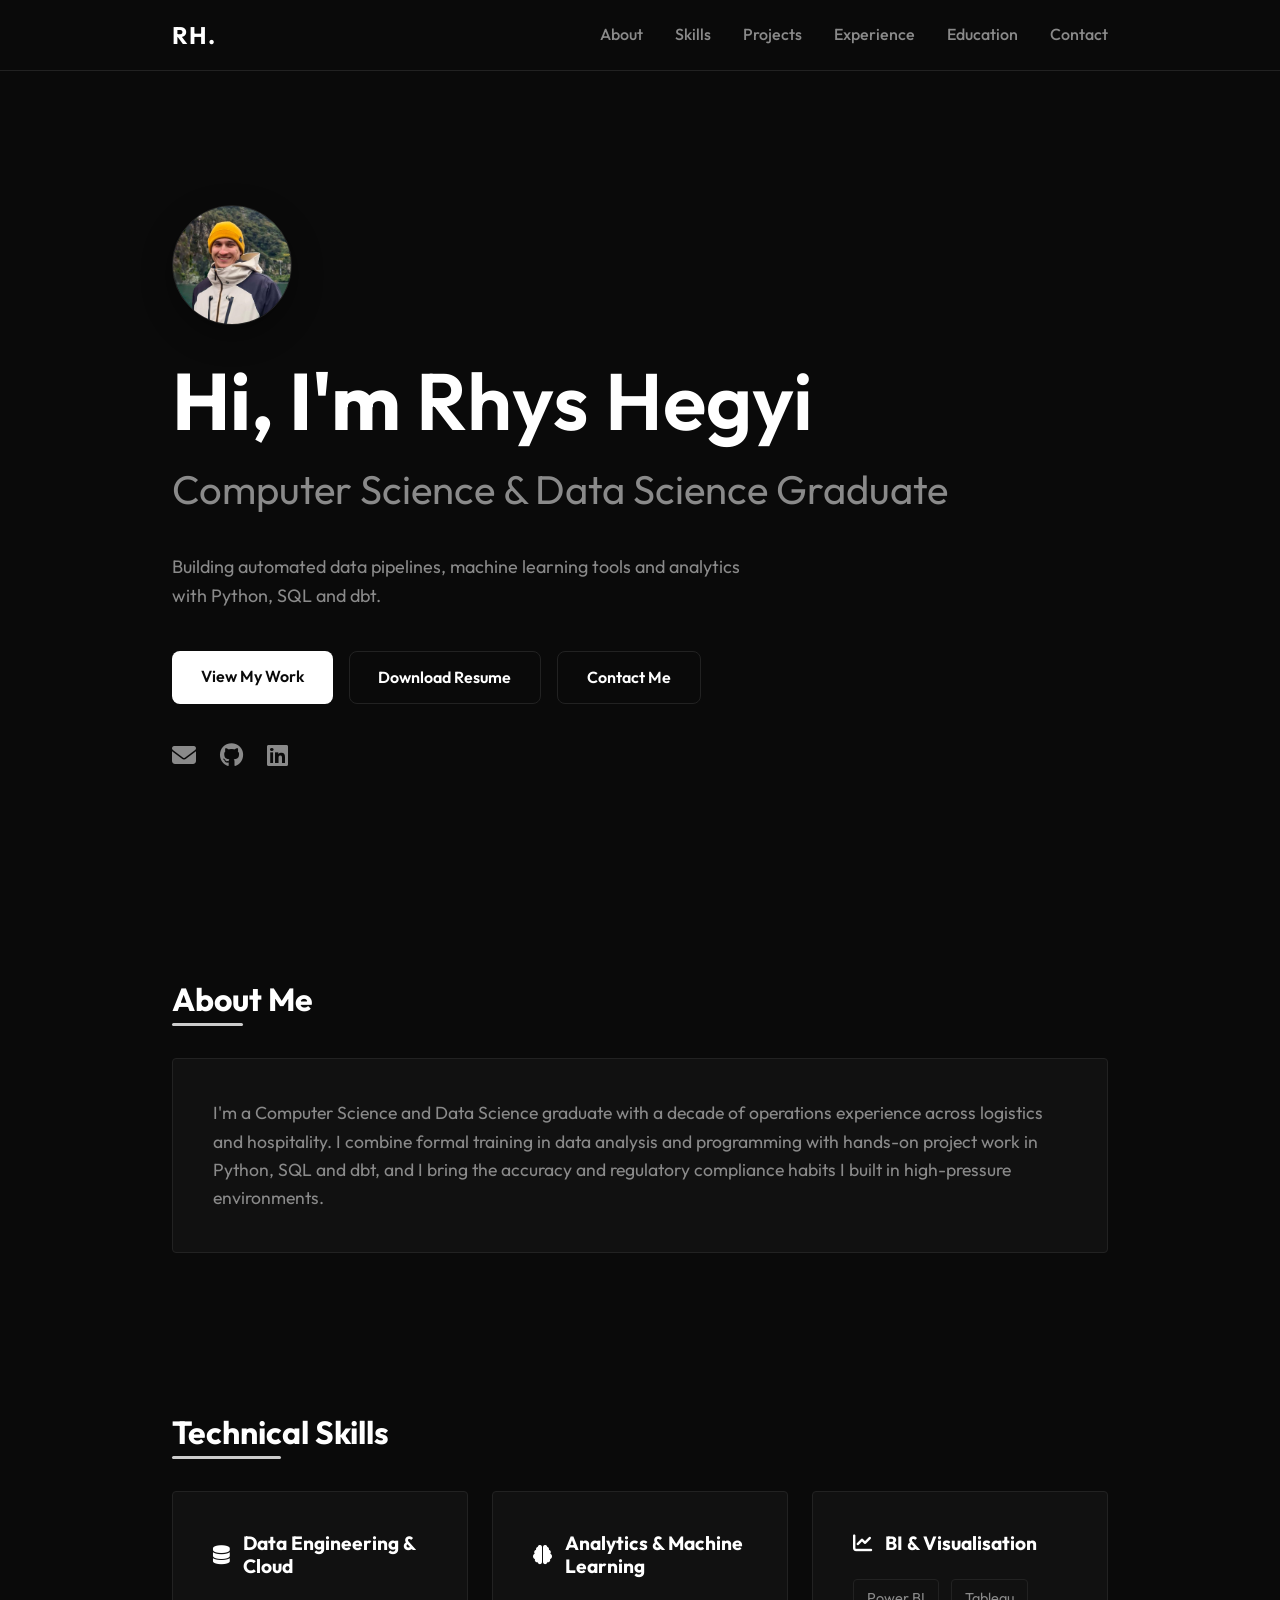
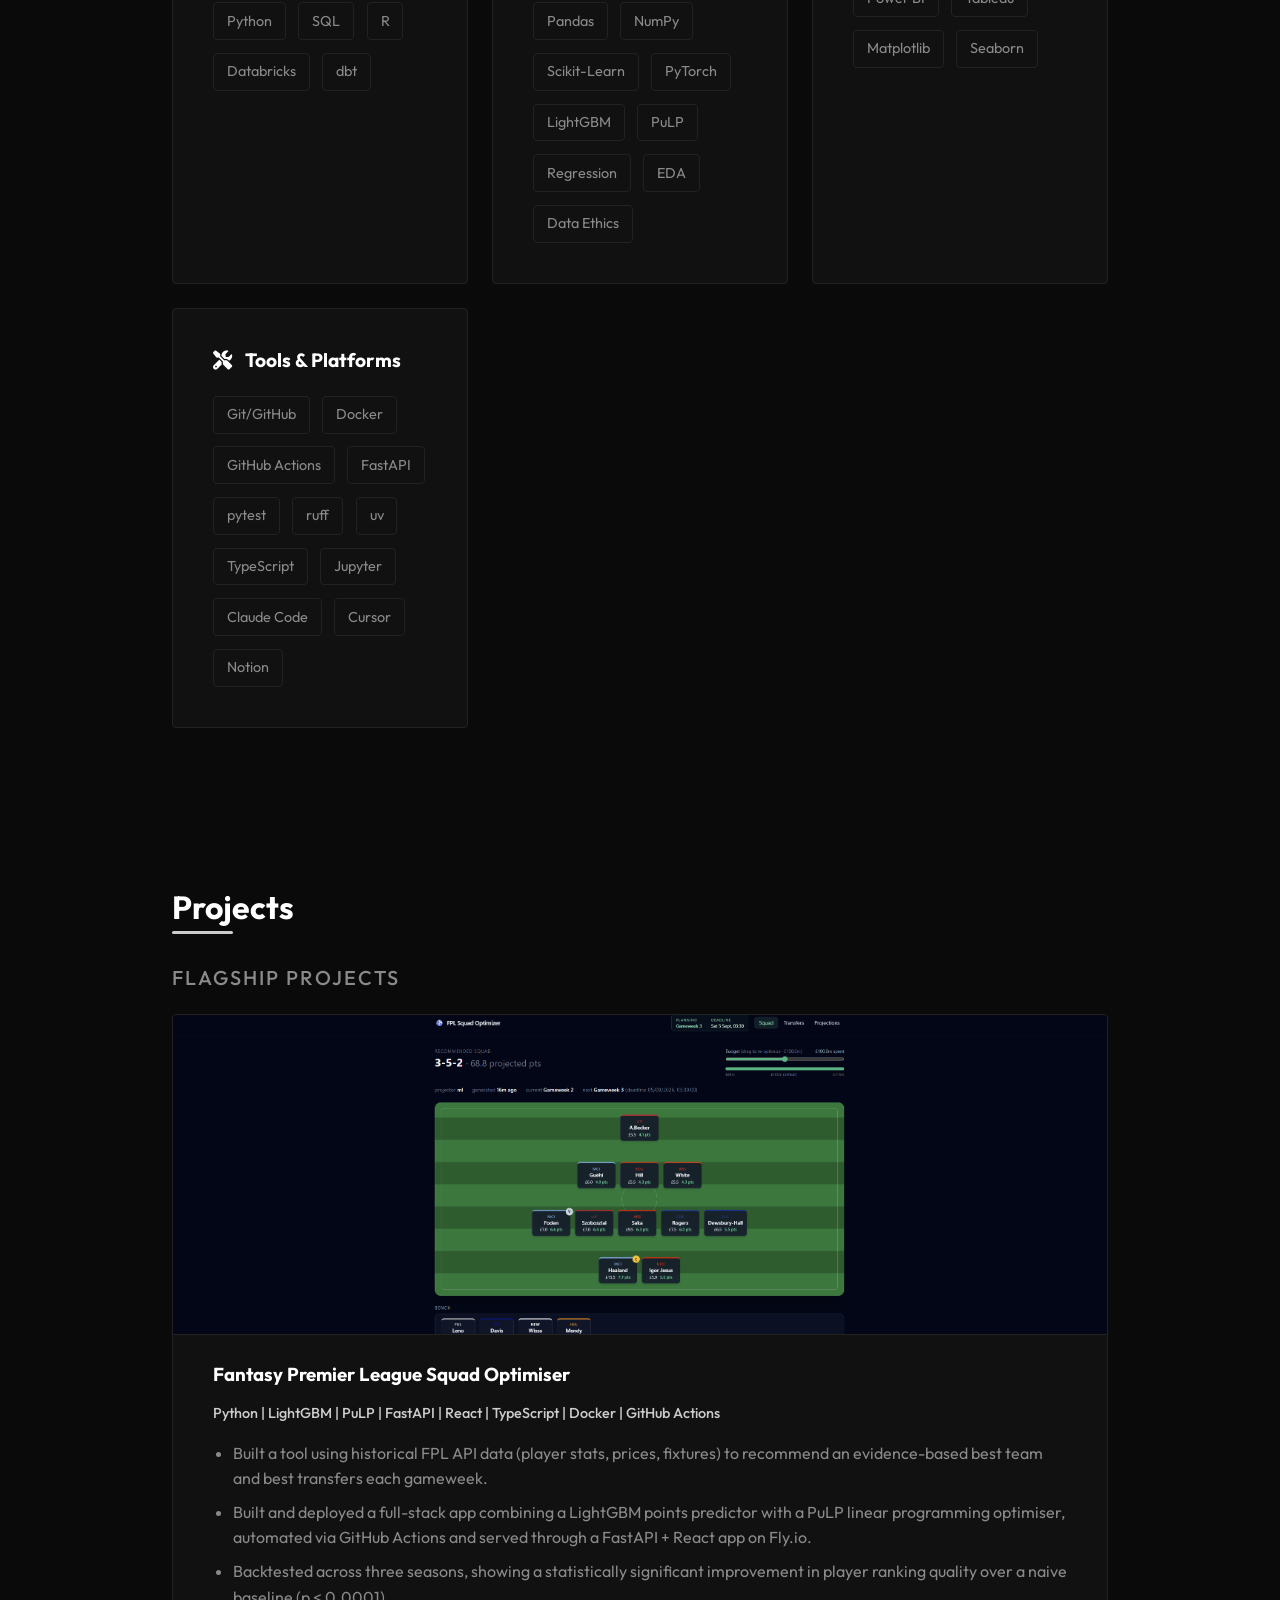
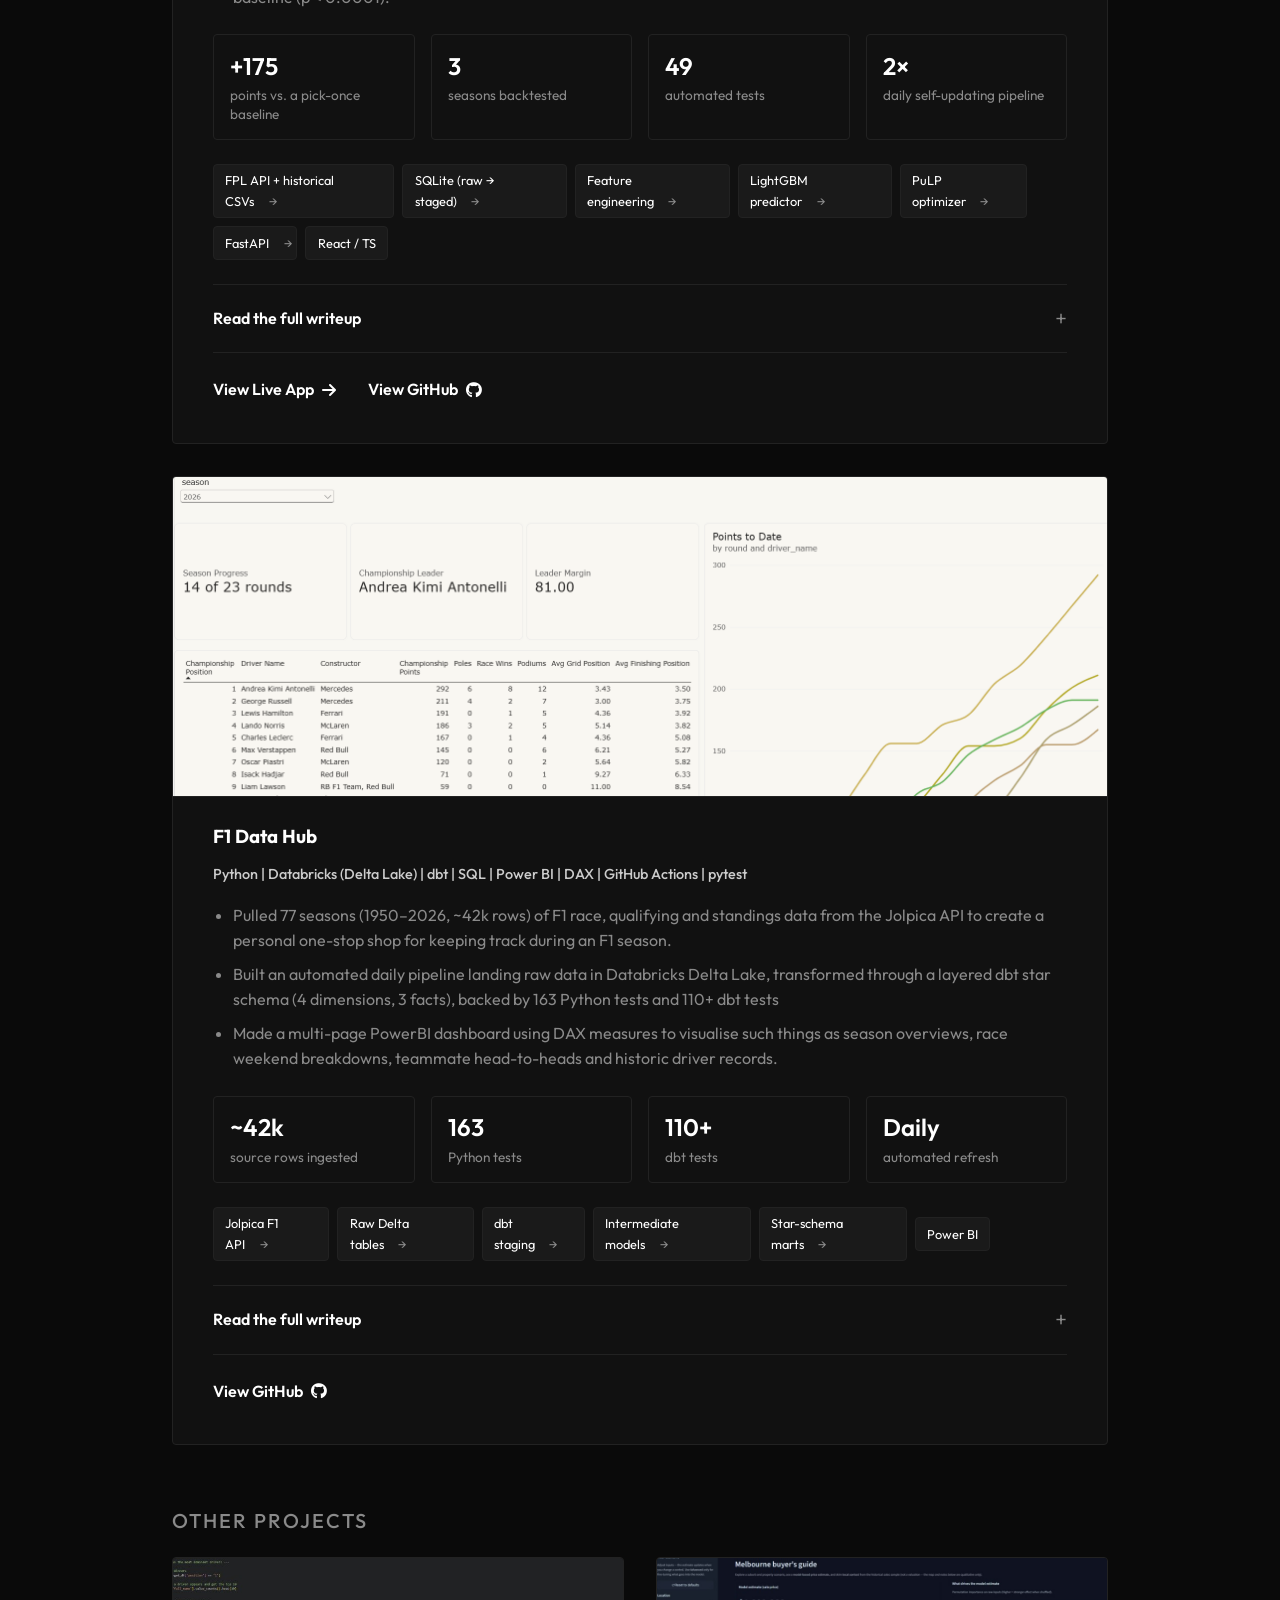
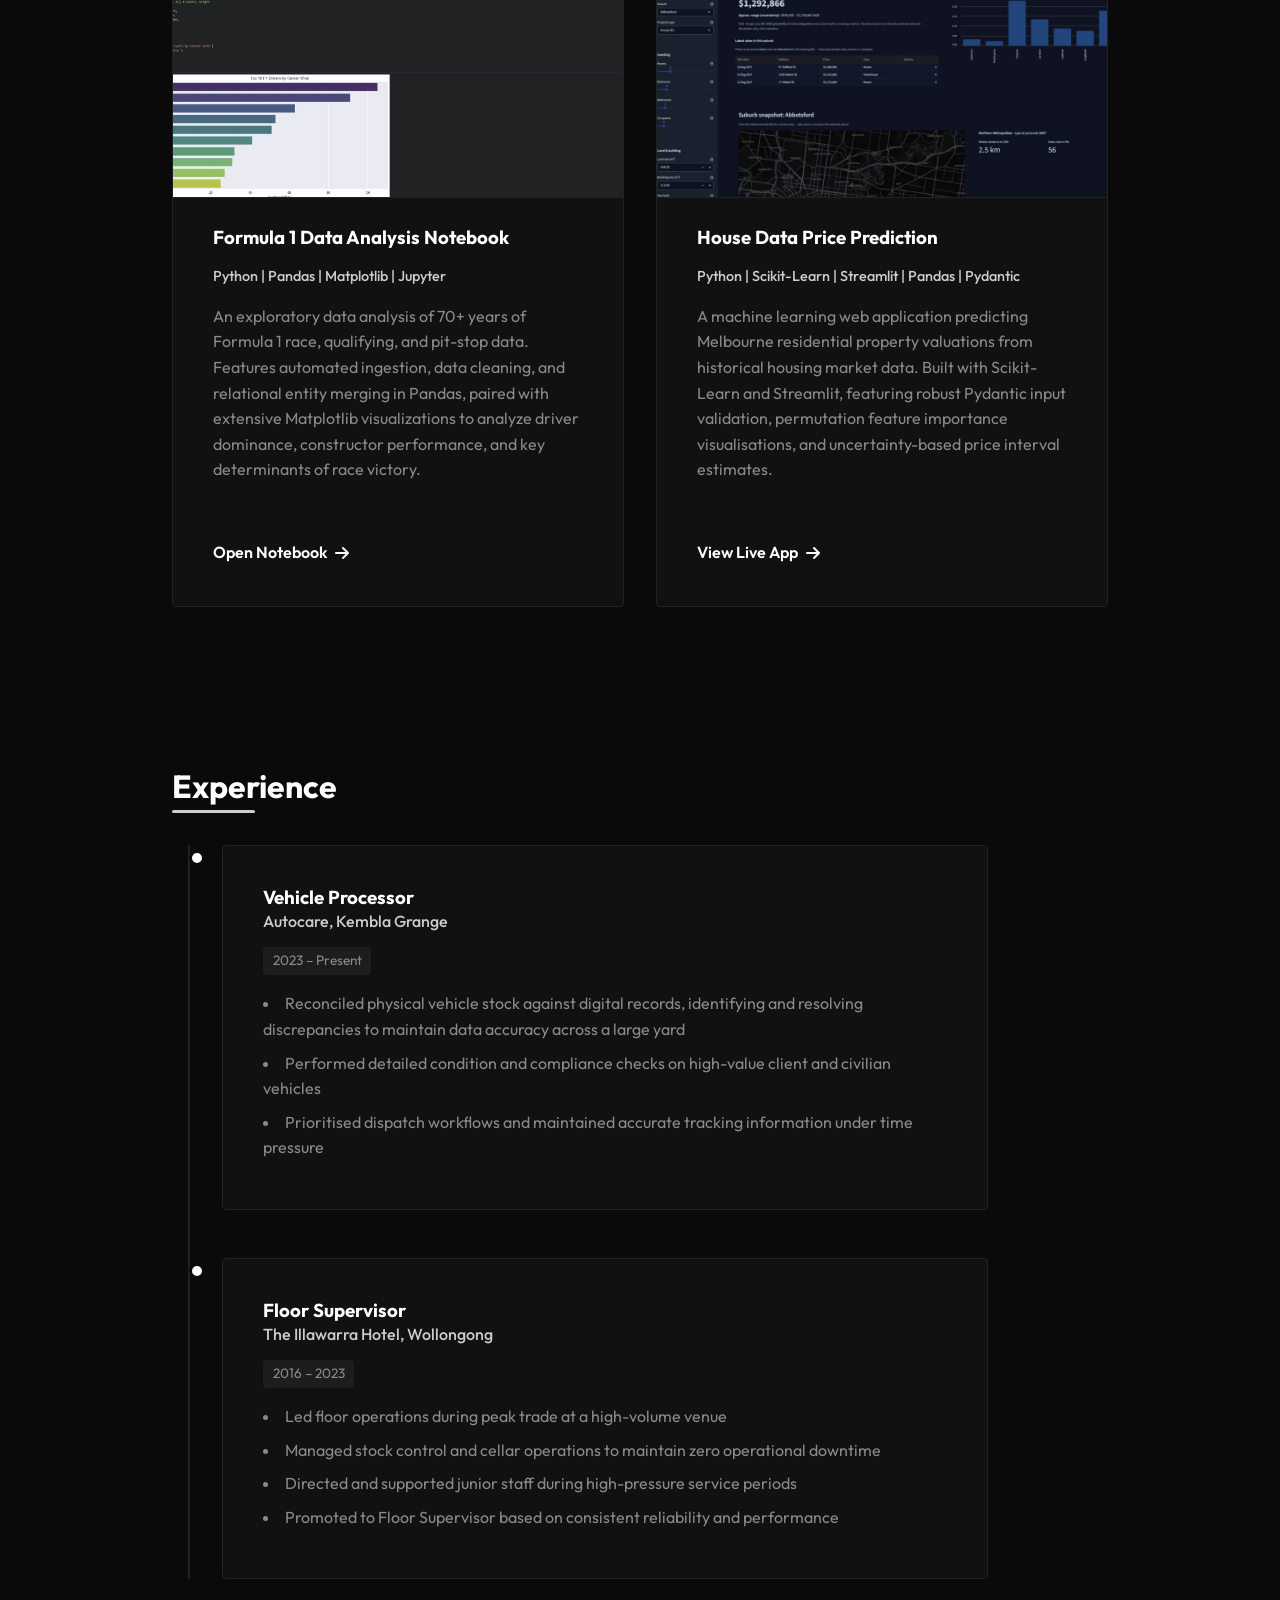
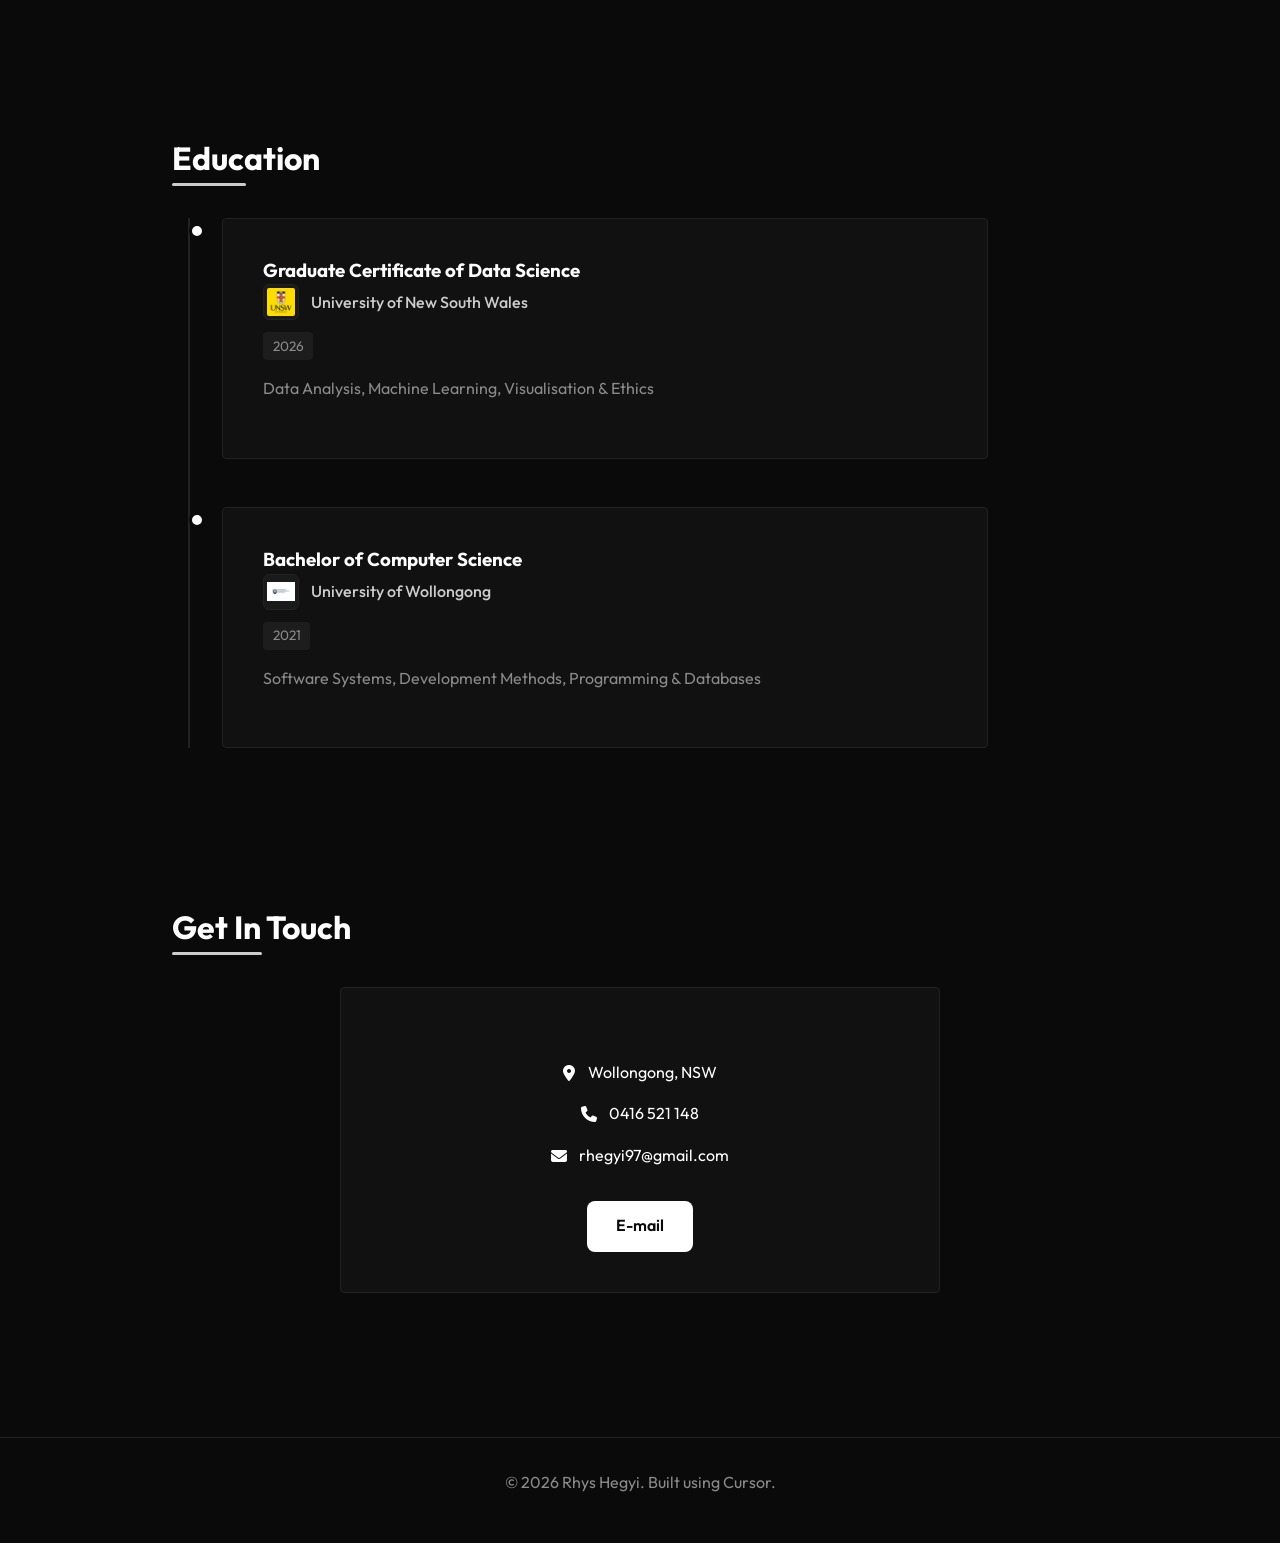
==== commit a71308d4: "updated resume and f1 project descriptions" ====
--- a/index.html
+++ b/index.html
@@ -206,8 +206,10 @@
                         <p class="tech-stack">Python | Databricks (Delta Lake) | dbt | SQL | Power BI | DAX | GitHub Actions | pytest</p>
                         <ul class="project-summary">
                             <li>Pulled 77 seasons (1950–2026, ~42k rows) of F1 race, qualifying and standings data from the Jolpica API to create a personal one-stop shop for keeping track during an F1 season.</li>
-                            <li>Built an automated daily pipeline landing raw data in Databricks Delta Lake, transformed through a layered dbt star schema (4 dimensions, 3 facts), and surfaced in a 3-page Power BI report with DAX measures.</li>
-                            <li>Verified outputs against real F1 history (e.g. the 1988 championship result) and caught genuine data bugs along the way, backed by 163 Python tests and 110+ dbt tests.</li>
+                            <li>Built an automated daily pipeline landing raw data in Databricks Delta Lake, transformed through a layered dbt star
+                            schema (4 dimensions, 3 facts), backed by 163 Python tests and 110+ dbt tests</li>
+                            <li>Made a multi-page PowerBI dashboard using DAX measures to visualise such things as season overviews, race
+                            weekend breakdowns, teammate head-to-heads and historic driver records.</li>
                         </ul>
 
                         <ul class="project-stats">
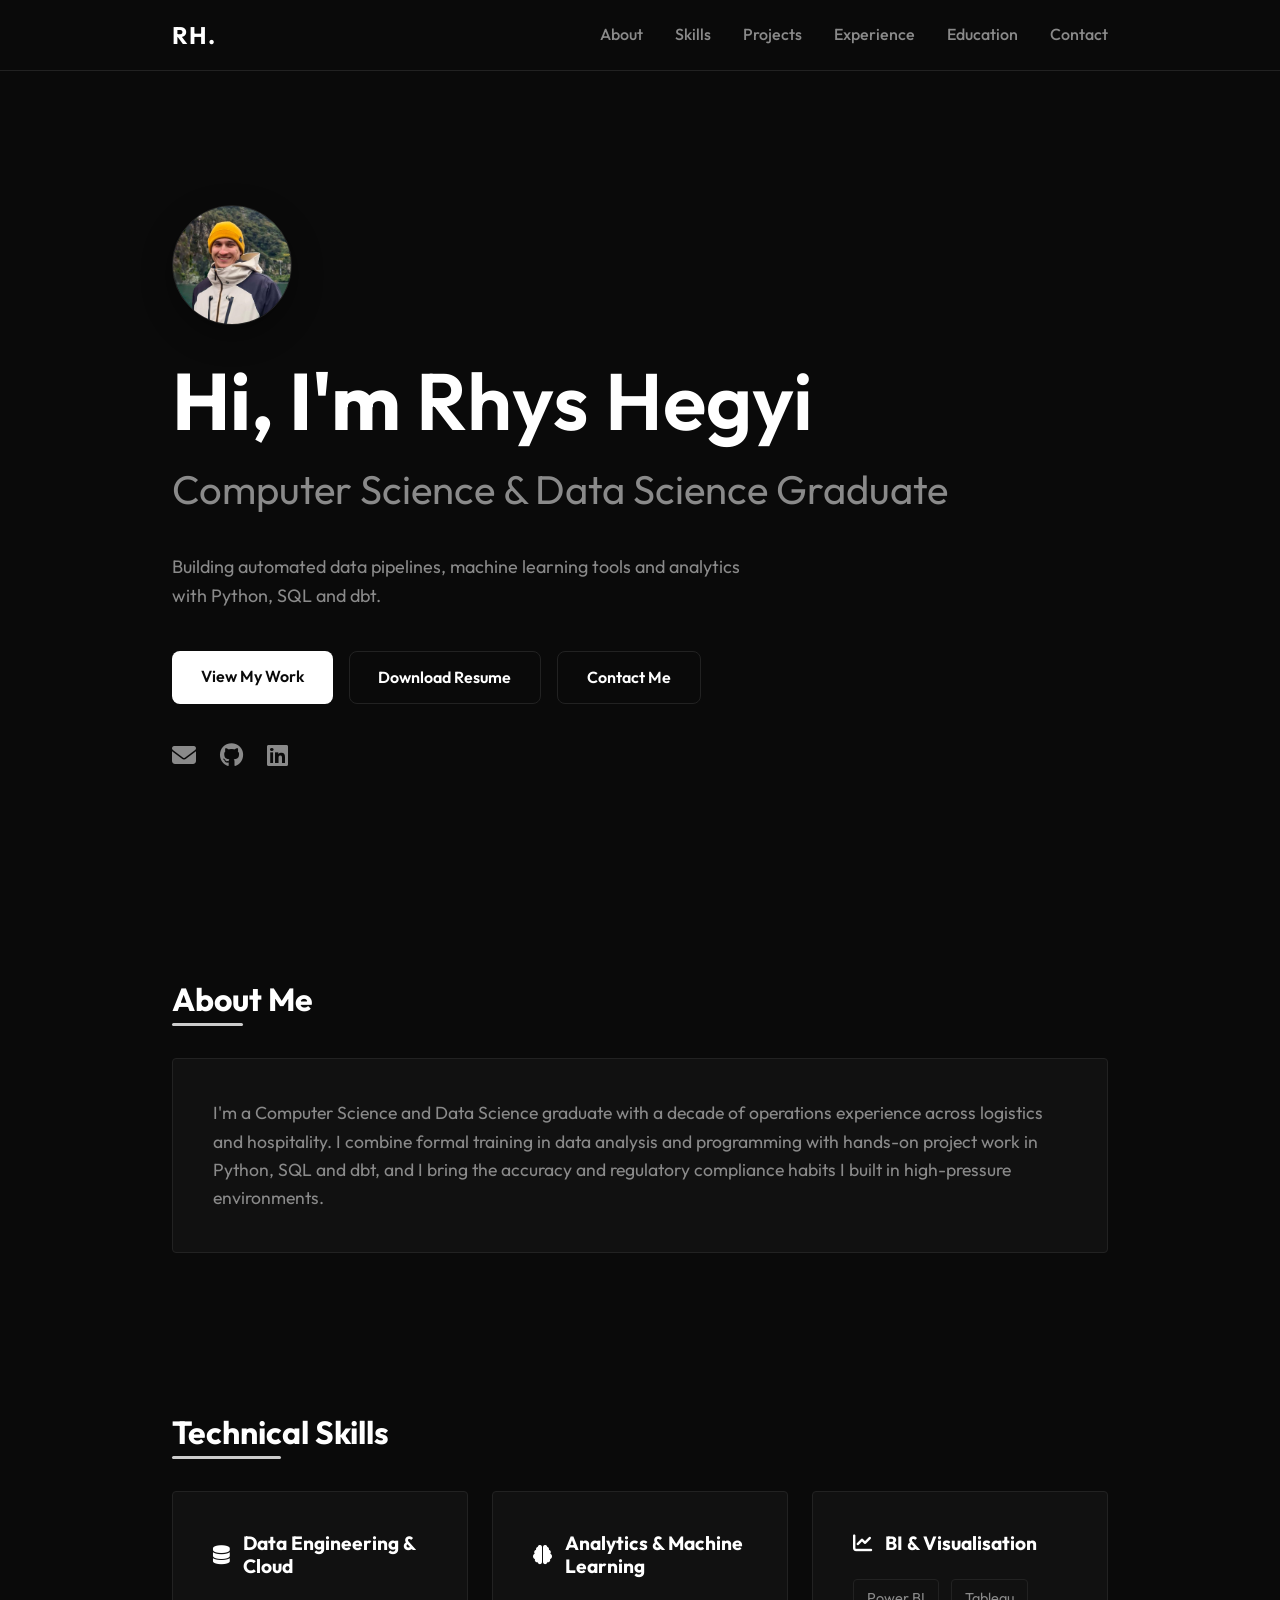
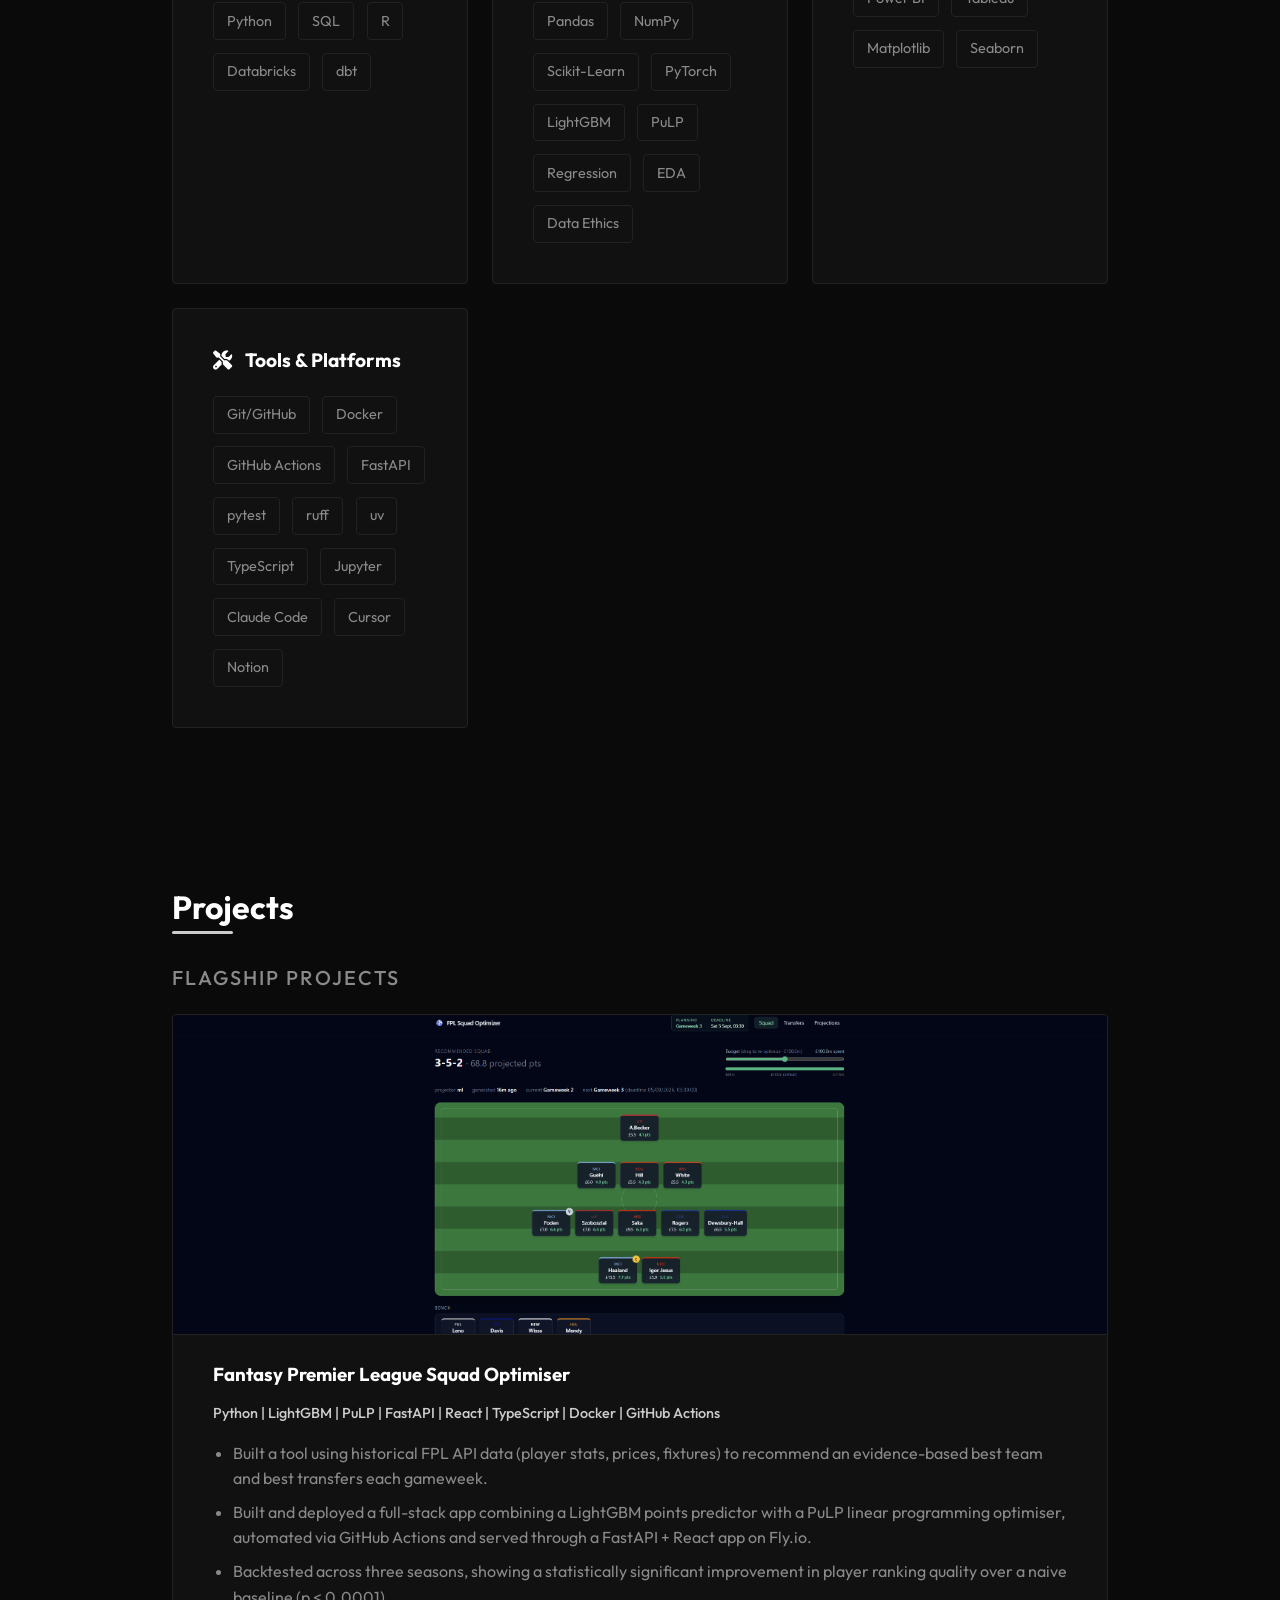
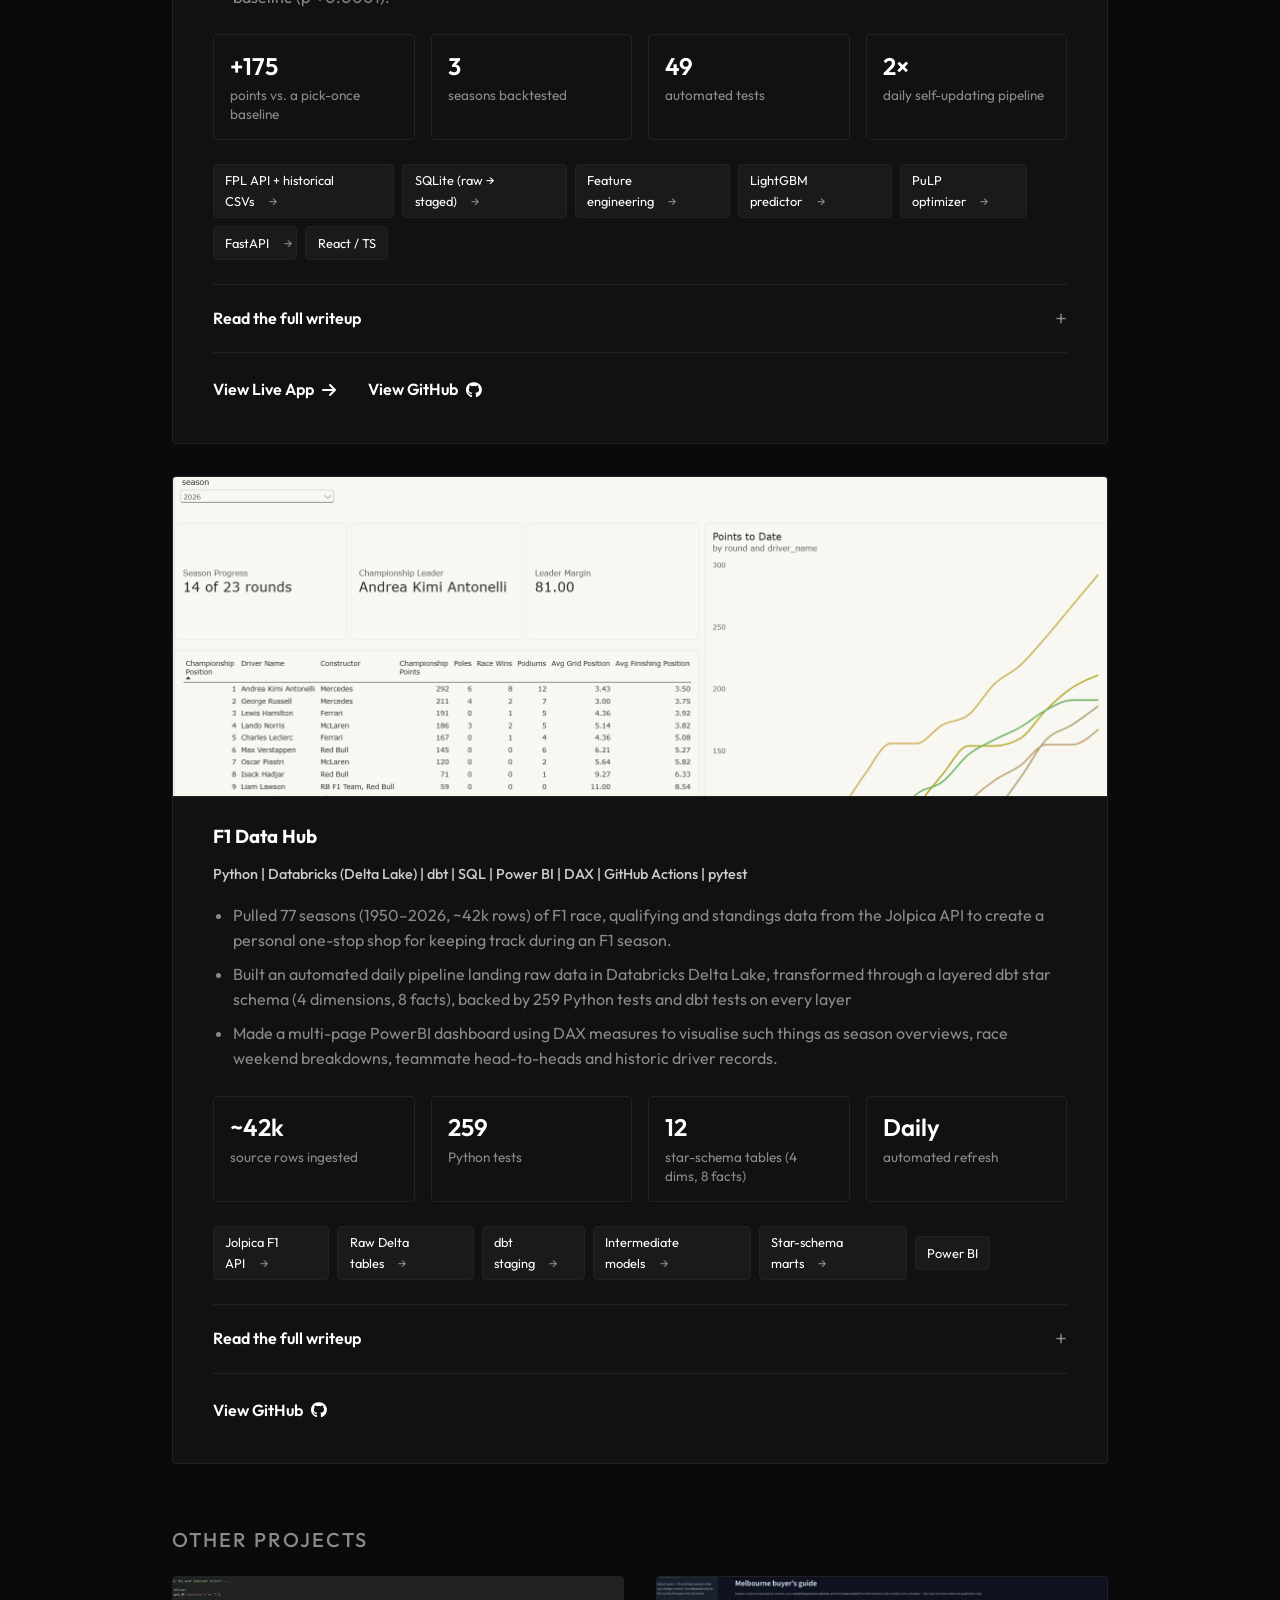
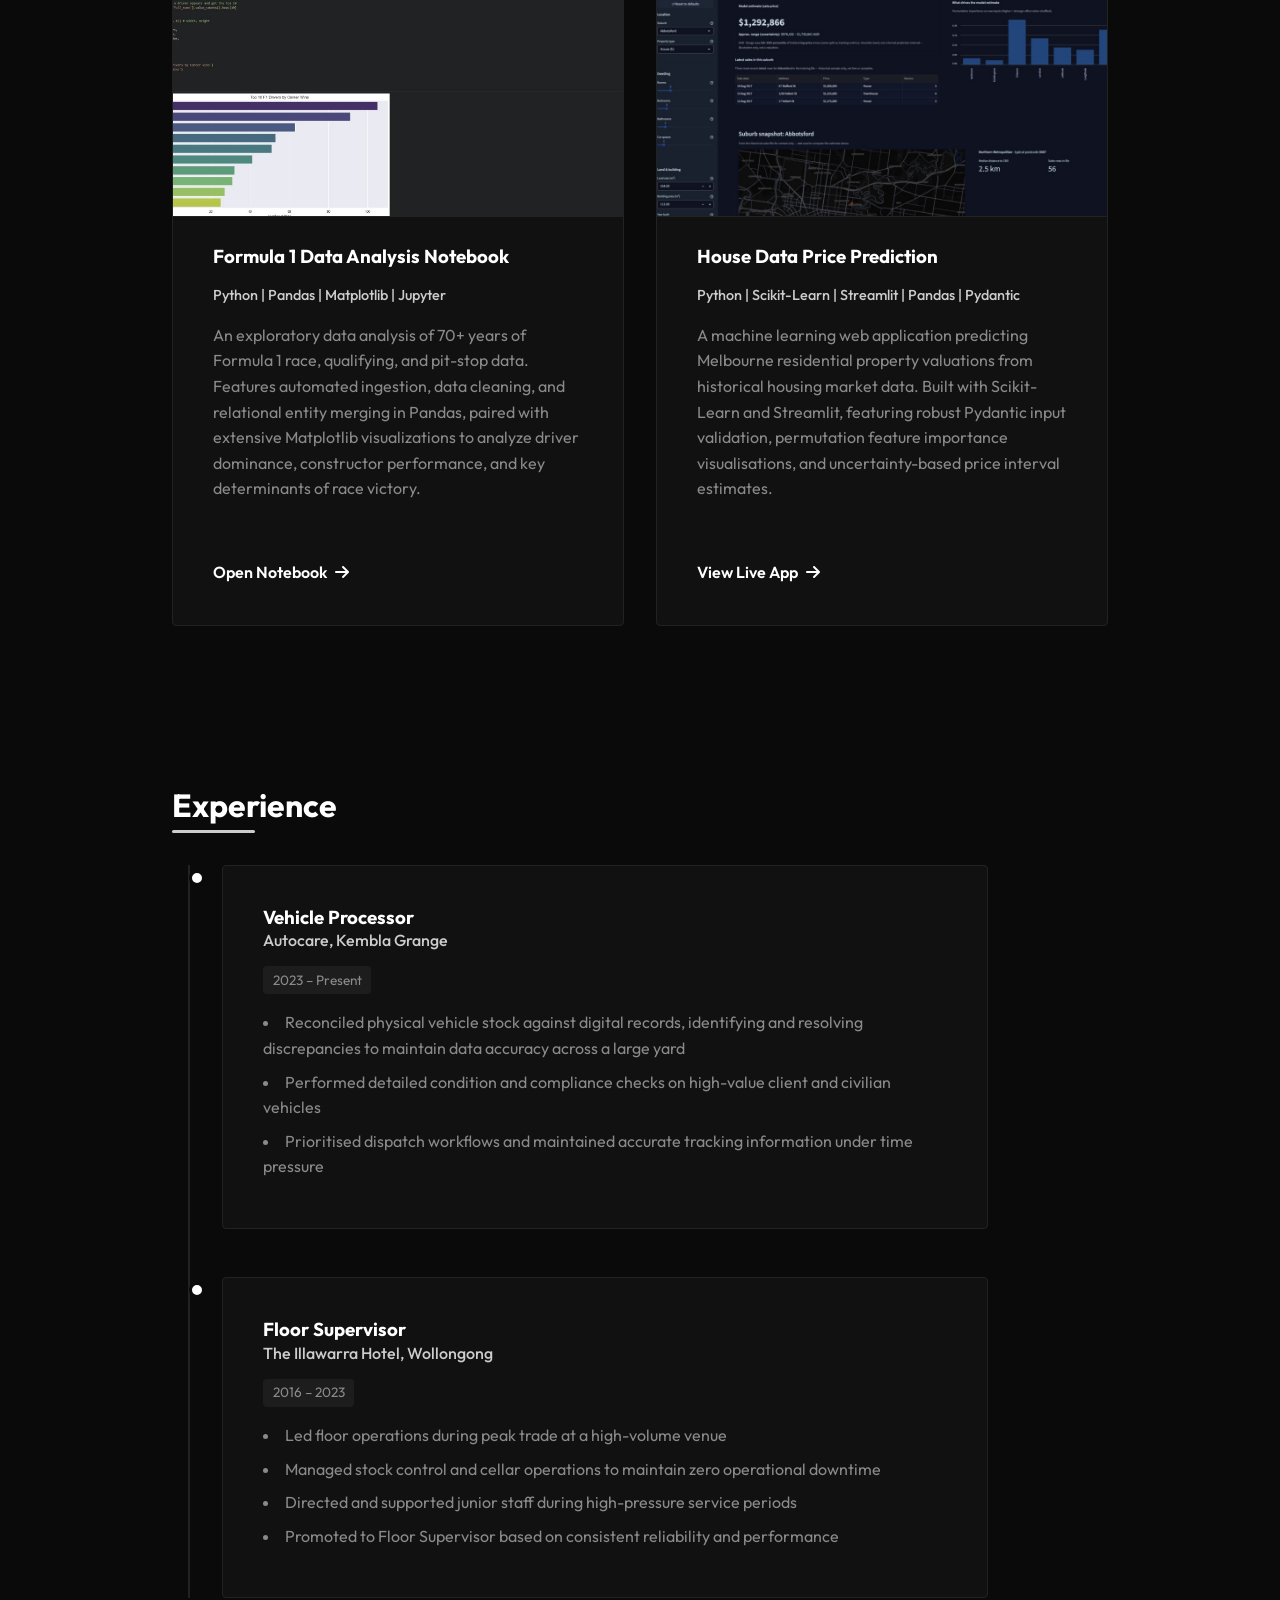
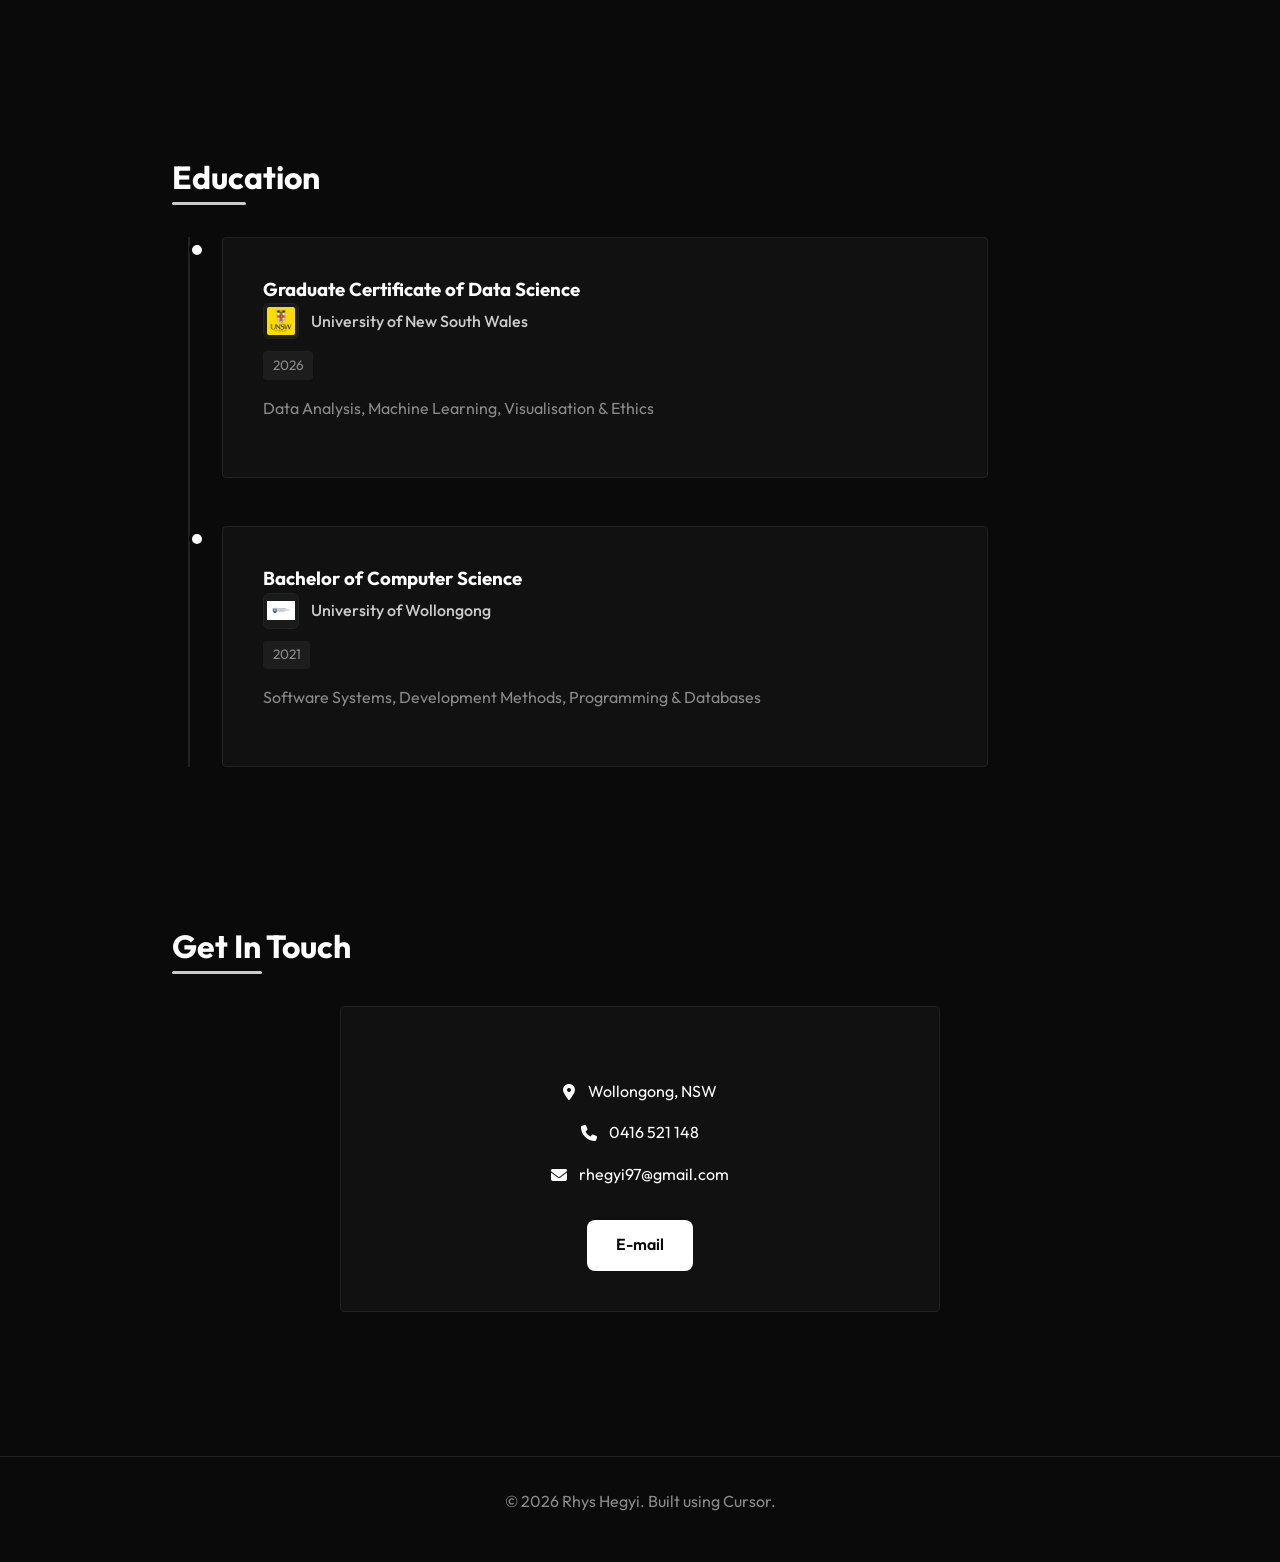
==== commit d4cc7c08: "Update F1 Data Hub writeup with latest project progress - Update stats: 259 Python tests, 4 dimensio" ====
--- a/index.html
+++ b/index.html
@@ -207,15 +207,15 @@
                         <ul class="project-summary">
                             <li>Pulled 77 seasons (1950–2026, ~42k rows) of F1 race, qualifying and standings data from the Jolpica API to create a personal one-stop shop for keeping track during an F1 season.</li>
                             <li>Built an automated daily pipeline landing raw data in Databricks Delta Lake, transformed through a layered dbt star
-                            schema (4 dimensions, 3 facts), backed by 163 Python tests and 110+ dbt tests</li>
+                            schema (4 dimensions, 8 facts), backed by 259 Python tests and dbt tests on every layer</li>
                             <li>Made a multi-page PowerBI dashboard using DAX measures to visualise such things as season overviews, race
                             weekend breakdowns, teammate head-to-heads and historic driver records.</li>
                         </ul>
 
                         <ul class="project-stats">
                             <li><strong>~42k</strong> source rows ingested</li>
-                            <li><strong>163</strong> Python tests</li>
-                            <li><strong>110+</strong> dbt tests</li>
+                            <li><strong>259</strong> Python tests</li>
+                            <li><strong>12</strong> star-schema tables (4 dims, 8 facts)</li>
                             <li><strong>Daily</strong> automated refresh</li>
                         </ul>
 
@@ -232,14 +232,19 @@
                             <summary>Read the full writeup</summary>
                             <div class="case-study-body">
                                 <h4>Data</h4>
-                                <p>The Jolpica F1 API, the actively maintained successor to Ergast (which shut down in 2024). It covers races, results, qualifying and standings. Data flows from raw Delta tables through dbt staging (parse and cast), then intermediate models (joins, rolling form), then star-schema marts (4 dimensions, 3 facts).</p>
+                                <p>The Jolpica F1 API, the actively maintained successor to Ergast (which shut down in 2024). Nine endpoints cover races, results, qualifying, sprints, drivers, both championships, lap-by-lap positions and pit stops. Each API page lands untouched as a raw Delta table row, then dbt staging parses and casts it, intermediate models handle joins, rolling form, teammate pairings and career records, and the marts form a star schema of 4 dimensions and 8 facts. GitHub Actions runs daily: it checks for a newly completed race and rebuilds dbt only when something new has loaded.</p>
 
                                 <h4>Key decisions</h4>
                                 <ul>
                                     <li><strong>The raw grain is (season, API page), not (season, race).</strong> The API paginates over result rows, so one page can span several races. Keying by race would have been silently wrong.</li>
-                                    <li><strong>Championship standings come from the API instead of summed points.</strong> From 1950 to 1990 only a driver's best N results counted, so summing raw points names the wrong champion in real cases. In 1988 Senna won the title even though Prost scored more total points.</li>
-                                    <li><strong>I added sprint data back in after the data proved me wrong.</strong> I first left it out as unnecessary, but without it the calculated points disagreed with official standings for every season since 2021.</li>
-                                    <li><strong>The marts are a star schema because Power BI is the consumer.</strong> I shaped the transformation layer around its downstream tool on purpose instead of building it generically.</li>
+                                    <li><strong>Championship standings come from the API instead of summed points.</strong> From 1950 to 1990 only a driver's best N results counted, so summing raw points names the wrong champion in real cases. In 1988 Prost outscored Senna 105 to 94, but Senna holds the title. The mart shows championship points and points scored side by side, so the difference is visible instead of hidden.</li>
+                                    <li><strong>I added sprint data back in after the data proved me wrong.</strong> I first left it out as unnecessary, but without it the calculated points disagreed with official standings for every season since 2021, by exactly the sprint points scales. A test now checks the two agree for every season from 1991.</li>
+                                    <li><strong>The marts are a star schema because Power BI is the consumer.</strong> I shaped the transformation layer around its downstream tool on purpose. Power BI-specific choices live in dbt: a single integer race key, because relationships can't join on two columns, and a relationship test on every foreign key, because an orphaned key shows up silently as "(Blank)" instead of erroring.</li>
+                                    <li><strong>Teammates are compared in the last qualifying session both set a time in, using the median gap as a percentage.</strong> Comparing best laps would pit a Q1 exit against a teammate's Q3 lap on a grippier track. Median, because one aborted lap wrecks an average: Verstappen's 2023 mean gap to Pérez is 4.2%, but the median is 0.6%. Percent, because a tenth at Monaco is a bigger margin than a tenth at Spa.</li>
+                                    <li><strong>Team colours live in a tested dbt seed, not the report.</strong> The source has no colours, so a versioned seed gives each constructor a background and a readable text colour. The build fails if a team on the teammate page has no colour, so a new team can't slip in as grey.</li>
+                                    <li><strong>Drivers from different eras are compared with modern points per start.</strong> Career totals favour modern drivers, who race 24 Grands Prix a season against 7 or 8 in the 1950s, when a win was worth 8 points. Rescoring every result since 1950 with today's 25-18-15 system removes points-system changes, and dividing by starts removes season length. It can't remove the car. With a 50-start minimum, Fangio leads on 16.8, ahead of Hamilton (13.86) and Verstappen (13.84).</li>
+                                    <li><strong>Poles come from grid slot 1, not qualifying P1.</strong> Qualifying data only exists from 1994, so counting qualifying P1 gave every earlier season zero poles. Grid slot 1 covers every race since 1950 and matches the official career counts: Hamilton 104, Schumacher 68, Senna 65, Fangio 29.</li>
+                                    <li><strong>Laps and pit stops load race by race.</strong> Jolpica rejects season-wide lap requests, and a season of laps is around 270 pages. Loading each race separately, and recording progress after every race, keeps the daily run to about 13 requests per Grand Prix and lets an interrupted backfill resume at the next race.</li>
                                 </ul>
 
                                 <h4>Bugs I found and fixed</h4>
@@ -247,6 +252,9 @@
                                     <li>Until the mid-1960s, F1 rules allowed shared drives, where a retiring driver took over a teammate's car. That produces two legitimate result rows for one driver in one race, which broke an early uniqueness assumption.</li>
                                     <li>A handful of 1960s rows store the literal string <code>'None'</code> as a car number, which would silently break a hard type cast across the whole table. I fixed it with a soft cast plus a monitored test.</li>
                                     <li>API paths use camelCase but the project uses snake_case. That mismatch made two endpoints silently return nothing.</li>
+                                    <li>The drivers endpoint has no round numbers, so its watermark was saved as empty and it reloaded on every scheduled run. The watermark now records the round the load was current as of, and repeated runs write nothing.</li>
+                                    <li>The driver form model summed race points only, so every career and rolling total missed sprint points. A test against the published standings failed on exactly 71 driver-seasons, matching the sprint counts.</li>
+                                    <li>The champion flag only checked for first place in the standings, so Antonelli already had the 2026 title while leading with nine rounds left. A season now only has a champion once its final race has run.</li>
                                 </ul>
 
                                 <h4>Verification</h4>
@@ -255,8 +263,14 @@
                                     <li>1988 championship: Senna 90, Prost 87, with Prost's 18 dropped points correctly excluded.</li>
                                     <li>2021 title race including sprint points: Verstappen 395.5, Hamilton 387.5.</li>
                                     <li>Career title counts: Hamilton and Schumacher both on 7.</li>
+                                    <li>2024 teammate qualifying: Russell beat Hamilton 19–5, with a median gap of -0.190 s (-0.225%).</li>
+                                    <li>All-time records: Verstappen is the youngest winner at 18 years 228 days and has the most consecutive wins at 10, Schumacher has 19 podiums in a row, and Fagioli is the oldest winner at 53 years 22 days.</li>
                                 </ul>
-                                <p>Ingestion is covered by 163 offline Python tests against recorded API fixtures, plus 110+ dbt tests, and the code is <code>ruff</code> clean. The Power BI report has three pages: Season Overview, Race Weekend and Best Results. Power BI's free tier can't publish a public link, so the repo includes screenshots and the <code>.pbix</code> file.</p>
+
+                                <h4>Testing and the report</h4>
+                                <p>Ingestion is covered by 259 offline Python tests against recorded API fixtures, and the code is <code>ruff</code> clean. The full dbt build passes except for two warnings I kept on purpose. One flags the <code>'None'</code> car numbers. The other flags races where the lap data and the results disagree on laps completed: at the 2026 British Grand Prix, Sainz has 51 laps in the results but 52 in the lap data.</p>
+                                <p>I write tests first, then break the model on purpose to confirm they fail. That caught three Records tests that only passed against empty stubs, because they took their list of races from the model they were testing. Once they took races from the source instead, they failed properly.</p>
+                                <p>The Power BI report has four pages: Season Overview, Race Weekend, Teammate Head2Head and Records. Two extensions are in progress. Records is being rebuilt as an all-time hub with a career leaderboard, the era-adjusted score, streaks and age records. Race Weekend is getting a lap-by-lap position chart and a pit stops table. Power BI's free tier can't publish a public link, so the repo includes screenshots and the <code>.pbix</code> file.</p>
                             </div>
                         </details>
 
